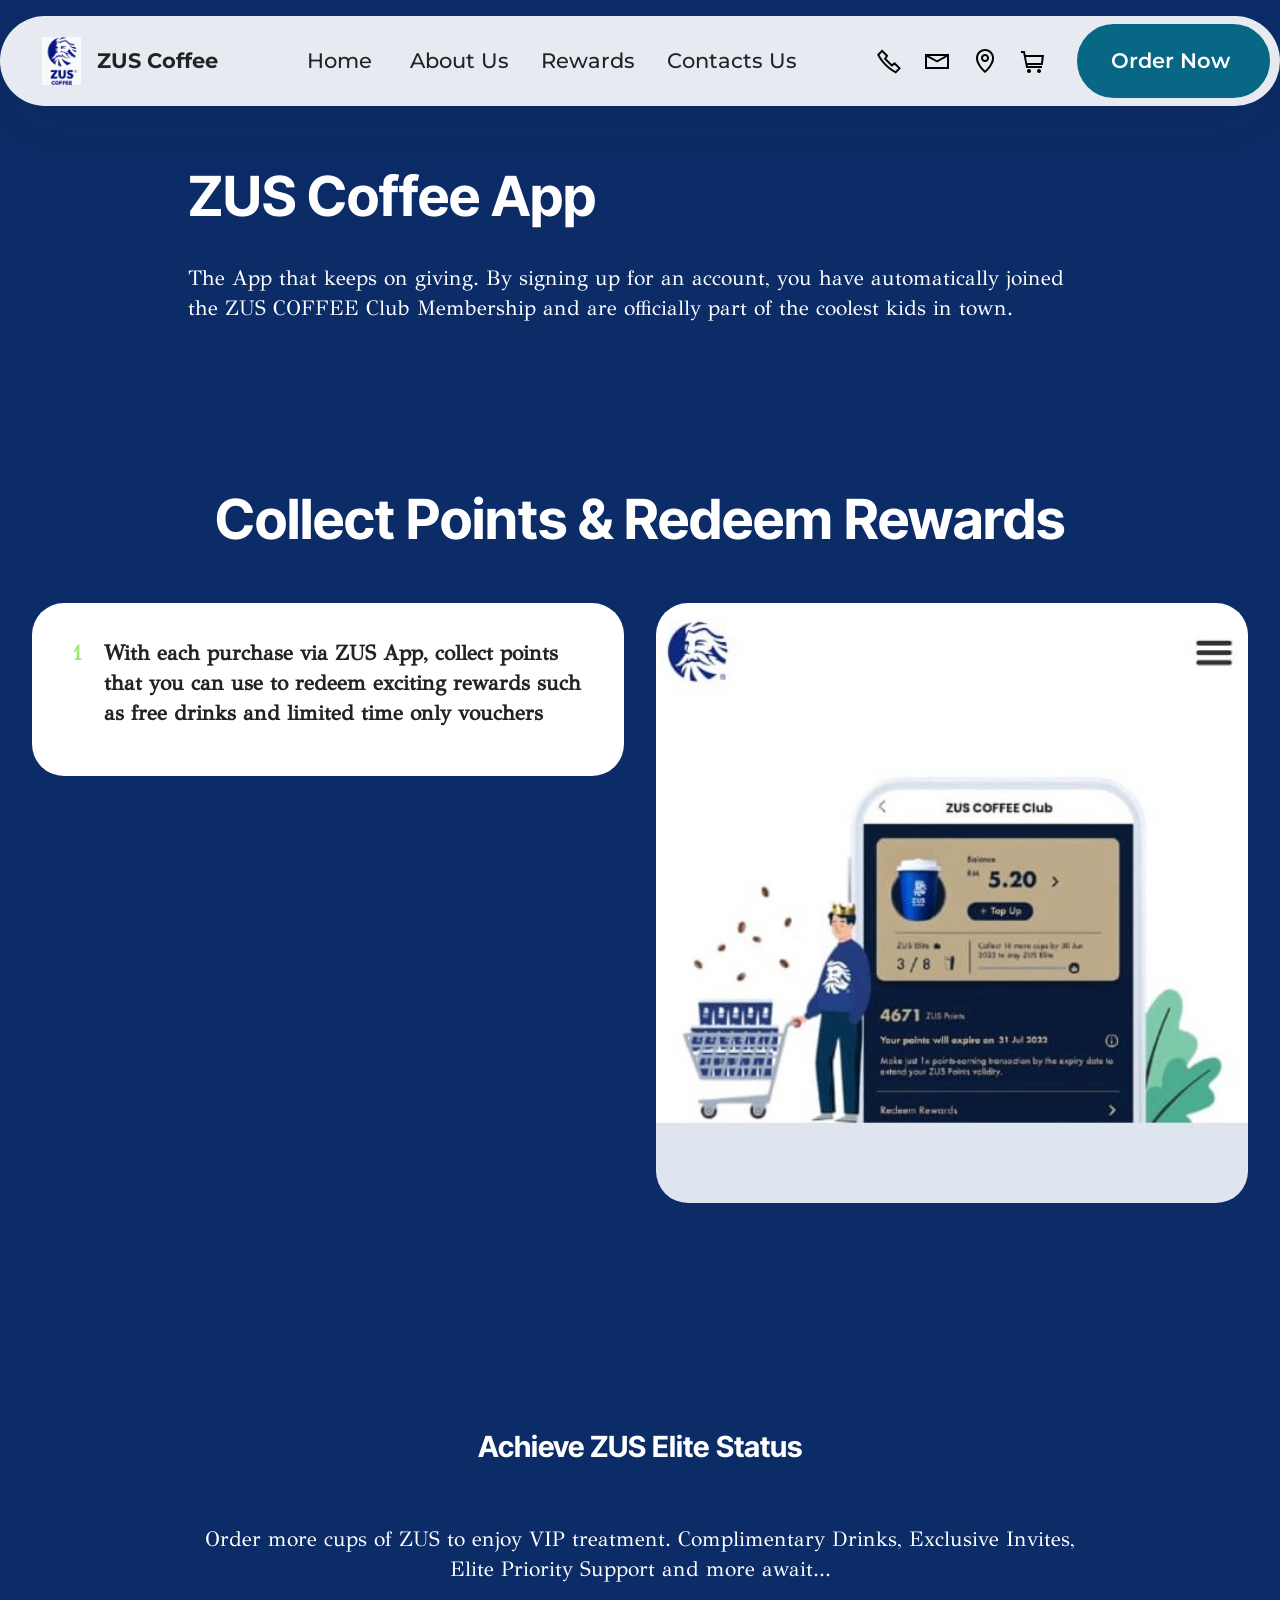
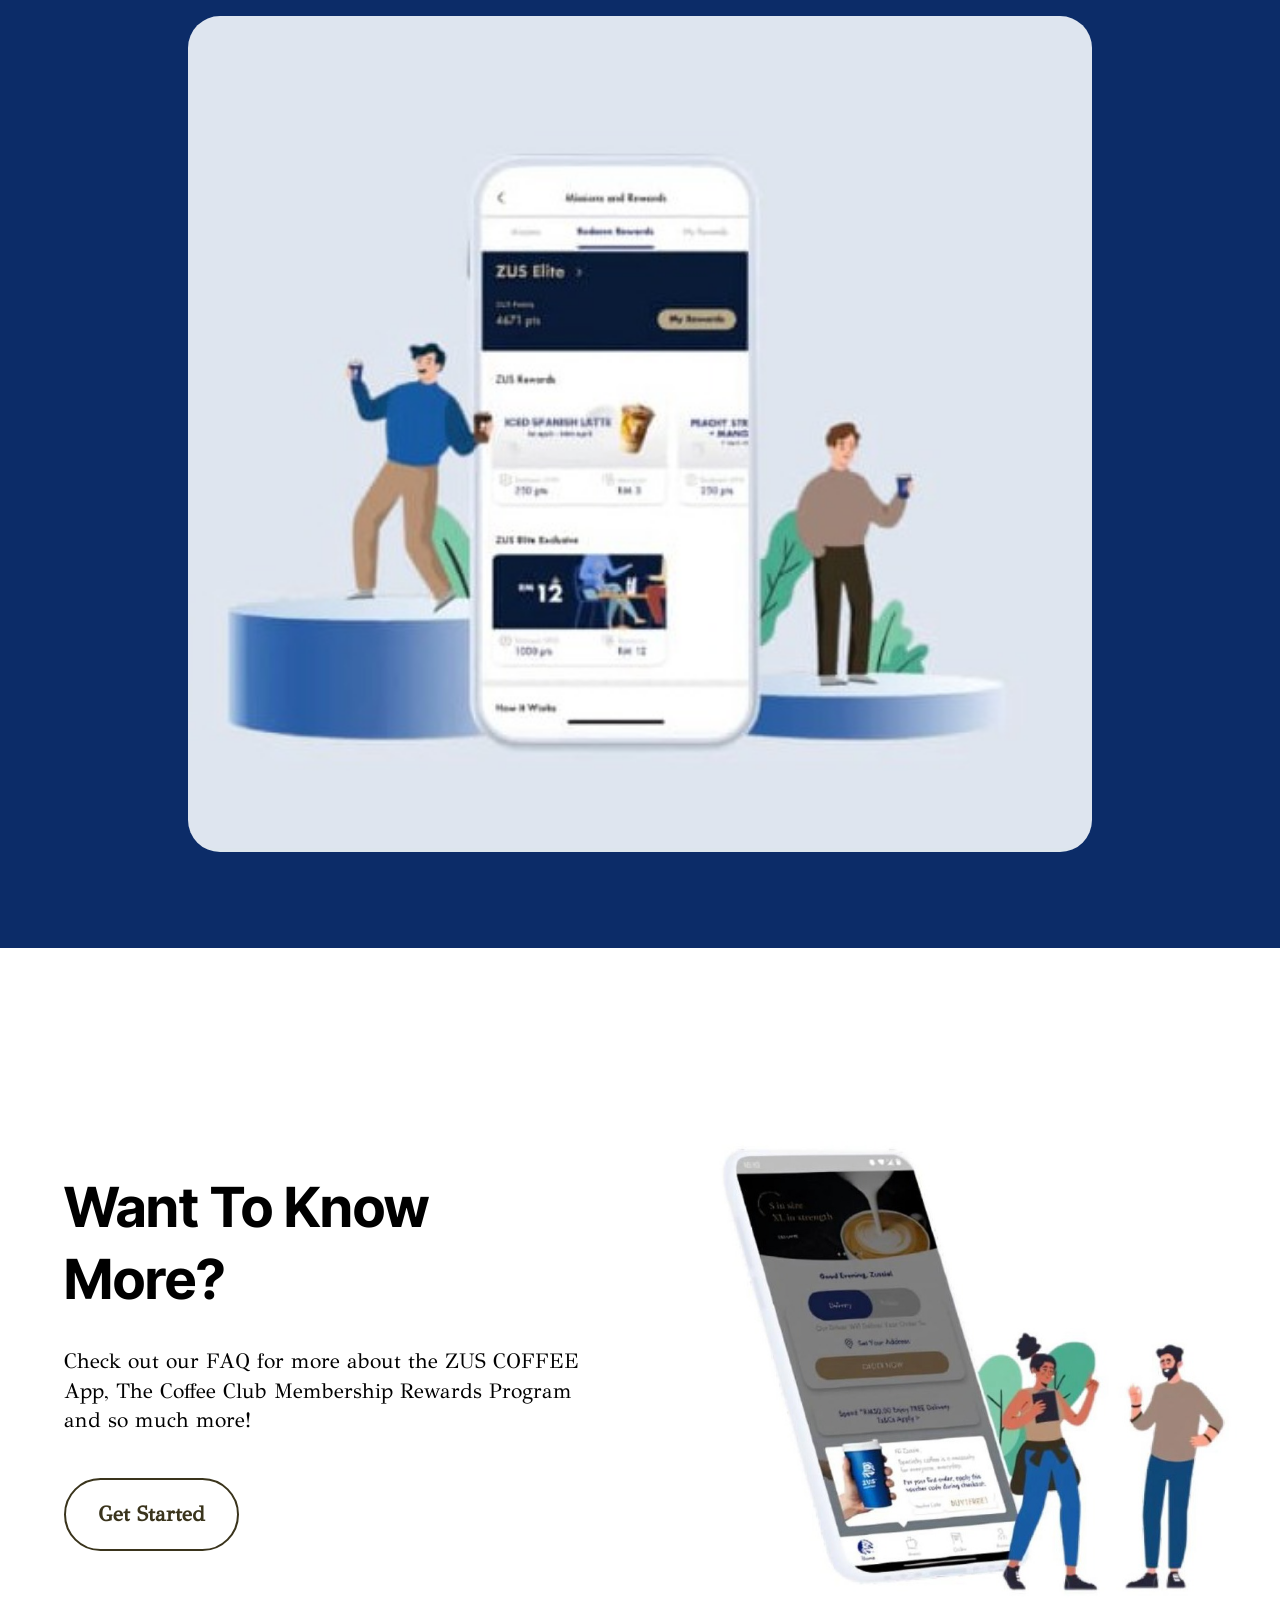
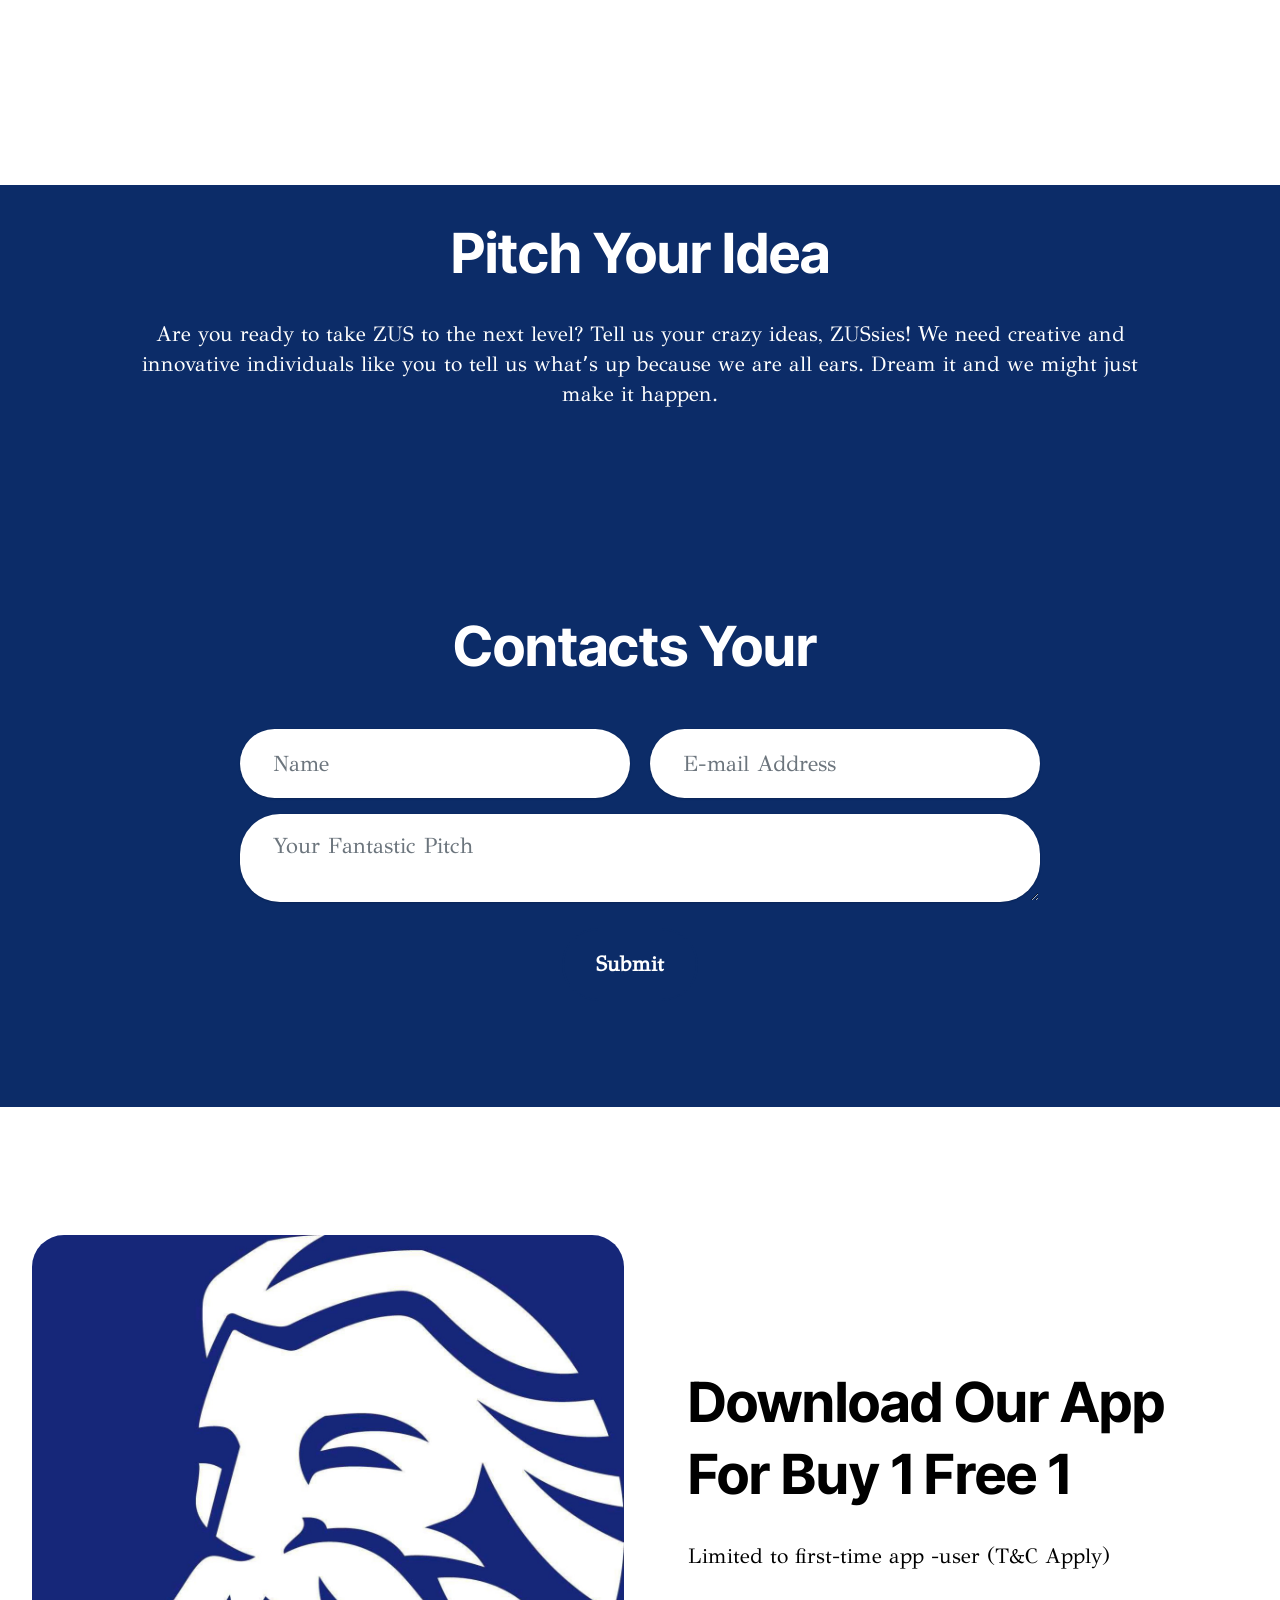
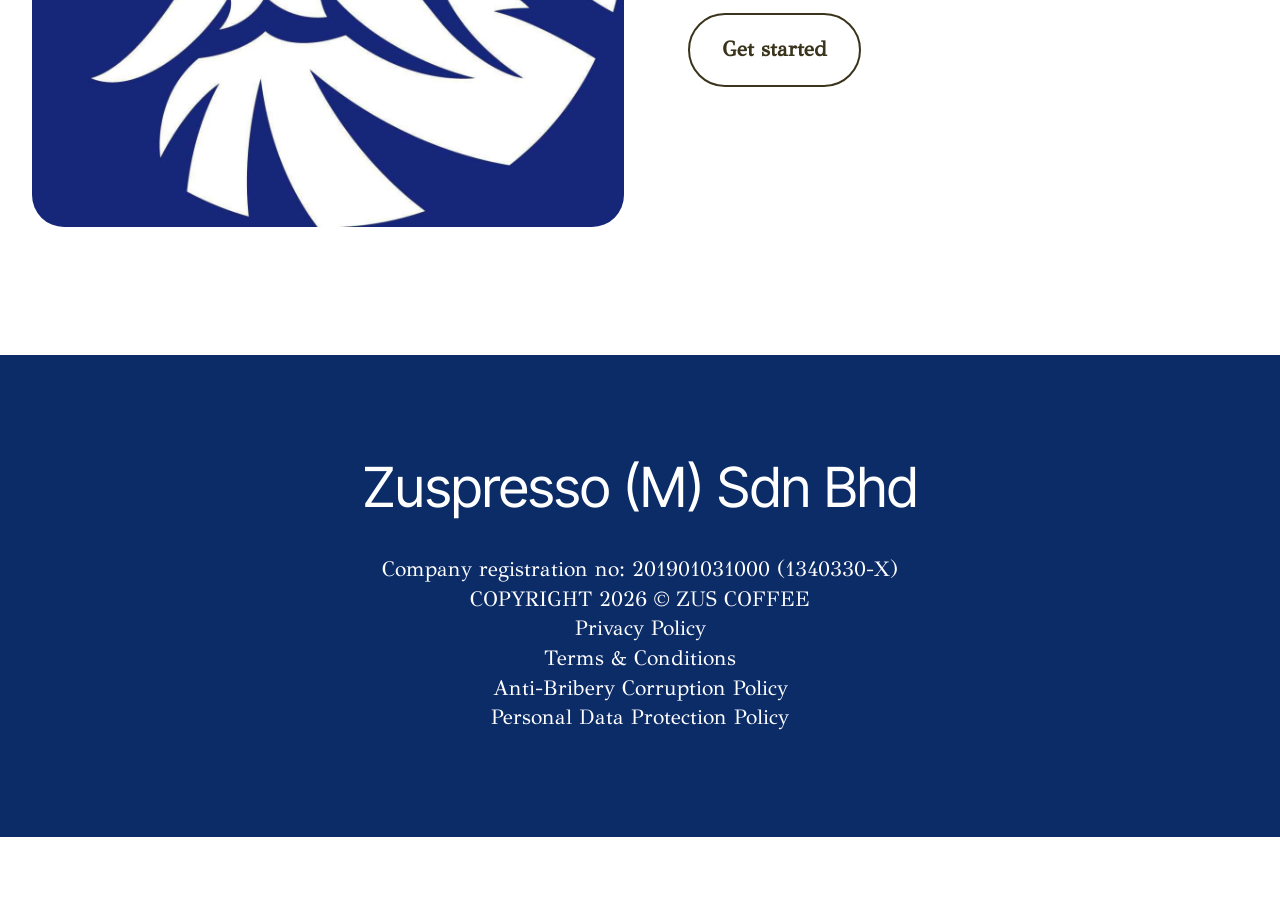
==== html.html @ 79c9e57c "create github pages" ====
<!DOCTYPE html>
<html  >
<head>
  <!-- Site made with Mobirise Website Builder v6.1.12, https://mobirise.com -->
  <meta charset="UTF-8">
  <meta http-equiv="X-UA-Compatible" content="IE=edge">
  <meta name="generator" content="Mobirise v6.1.12, mobirise.com">
  <meta name="twitter:card" content="summary_large_image"/>
  <meta name="twitter:image:src" content="assets/images/html-meta.png">
  <meta property="og:image" content="assets/images/html-meta.png">
  <meta name="twitter:title" content="ZUS Coffee | Rewards">
  <meta name="viewport" content="width=device-width, initial-scale=1, minimum-scale=1">
  <link rel="shortcut icon" href="assets/images/e688aae5b18f2026-04-0620e4b88ae58d8811.53.39-213x210.png" type="image/x-icon">
  <meta name="description" content="">
  
  
  <title>ZUS Coffee | Rewards</title>
  <link rel="stylesheet" href="assets/web/assets/mobirise-icons2/mobirise2.css">
  <link rel="stylesheet" href="assets/bootstrap/css/bootstrap.min.css">
  <link rel="stylesheet" href="assets/animatecss/animate.css">
  <link rel="stylesheet" href="assets/dropdown/css/style.css">
  <link rel="stylesheet" href="assets/theme/css/style.css">
  <link rel="preload" href="https://fonts.googleapis.com/css?family=Inter+Tight:100,200,300,400,500,600,700,800,900,100i,200i,300i,400i,500i,600i,700i,800i,900i&display=swap" as="style" onload="this.onload=null;this.rel='stylesheet'">
  <noscript><link rel="stylesheet" href="https://fonts.googleapis.com/css?family=Inter+Tight:100,200,300,400,500,600,700,800,900,100i,200i,300i,400i,500i,600i,700i,800i,900i&display=swap"></noscript>
  <link rel="preload" href="https://fonts.googleapis.com/css?family=GFS+Didot:400&display=swap" as="style" onload="this.onload=null;this.rel='stylesheet'">
  <noscript><link rel="stylesheet" href="https://fonts.googleapis.com/css?family=GFS+Didot:400&display=swap"></noscript>
  <link rel="preload" href="https://fonts.googleapis.com/css?family=Montserrat:100,200,300,400,500,600,700,800,900,100i,200i,300i,400i,500i,600i,700i,800i,900i&display=swap" as="style" onload="this.onload=null;this.rel='stylesheet'">
  <noscript><link rel="stylesheet" href="https://fonts.googleapis.com/css?family=Montserrat:100,200,300,400,500,600,700,800,900,100i,200i,300i,400i,500i,600i,700i,800i,900i&display=swap"></noscript>
  <link rel="preload" as="style" href="assets/mobirise/css/mbr-additional.css?v=yYxNJw"><link rel="stylesheet" href="assets/mobirise/css/mbr-additional.css?v=yYxNJw" type="text/css">

  
  
  
</head>
<body>
  
  <section data-bs-version="5.1" class="menu menu2 cid-vfYKE1nDNU" once="menu" id="menu02-1u">
	

	<nav class="navbar navbar-dropdown navbar-fixed-top navbar-expand-lg">
		<div class="container">
			<div class="navbar-brand">
				<span class="navbar-logo">
					<a href="https://mobirise.com">
						<img src="assets/images/e688aae5b18f2026-04-0620e4b88ae58d8811.53.39-213x210.png" alt="Mobirise Website Builder" style="height: 3rem;">
					</a>
				</span>
				<span class="navbar-caption-wrap"><a class="navbar-caption text-black text-primary display-4" href="index.html">ZUS Coffee</a></span>
			</div>
			<button class="navbar-toggler" type="button" data-toggle="collapse" data-bs-toggle="collapse" data-target="#navbarSupportedContent" data-bs-target="#navbarSupportedContent" aria-controls="navbarNavAltMarkup" aria-expanded="false" aria-label="Toggle navigation">
				<div class="hamburger">
					<span></span>
					<span></span>
					<span></span>
					<span></span>
				</div>
			</button>
			<div class="collapse navbar-collapse" id="navbarSupportedContent">
				<ul class="navbar-nav nav-dropdown" data-app-modern-menu="true"><li class="nav-item">
						<a class="nav-link link text-black text-primary display-4" href="index.html">Home&nbsp;</a>
					</li><li class="nav-item"><a class="nav-link link text-black text-primary display-4" href="page3.html">About Us</a></li>
					<li class="nav-item">
						<a class="nav-link link text-black text-primary display-4" href="html.html" aria-expanded="false">Rewards</a>
					</li>
					<li class="nav-item">
						<a class="nav-link link text-black text-primary display-4" href="ZUSCOFFEE Contact us.html">Contacts Us</a>
					</li></ul>
				<div class="icons-menu">
					<a class="iconfont-wrapper" href="https://mobiri.se">
						<span class="p-2 mbr-iconfont mobi-mbri-phone mobi-mbri"></span>
					</a>
					<a class="iconfont-wrapper" href="https://mobiri.se">
						<span class="p-2 mbr-iconfont mobi-mbri-letter mobi-mbri"></span>
					</a>
					<a class="iconfont-wrapper" href="https://mobiri.se">
						<span class="p-2 mbr-iconfont mobi-mbri-map-pin mobi-mbri"></span>
					</a>
					<a class="iconfont-wrapper" href="https://mobiri.se">
						<span class="p-2 mbr-iconfont mobi-mbri-shopping-cart mobi-mbri"></span>
					</a>
				</div>
				<div class="navbar-buttons mbr-section-btn"><a class="btn btn-warning display-4" href="index.html#form02-6">Order Now&nbsp;</a></div>
			</div>
		</div>
	</nav>
</section>

<section data-bs-version="5.1" class="article12 cid-vfZuPvaWC9" id="article12-2f">    
    
    <div class="container-fluid">
        <div class="row justify-content-center">
            <div class="col-md-12 col-lg-9">
                <h3 class="mbr-section-title mbr-fonts-style mb-4 mt-0 display-2"><strong>ZUS Coffee App</strong></h3>
                
                <p class="mbr-text mbr-fonts-style display-7">The App that keeps on giving. By signing up for an account, you have automatically joined the ZUS COFFEE Club Membership and are officially part of the coolest kids in town.</p>
            </div>
        </div>
    </div>
</section>

<section data-bs-version="5.1" class="features030 cid-vfZvuxN3ZI" id="features030-2h">
    
    
    
    <div class="container">
        <div class="row justify-content-center">
            <div class="col-md-12 content-head mb-5">
                <h1 class="mbr-section-title mbr-fonts-style mb-0 display-2"><strong>Collect Points &amp; Redeem Rewards</strong></h1>
                
            </div>
        </div>
        <div class="row justify-content-center  blockContent">
            <div class="col-12 col-lg">
                <div class="item-wrapper align-left">
                    <div class="mbr-text counter-container mbr-fonts-style display-7">
                        <ol>
                            <li><strong>With each purchase via ZUS App, collect points that you can use to redeem exciting rewards such as free drinks and limited time only vouchers</strong></li>
                        </ol>
                    </div>
                </div>
            </div>
            <div class="col-12 col-lg-6">
                <div class="image-wrapper mb-4">
                    <img class="w-100" src="assets/images/whatsapp20image202026-04-0620at2014.50.52-540x1206.jpeg" alt="Mobirise Website Builder">
                </div>
            </div>

        </div>
    </div>
</section>

<section data-bs-version="5.1" class="image3 cid-vfZy6ro4Wt" id="image03-2j">
  

  
  

  <div class="container">
    <div class="row justify-content-center">
      <div class="col-12 col-lg-9">
        <h4 class="mbr-description mbr-fonts-style mb-3 align-center display-5"><strong>Achieve ZUS Elite</strong> <strong>Status</strong><div><br></div></h4>
        <p class="mbr-description mbr-fonts-style mb-4 align-center display-7">Order more cups of ZUS to enjoy VIP treatment. Complimentary Drinks, Exclusive Invites, Elite Priority Support and more await...</p>
        <div class="image-wrapper">
          <img class="w-100" src="assets/images/whatsapp20image202026-04-0620at2015.00.08-540x1206.jpeg" alt="Mobirise Website Builder">
        </div>
      </div>
    </div>
  </div>
</section>

<section data-bs-version="5.1" class="start article4 cid-vfZz3bf4iU" id="article04-2l">
	

	
	

	<div class="container">
		<div class="row justify-content-center">
			<div class="col-12 col-md-12 col-lg-6 image-wrapper">
				<img class="w-100" src="assets/images/whatsapp20image202026-04-0620at2015.02.09-1080x1060.jpeg" alt="Mobirise Website Builder">
			</div>
			<div class="col-12 col-md-12 col-lg">
				<div class="text-wrapper align-left">
					<h1 class="mbr-section-title mbr-fonts-style mb-4 display-2"><strong>Want To Know More?</strong></h1>
					<p class="mbr-text mbr-fonts-style mb-4 display-7">Check out our FAQ for more about the ZUS COFFEE App, The Coffee Club Membership Rewards Program and so much more!</p>
					<div class="mbr-section-btn mt-3"><a class="btn btn-lg btn-success-outline display-7" href="https://mobiri.se">Get Started</a></div>
				</div>
			</div>
		</div>
	</div>
</section>

<section data-bs-version="5.1" class="article11 cid-vg486S67rk" id="article11-2n">
    

    
    
    <div class="container">
        <div class="row justify-content-center">
            <div class="title col-md-12 col-lg-10">
                <h3 class="mbr-section-title mbr-fonts-style align-center mt-0 mb-0 display-2"><strong>Pitch Your Idea</strong></h3>
                <h4 class="mbr-section-subtitle align-center mbr-fonts-style mt-4 display-7">Are you ready to take ZUS to the next level? Tell us your crazy ideas, ZUSsies! We need creative and innovative individuals like you to tell us whatʼs up because we are all ears. Dream it and we might just make it happen.</h4>
                
            </div>
        </div>
    </div>
</section>

<section data-bs-version="5.1" class="form5 cid-vg49SQzVA9" id="form02-2o">
    
    
    <div class="container">
        <div class="row justify-content-center">
            <div class="col-12 content-head">
                <div class="mbr-section-head mb-5">
                    <h3 class="mbr-section-title mbr-fonts-style align-center mb-0 display-2">
                        <strong>Contacts Your&nbsp;</strong></h3>
                    
                </div>
            </div>
        </div>
        <div class="row justify-content-center">
            <div class="col-lg-8 mx-auto mbr-form" data-form-type="formoid">
                <form action="https://mobirise.eu/" method="POST" class="mbr-form form-with-styler" data-form-title="Form Name"><input type="hidden" name="email" data-form-email="true" value="rYqQNUazbFPzs1XgnPZScTeBtaXNLLzGwmuMyWOOEo74ntevJZTbR1QmBdw6n1TUqBlR4i5ddQfjBynAnM/MSjNsCOdoOk3VdiNjkUS+epZojSFg4y1z8sQapUYXtDC7">
                    <div class="row">
                        <div hidden="hidden" data-form-alert="" class="alert alert-success col-12">Thanks for filling out the form!</div>
                        <div hidden="hidden" data-form-alert-danger="" class="alert alert-danger col-12">
                            Oops...! some problem!
                        </div>
                    </div>
                    <div class="dragArea row">
                        <div class="col-md col-sm-12 form-group mb-3" data-for="name">
                            <input type="text" name="name" placeholder="Name" data-form-field="name" class="form-control" value="" id="name-form02-2o">
                        </div>
                        <div class="col-md col-sm-12 form-group mb-3" data-for="email">
                            <input type="email" name="email" placeholder="E-mail Address" data-form-field="email" class="form-control" value="" id="email-form02-2o">
                        </div>
                        
                        <div class="col-12 form-group mb-3" data-for="textarea">
                            <textarea name="textarea" placeholder="Your Fantastic Pitch" data-form-field="textarea" class="form-control" id="textarea-form02-2o"></textarea>
                        </div>
                        <div class="col-lg-12 col-md-12 col-sm-12 align-center mbr-section-btn"><button type="submit" class="btn btn-primary display-7">Submit</button></div>
                    </div>
                </form>
            </div>
        </div>
    </div>
</section>

<section data-bs-version="5.1" class="start article2 cid-vg4IRiDDgn" id="article02-31">
	

	
	

	<div class="container">
		<div class="row justify-content-center">
			<div class="col-12 col-md-12 col-lg-6 image-wrapper">
				<img class="w-100" src="assets/images/657597176-1262745966005105-7174771641250767038-n-1256x1256.jpg" alt="Mobirise Website Builder">
			</div>
			<div class="col-12 col-md-12 col-lg">
				<div class="text-wrapper align-left">
					<h1 class="mbr-section-title mbr-fonts-style mb-4 display-2"><strong>Download Our App For Buy 1 Free 1&nbsp;</strong></h1>
					<p class="mbr-text align-left mbr-fonts-style mb-4 display-7">Limited to first-time app -user (T&amp;C Apply)</p>
					<div class="mbr-section-btn align-left mt-3"><a class="btn btn-success-outline display-7" href="https://mobiri.se">Get started</a></div>
				</div>
			</div>
		</div>
	</div>
</section>

<section data-bs-version="5.1" class="article11 cid-vg4WiBDw35" id="article11-32">
    

    
    
    <div class="container">
        <div class="row justify-content-center">
            <div class="title col-md-12 col-lg-10">
                <h3 class="mbr-section-title mbr-fonts-style align-center mt-0 mb-0 display-2">Zuspresso (M) Sdn Bhd</h3>
                <h4 class="mbr-section-subtitle align-center mbr-fonts-style mt-4 display-7"><div><span style="font-size: calc(1.14rem + 0.26 * ((100vw - 62rem) / 25));">Company registration no: 201901031000 (1340330-X)</span><br></div><div><span style="font-size: calc(1.14rem + 0.26 * ((100vw - 62rem) / 25));">COPYRIGHT 2026 © ZUS COFFEE</span><br></div><div><span style="font-size: calc(1.14rem + 0.26 * ((100vw - 62rem) / 25));">Privacy Policy</span><br></div><div><span style="font-size: calc(1.14rem + 0.26 * ((100vw - 62rem) / 25));">Terms &amp; Conditions</span><br></div><div><span style="font-size: calc(1.14rem + 0.26 * ((100vw - 62rem) / 25));">Anti-Bribery Corruption Policy</span><br></div><div><span style="font-size: calc(1.14rem + 0.26 * ((100vw - 62rem) / 25));">Personal Data Protection Policy</span><br></div></h4>
                
            </div>
        </div>
    </div>
</section><section class="display-7" style="padding: 0;align-items: center;justify-content: center;flex-wrap: wrap;    align-content: center;display: flex;position: relative;height: 4rem;"><a href="https://mobiri.se/4654936" style="flex: 1 1;height: 4rem;position: absolute;width: 100%;z-index: 1;"><img alt="" style="height: 4rem;" src="[data-uri]"></a><p style="margin: 0;text-align: center;" class="display-7">&#8204;</p><a style="z-index:1" href="https://mobirise.com/builder/no-code-website-builder.html">No Code Website Builder</a></section><script src="assets/bootstrap/js/bootstrap.bundle.min.js"></script>  <script src="assets/smoothscroll/smooth-scroll.js"></script>  <script src="assets/ytplayer/index.js"></script>  <script src="assets/dropdown/js/navbar-dropdown.js"></script>  <script src="assets/theme/js/script.js"></script>  <script src="assets/formoid/formoid.min.js"></script>  
  
  
  <input name="animation" type="hidden">
  </body>
</html>
---- assets/web/assets/mobirise-icons2/mobirise2.css ----
@font-face {
  font-family: 'Moririse2';
  font-display: swap;
  src:  url('mobirise2.eot?f2bix4');
  src:  url('mobirise2.eot?f2bix4#iefix') format('embedded-opentype'),
    url('mobirise2.woff2?f2bix4') format('woff2'),
    url('mobirise2.woff?f2bix4') format('woff'),
    url('mobirise2.ttf?f2bix4') format('truetype'),
    url('mobirise2.svg?f2bix4#mobirise2') format('svg');
  font-weight: normal;
  font-style: normal;
}

[class^="mobi-"], [class*=" mobi-"] {
  /* use !important to prevent issues with browser extensions that change fonts */
  font-family: 'Moririse2' !important;
  speak: none;
  font-style: normal;
  font-weight: normal;
  font-variant: normal;
  text-transform: none;
  line-height: 1;

  /* Better Font Rendering =========== */
  -webkit-font-smoothing: antialiased;
  -moz-osx-font-smoothing: grayscale;
}

.mobi-mbri-add-submenu:before {
  content: "\e900";
}
.mobi-mbri-alert:before {
  content: "\e901";
}
.mobi-mbri-align-center:before {
  content: "\e902";
}
.mobi-mbri-align-justify:before {
  content: "\e903";
}
.mobi-mbri-align-left:before {
  content: "\e904";
}
.mobi-mbri-align-right:before {
  content: "\e905";
}
.mobi-mbri-android:before {
  content: "\e906";
}
.mobi-mbri-apple:before {
  content: "\e907";
}
.mobi-mbri-arrow-down:before {
  content: "\e908";
}
.mobi-mbri-arrow-next:before {
  content: "\e909";
}
.mobi-mbri-arrow-prev:before {
  content: "\e90a";
}
.mobi-mbri-arrow-up:before {
  content: "\e90b";
}
.mobi-mbri-bold:before {
  content: "\e90c";
}
.mobi-mbri-bookmark:before {
  content: "\e90d";
}
.mobi-mbri-bootstrap:before {
  content: "\e90e";
}
.mobi-mbri-briefcase:before {
  content: "\e90f";
}
.mobi-mbri-browse:before {
  content: "\e910";
}
.mobi-mbri-bulleted-list:before {
  content: "\e911";
}
.mobi-mbri-calendar:before {
  content: "\e912";
}
.mobi-mbri-camera:before {
  content: "\e913";
}
.mobi-mbri-cart-add:before {
  content: "\e914";
}
.mobi-mbri-cart-full:before {
  content: "\e915";
}
.mobi-mbri-cash:before {
  content: "\e916";
}
.mobi-mbri-change-style:before {
  content: "\e917";
}
.mobi-mbri-chat:before {
  content: "\e918";
}
.mobi-mbri-clock:before {
  content: "\e919";
}
.mobi-mbri-close:before {
  content: "\e91a";
}
.mobi-mbri-cloud:before {
  content: "\e91b";
}
.mobi-mbri-code:before {
  content: "\e91c";
}
.mobi-mbri-contact-form:before {
  content: "\e91d";
}
.mobi-mbri-credit-card:before {
  content: "\e91e";
}
.mobi-mbri-cursor-click:before {
  content: "\e91f";
}
.mobi-mbri-cust-feedback:before {
  content: "\e920";
}
.mobi-mbri-database:before {
  content: "\e921";
}
.mobi-mbri-delivery:before {
  content: "\e922";
}
.mobi-mbri-desktop:before {
  content: "\e923";
}
.mobi-mbri-devices:before {
  content: "\e924";
}
.mobi-mbri-down:before {
  content: "\e925";
}
.mobi-mbri-download-2:before {
  content: "\e926";
}
.mobi-mbri-download:before {
  content: "\e927";
}
.mobi-mbri-drag-n-drop-2:before {
  content: "\e928";
}
.mobi-mbri-drag-n-drop:before {
  content: "\e929";
}
.mobi-mbri-edit-2:before {
  content: "\e92a";
}
.mobi-mbri-edit:before {
  content: "\e92b";
}
.mobi-mbri-error:before {
  content: "\e92c";
}
.mobi-mbri-extension:before {
  content: "\e92d";
}
.mobi-mbri-features:before {
  content: "\e92e";
}
.mobi-mbri-file:before {
  content: "\e92f";
}
.mobi-mbri-flag:before {
  content: "\e930";
}
.mobi-mbri-folder:before {
  content: "\e931";
}
.mobi-mbri-gift:before {
  content: "\e932";
}
.mobi-mbri-github:before {
  content: "\e933";
}
.mobi-mbri-globe-2:before {
  content: "\e934";
}
.mobi-mbri-globe:before {
  content: "\e935";
}
.mobi-mbri-growing-chart:before {
  content: "\e936";
}
.mobi-mbri-hearth:before {
  content: "\e937";
}
.mobi-mbri-help:before {
  content: "\e938";
}
.mobi-mbri-home:before {
  content: "\e939";
}
.mobi-mbri-hot-cup:before {
  content: "\e93a";
}
.mobi-mbri-idea:before {
  content: "\e93b";
}
.mobi-mbri-image-gallery:before {
  content: "\e93c";
}
.mobi-mbri-image-slider:before {
  content: "\e93d";
}
.mobi-mbri-info:before {
  content: "\e93e";
}
.mobi-mbri-italic:before {
  content: "\e93f";
}
.mobi-mbri-key:before {
  content: "\e940";
}
.mobi-mbri-laptop:before {
  content: "\e941";
}
.mobi-mbri-layers:before {
  content: "\e942";
}
.mobi-mbri-left-right:before {
  content: "\e943";
}
.mobi-mbri-left:before {
  content: "\e944";
}
.mobi-mbri-letter:before {
  content: "\e945";
}
.mobi-mbri-like:before {
  content: "\e946";
}
.mobi-mbri-link:before {
  content: "\e947";
}
.mobi-mbri-lock:before {
  content: "\e948";
}
.mobi-mbri-login:before {
  content: "\e949";
}
.mobi-mbri-logout:before {
  content: "\e94a";
}
.mobi-mbri-magic-stick:before {
  content: "\e94b";
}
.mobi-mbri-map-pin:before {
  content: "\e94c";
}
.mobi-mbri-menu:before {
  content: "\e94d";
}
.mobi-mbri-mobile-2:before {
  content: "\e94e";
}
.mobi-mbri-mobile-horizontal:before {
  content: "\e94f";
}
.mobi-mbri-mobile:before {
  content: "\e950";
}
.mobi-mbri-mobirise:before {
  content: "\e951";
}
.mobi-mbri-more-horizontal:before {
  content: "\e952";
}
.mobi-mbri-more-vertical:before {
  content: "\e953";
}
.mobi-mbri-music:before {
  content: "\e954";
}
.mobi-mbri-new-file:before {
  content: "\e955";
}
.mobi-mbri-numbered-list:before {
  content: "\e956";
}
.mobi-mbri-opened-folder:before {
  content: "\e957";
}
.mobi-mbri-pages:before {
  content: "\e958";
}
.mobi-mbri-paper-plane:before {
  content: "\e959";
}
.mobi-mbri-paperclip:before {
  content: "\e95a";
}
.mobi-mbri-phone:before {
  content: "\e95b";
}
.mobi-mbri-photo:before {
  content: "\e95c";
}
.mobi-mbri-photos:before {
  content: "\e95d";
}
.mobi-mbri-pin:before {
  content: "\e95e";
}
.mobi-mbri-play:before {
  content: "\e95f";
}
.mobi-mbri-plus:before {
  content: "\e960";
}
.mobi-mbri-preview:before {
  content: "\e961";
}
.mobi-mbri-print:before {
  content: "\e962";
}
.mobi-mbri-protect:before {
  content: "\e963";
}
.mobi-mbri-question:before {
  content: "\e964";
}
.mobi-mbri-quote-left:before {
  content: "\e965";
}
.mobi-mbri-quote-right:before {
  content: "\e966";
}
.mobi-mbri-redo:before {
  content: "\e967";
}
.mobi-mbri-refresh:before {
  content: "\e968";
}
.mobi-mbri-responsive-2:before {
  content: "\e969";
}
.mobi-mbri-responsive:before {
  content: "\e96a";
}
.mobi-mbri-right:before {
  content: "\e96b";
}
.mobi-mbri-rocket:before {
  content: "\e96c";
}
.mobi-mbri-sad-face:before {
  content: "\e96d";
}
.mobi-mbri-sale:before {
  content: "\e96e";
}
.mobi-mbri-save:before {
  content: "\e96f";
}
.mobi-mbri-search:before {
  content: "\e970";
}
.mobi-mbri-setting-2:before {
  content: "\e971";
}
.mobi-mbri-setting-3:before {
  content: "\e972";
}
.mobi-mbri-setting:before {
  content: "\e973";
}
.mobi-mbri-share:before {
  content: "\e974";
}
.mobi-mbri-shopping-bag:before {
  content: "\e975";
}
.mobi-mbri-shopping-basket:before {
  content: "\e976";
}
.mobi-mbri-shopping-cart:before {
  content: "\e977";
}
.mobi-mbri-sites:before {
  content: "\e978";
}
.mobi-mbri-smile-face:before {
  content: "\e979";
}
.mobi-mbri-speed:before {
  content: "\e97a";
}
.mobi-mbri-star:before {
  content: "\e97b";
}
.mobi-mbri-success:before {
  content: "\e97c";
}
.mobi-mbri-sun:before {
  content: "\e97d";
}
.mobi-mbri-sun2:before {
  content: "\e97e";
}
.mobi-mbri-tablet-vertical:before {
  content: "\e97f";
}
.mobi-mbri-tablet:before {
  content: "\e980";
}
.mobi-mbri-target:before {
  content: "\e981";
}
.mobi-mbri-timer:before {
  content: "\e982";
}
.mobi-mbri-to-ftp:before {
  content: "\e983";
}
.mobi-mbri-to-local-drive:before {
  content: "\e984";
}
.mobi-mbri-touch-swipe:before {
  content: "\e985";
}
.mobi-mbri-touch:before {
  content: "\e986";
}
.mobi-mbri-trash:before {
  content: "\e987";
}
.mobi-mbri-underline:before {
  content: "\e988";
}
.mobi-mbri-undo:before {
  content: "\e989";
}
.mobi-mbri-unlink:before {
  content: "\e98a";
}
.mobi-mbri-unlock:before {
  content: "\e98b";
}
.mobi-mbri-up-down:before {
  content: "\e98c";
}
.mobi-mbri-up:before {
  content: "\e98d";
}
.mobi-mbri-update:before {
  content: "\e98e";
}
.mobi-mbri-upload-2:before {
  content: "\e98f";
}
.mobi-mbri-upload:before {
  content: "\e990";
}
.mobi-mbri-user-2:before {
  content: "\e991";
}
.mobi-mbri-user:before {
  content: "\e992";
}
.mobi-mbri-users:before {
  content: "\e993";
}
.mobi-mbri-video-play:before {
  content: "\e994";
}
.mobi-mbri-video:before {
  content: "\e995";
}
.mobi-mbri-watch:before {
  content: "\e996";
}
.mobi-mbri-website-theme-2:before {
  content: "\e997";
}
.mobi-mbri-website-theme:before {
  content: "\e998";
}
.mobi-mbri-wifi:before {
  content: "\e999";
}
.mobi-mbri-windows:before {
  content: "\e99a";
}
.mobi-mbri-zoom-in:before {
  content: "\e99b";
}
.mobi-mbri-zoom-out:before {
  content: "\e99c";
}
---- assets/dropdown/css/style.css ----
.navbar-dropdown {
  left: 0;
  padding: 0;
  position: absolute;
  right: 0;
  top: 0;
  transition: all 0.45s ease;
  z-index: 1030;
  background: #282828; }
  .navbar-dropdown .navbar-logo {
    margin-right: 0.8rem;
    transition: margin 0.3s ease-in-out;
    vertical-align: middle; }
    .navbar-dropdown .navbar-logo img {
      height: 3.125rem;
      transition: all 0.3s ease-in-out; }
    .navbar-dropdown .navbar-logo.mbr-iconfont {
      font-size: 3.125rem;
      line-height: 3.125rem; }
  .navbar-dropdown .navbar-caption {
    font-weight: 700;
    white-space: normal;
    vertical-align: -4px;
    line-height: 3.125rem !important; }
    .navbar-dropdown .navbar-caption, .navbar-dropdown .navbar-caption:hover {
      color: inherit;
      text-decoration: none; }
  .navbar-dropdown .mbr-iconfont + .navbar-caption {
    vertical-align: -1px; }
  .navbar-dropdown.navbar-fixed-top {
    position: fixed; }
  .navbar-dropdown .navbar-brand span {
    vertical-align: -4px; }
  .navbar-dropdown.bg-color.transparent {
    background: none; }
  .navbar-dropdown.navbar-short .navbar-brand {
    padding: 0.625rem 0; }
    .navbar-dropdown.navbar-short .navbar-brand span {
      vertical-align: -1px; }
  .navbar-dropdown.navbar-short .navbar-caption {
    line-height: 2.375rem !important;
    vertical-align: -2px; }
  .navbar-dropdown.navbar-short .navbar-logo {
    margin-right: 0.5rem; }
    .navbar-dropdown.navbar-short .navbar-logo img {
      height: 2.375rem; }
    .navbar-dropdown.navbar-short .navbar-logo.mbr-iconfont {
      font-size: 2.375rem;
      line-height: 2.375rem; }
  .navbar-dropdown.navbar-short .mbr-table-cell {
    height: 3.625rem; }
  .navbar-dropdown .navbar-close {
    left: 0.6875rem;
    position: fixed;
    top: 0.75rem;
    z-index: 1000; }
  .navbar-dropdown .hamburger-icon {
    content: "";
    display: inline-block;
    vertical-align: middle;
    width: 16px;
    -webkit-box-shadow: 0 -6px 0 1px #282828,0 0 0 1px #282828,0 6px 0 1px #282828;
    -moz-box-shadow: 0 -6px 0 1px #282828,0 0 0 1px #282828,0 6px 0 1px #282828;
    box-shadow: 0 -6px 0 1px #282828,0 0 0 1px #282828,0 6px 0 1px #282828; }

.dropdown-menu .dropdown-toggle[data-toggle="dropdown-submenu"]::after {
  border-bottom: 0.35em solid transparent;
  border-left: 0.35em solid;
  border-right: 0;
  border-top: 0.35em solid transparent;
  margin-left: 0.3rem; }

.dropdown-menu .dropdown-item:focus {
  outline: 0; }

.nav-dropdown {
  font-size: 0.75rem;
  font-weight: 500;
  height: auto !important; }
  .nav-dropdown .nav-btn {
    padding-left: 1rem; }
  .nav-dropdown .link {
    margin: .667em 1.667em;
    font-weight: 500;
    padding: 0;
    transition: color .2s ease-in-out; }
    .nav-dropdown .link.dropdown-toggle {
      margin-right: 2.583em; }
      .nav-dropdown .link.dropdown-toggle::after {
        margin-left: .25rem;
        border-top: 0.35em solid;
        border-right: 0.35em solid transparent;
        border-left: 0.35em solid transparent;
        border-bottom: 0; }
      .nav-dropdown .link.dropdown-toggle[aria-expanded="true"] {
        margin: 0;
        padding: 0.667em 3.263em  0.667em 1.667em; }
  .nav-dropdown .link::after,
  .nav-dropdown .dropdown-item::after {
    color: inherit; }
  .nav-dropdown .btn {
    font-size: 0.75rem;
    font-weight: 700;
    letter-spacing: 0;
    margin-bottom: 0;
    padding-left: 1.25rem;
    padding-right: 1.25rem; }
  .nav-dropdown .dropdown-menu {
    border-radius: 0;
    border: 0;
    left: 0;
    margin: 0;
    padding-bottom: 1.25rem;
    padding-top: 1.25rem;
    position: relative; }
  .nav-dropdown .dropdown-submenu {
    margin-left: 0.125rem;
    top: 0; }
  .nav-dropdown .dropdown-item {
    font-weight: 500;
    line-height: 2;
    padding: 0.3846em 4.615em 0.3846em 1.5385em;
    position: relative;
    transition: color .2s ease-in-out, background-color .2s ease-in-out; }
    .nav-dropdown .dropdown-item::after {
      margin-top: -0.3077em;
      position: absolute;
      right: 1.1538em;
      top: 50%; }
    .nav-dropdown .dropdown-item:focus, .nav-dropdown .dropdown-item:hover {
      background: none; }

@media (max-width: 767px) {
  .nav-dropdown.navbar-toggleable-sm {
    bottom: 0;
    display: none;
    left: 0;
    overflow-x: hidden;
    position: fixed;
    top: 0;
    transform: translateX(-100%);
    -ms-transform: translateX(-100%);
    -webkit-transform: translateX(-100%);
    width: 18.75rem;
    z-index: 999; } }
.nav-dropdown.navbar-toggleable-xl {
  bottom: 0;
  display: none;
  left: 0;
  overflow-x: hidden;
  position: fixed;
  top: 0;
  transform: translateX(-100%);
  -ms-transform: translateX(-100%);
  -webkit-transform: translateX(-100%);
  width: 18.75rem;
  z-index: 999; }

.nav-dropdown-sm {
  display: block !important;
  overflow-x: hidden;
  overflow: auto;
  padding-top: 3.875rem; }
  .nav-dropdown-sm::after {
    content: "";
    display: block;
    height: 3rem;
    width: 100%; }
  .nav-dropdown-sm.collapse.in ~ .navbar-close {
    display: block !important; }
  .nav-dropdown-sm.collapsing, .nav-dropdown-sm.collapse.in {
    transform: translateX(0);
    -ms-transform: translateX(0);
    -webkit-transform: translateX(0);
    transition: all 0.25s ease-out;
    -webkit-transition: all 0.25s ease-out;
    background: #282828; }
  .nav-dropdown-sm.collapsing[aria-expanded="false"] {
    transform: translateX(-100%);
    -ms-transform: translateX(-100%);
    -webkit-transform: translateX(-100%); }
  .nav-dropdown-sm .nav-item {
    display: block;
    margin-left: 0 !important;
    padding-left: 0; }
  .nav-dropdown-sm .link,
  .nav-dropdown-sm .dropdown-item {
    border-top: 1px dotted rgba(255, 255, 255, 0.1);
    font-size: 0.8125rem;
    line-height: 1.6;
    margin: 0 !important;
    padding: 0.875rem 2.4rem 0.875rem 1.5625rem !important;
    position: relative;
    white-space: normal; }
    .nav-dropdown-sm .link:focus, .nav-dropdown-sm .link:hover,
    .nav-dropdown-sm .dropdown-item:focus,
    .nav-dropdown-sm .dropdown-item:hover {
      background: rgba(0, 0, 0, 0.2) !important;
      color: #c0a375; }
  .nav-dropdown-sm .nav-btn {
    position: relative;
    padding: 1.5625rem 1.5625rem 0 1.5625rem; }
    .nav-dropdown-sm .nav-btn::before {
      border-top: 1px dotted rgba(255, 255, 255, 0.1);
      content: "";
      left: 0;
      position: absolute;
      top: 0;
      width: 100%; }
    .nav-dropdown-sm .nav-btn + .nav-btn {
      padding-top: 0.625rem; }
      .nav-dropdown-sm .nav-btn + .nav-btn::before {
        display: none; }
  .nav-dropdown-sm .btn {
    padding: 0.625rem 0; }
  .nav-dropdown-sm .dropdown-toggle[data-toggle="dropdown-submenu"]::after {
    margin-left: .25rem;
    border-top: 0.35em solid;
    border-right: 0.35em solid transparent;
    border-left: 0.35em solid transparent;
    border-bottom: 0; }
  .nav-dropdown-sm .dropdown-toggle[data-toggle="dropdown-submenu"][aria-expanded="true"]::after {
    border-top: 0;
    border-right: 0.35em solid transparent;
    border-left: 0.35em solid transparent;
    border-bottom: 0.35em solid; }
  .nav-dropdown-sm .dropdown-menu {
    margin: 0;
    padding: 0;
    position: relative;
    top: 0;
    left: 0;
    width: 100%;
    border: 0;
    float: none;
    border-radius: 0;
    background: none; }
  .nav-dropdown-sm .dropdown-submenu {
    left: 100%;
    margin-left: 0.125rem;
    margin-top: -1.25rem;
    top: 0; }

.navbar-toggleable-sm .nav-dropdown .dropdown-menu {
  position: absolute; }

.navbar-toggleable-sm .nav-dropdown .dropdown-submenu {
  left: 100%;
  margin-left: 0.125rem;
  margin-top: -1.25rem;
  top: 0; }

.navbar-toggleable-sm.opened .nav-dropdown .dropdown-menu {
  position: relative; }

.navbar-toggleable-sm.opened .nav-dropdown .dropdown-submenu {
  left: 0;
  margin-left: 00rem;
  margin-top: 0rem;
  top: 0; }

.is-builder .nav-dropdown.collapsing {
  transition: none !important; }
---- assets/theme/css/style.css ----
@charset "UTF-8";
section {
  background-color: #ffffff;
}

body {
  font-style: normal;
  line-height: 1.5;
  font-weight: 400;
  color: #232323;
  position: relative;
}

button {
  background-color: transparent;
  border-color: transparent;
}

.embla__button,
.carousel-control {
  background-color: #edefea !important;
  opacity: 0.8 !important;
  color: #464845 !important;
  border-color: #edefea !important;
}

.carousel .close,
.modalWindow .close {
  background-color: #edefea !important;
  color: #464845 !important;
  border-color: #edefea !important;
  opacity: 0.8 !important;
}

.carousel .close:hover,
.modalWindow .close:hover {
  opacity: 1 !important;
}

.carousel-indicators li {
  background-color: #edefea !important;
  border: 2px solid #464845 !important;
}

.carousel-indicators li:hover,
.carousel-indicators li:active {
  opacity: 0.8 !important;
}

.embla__button:hover,
.carousel-control:hover {
  background-color: #edefea !important;
  opacity: 1 !important;
}

.modalWindow-video-container {
  height: 80%;
}

section,
.container,
.container-fluid {
  position: relative;
  word-wrap: break-word;
}

a.mbr-iconfont:hover {
  text-decoration: none;
}

.article .lead p,
.article .lead ul,
.article .lead ol,
.article .lead pre,
.article .lead blockquote {
  margin-bottom: 0;
}

a {
  font-style: normal;
  font-weight: 400;
  cursor: pointer;
}
a, a:hover {
  text-decoration: none;
}

.mbr-section-title {
  font-style: normal;
  line-height: 1.3;
}

.mbr-section-subtitle {
  line-height: 1.3;
}

.mbr-text {
  font-style: normal;
  line-height: 1.7;
}

h1,
h2,
h3,
h4,
h5,
h6,
.display-1,
.display-2,
.display-4,
.display-5,
.display-7,
span,
p,
a {
  line-height: 1;
  word-break: break-word;
  word-wrap: break-word;
  font-weight: 400;
}

b,
strong {
  font-weight: bold;
}

input:-webkit-autofill, input:-webkit-autofill:hover, input:-webkit-autofill:focus, input:-webkit-autofill:active {
  transition-delay: 9999s;
  -webkit-transition-property: background-color, color;
  transition-property: background-color, color;
}

textarea[type=hidden] {
  display: none;
}

section {
  background-position: 50% 50%;
  background-repeat: no-repeat;
  background-size: cover;
}
section .mbr-background-video,
section .mbr-background-video-preview {
  position: absolute;
  bottom: 0;
  left: 0;
  right: 0;
  top: 0;
}

.hidden {
  visibility: hidden;
}

.mbr-z-index20 {
  z-index: 20;
}

/*! Base colors */
.mbr-white {
  color: #ffffff;
}

.mbr-black {
  color: #111111;
}

.mbr-bg-white {
  background-color: #ffffff;
}

.mbr-bg-black {
  background-color: #000000;
}

/*! Text-aligns */
.align-left {
  text-align: left;
}

.align-center {
  text-align: center;
}

.align-right {
  text-align: right;
}

/*! Font-weight  */
.mbr-light {
  font-weight: 300;
}

.mbr-regular {
  font-weight: 400;
}

.mbr-semibold {
  font-weight: 500;
}

.mbr-bold {
  font-weight: 700;
}

/*! Media  */
.media-content {
  flex-basis: 100%;
}

.media-container-row {
  display: flex;
  flex-direction: row;
  flex-wrap: wrap;
  justify-content: center;
  align-content: center;
  align-items: start;
}
.media-container-row .media-size-item {
  width: 400px;
}

.media-container-column {
  display: flex;
  flex-direction: column;
  flex-wrap: wrap;
  justify-content: center;
  align-content: center;
  align-items: stretch;
}
.media-container-column > * {
  width: 100%;
}

@media (min-width: 992px) {
  .media-container-row {
    flex-wrap: nowrap;
  }
}
figure {
  margin-bottom: 0;
  overflow: hidden;
}

figure[mbr-media-size] {
  transition: width 0.1s;
}

img,
iframe {
  display: block;
  width: 100%;
}

.card {
  background-color: transparent;
  border: none;
}

.card-box {
  width: 100%;
}

.card-img {
  text-align: center;
  flex-shrink: 0;
  -webkit-flex-shrink: 0;
}

.media {
  max-width: 100%;
  margin: 0 auto;
}

.mbr-figure {
  align-self: center;
}

.media-container > div {
  max-width: 100%;
}

.mbr-figure img,
.card-img img {
  width: 100%;
}

@media (max-width: 991px) {
  .media-size-item {
    width: auto !important;
  }
  .media {
    width: auto;
  }
  .mbr-figure {
    width: 100% !important;
  }
}
/*! Buttons */
.mbr-section-btn {
  margin-left: -0.6rem;
  margin-right: -0.6rem;
  font-size: 0;
}

.btn {
  font-weight: 600;
  border-width: 1px;
  font-style: normal;
  margin: 0.6rem 0.6rem;
  white-space: normal;
  transition: all 0.2s ease-in-out;
  display: inline-flex;
  align-items: center;
  justify-content: center;
  word-break: break-word;
}

.btn-sm {
  font-weight: 600;
  letter-spacing: 0px;
  transition: all 0.3s ease-in-out;
}

.btn-md {
  font-weight: 600;
  letter-spacing: 0px;
  transition: all 0.3s ease-in-out;
}

.btn-lg {
  font-weight: 600;
  letter-spacing: 0px;
  transition: all 0.3s ease-in-out;
}

.btn-form {
  margin: 0;
}
.btn-form:hover {
  cursor: pointer;
}

nav .mbr-section-btn {
  margin-left: 0rem;
  margin-right: 0rem;
}

/*! Btn icon margin */
.btn .mbr-iconfont,
.btn.btn-sm .mbr-iconfont {
  order: 1;
  cursor: pointer;
  margin-left: 0.5rem;
  vertical-align: sub;
}

.btn.btn-md .mbr-iconfont,
.btn.btn-md .mbr-iconfont {
  margin-left: 0.8rem;
}

.mbr-regular {
  font-weight: 400;
}

.mbr-semibold {
  font-weight: 500;
}

.mbr-bold {
  font-weight: 700;
}

[type=submit] {
  -webkit-appearance: none;
}

/*! Full-screen */
.mbr-fullscreen .mbr-overlay {
  min-height: 100vh;
}

.mbr-fullscreen {
  display: flex;
  display: -moz-flex;
  display: -ms-flex;
  display: -o-flex;
  align-items: center;
  min-height: 100vh;
  padding-top: 3rem;
  padding-bottom: 3rem;
}

/*! Map */
.map {
  height: 25rem;
  position: relative;
}
.map iframe {
  width: 100%;
  height: 100%;
}

/*! Scroll to top arrow */
.mbr-arrow-up {
  bottom: 25px;
  right: 90px;
  position: fixed;
  text-align: right;
  z-index: 5000;
  color: #ffffff;
  font-size: 22px;
}

.mbr-arrow-up a {
  background: rgba(0, 0, 0, 0.2);
  border-radius: 50%;
  color: #fff;
  display: inline-block;
  height: 60px;
  width: 60px;
  border: 2px solid #fff;
  outline-style: none !important;
  position: relative;
  text-decoration: none;
  transition: all 0.3s ease-in-out;
  cursor: pointer;
  text-align: center;
}
.mbr-arrow-up a:hover {
  background-color: rgba(0, 0, 0, 0.4);
}
.mbr-arrow-up a i {
  line-height: 60px;
}

.mbr-arrow-up-icon {
  display: block;
  color: #fff;
}

.mbr-arrow-up-icon::before {
  content: "›";
  display: inline-block;
  font-family: serif;
  font-size: 22px;
  line-height: 1;
  font-style: normal;
  position: relative;
  top: 6px;
  left: -4px;
  transform: rotate(-90deg);
}

/*! Arrow Down */
.mbr-arrow {
  position: absolute;
  bottom: 45px;
  left: 50%;
  width: 60px;
  height: 60px;
  cursor: pointer;
  background-color: rgba(80, 80, 80, 0.5);
  border-radius: 50%;
  transform: translateX(-50%);
}
@media (max-width: 767px) {
  .mbr-arrow {
    display: none;
  }
}
.mbr-arrow > a {
  display: inline-block;
  text-decoration: none;
  outline-style: none;
  animation: arrowdown 1.7s ease-in-out infinite;
  color: #ffffff;
}
.mbr-arrow > a > i {
  position: absolute;
  top: -2px;
  left: 15px;
  font-size: 2rem;
}

#scrollToTop a i::before {
  content: "";
  position: absolute;
  display: block;
  border-bottom: 2.5px solid #fff;
  border-left: 2.5px solid #fff;
  width: 27.8%;
  height: 27.8%;
  left: 50%;
  top: 51%;
  transform: translateY(-30%) translateX(-50%) rotate(135deg);
}

@keyframes arrowdown {
  0% {
    transform: translateY(0px);
  }
  50% {
    transform: translateY(-5px);
  }
  100% {
    transform: translateY(0px);
  }
}
@media (max-width: 500px) {
  .mbr-arrow-up {
    left: 0;
    right: 0;
    text-align: center;
  }
}
/*Gradients animation*/
@keyframes gradient-animation {
  from {
    background-position: 0% 100%;
    animation-timing-function: ease-in-out;
  }
  to {
    background-position: 100% 0%;
    animation-timing-function: ease-in-out;
  }
}
.bg-gradient {
  background-size: 200% 200%;
  animation: gradient-animation 5s infinite alternate;
  -webkit-animation: gradient-animation 5s infinite alternate;
}

.menu .navbar-brand {
  display: -webkit-flex;
}
.menu .navbar-brand span {
  display: flex;
  display: -webkit-flex;
}
.menu .navbar-brand .navbar-caption-wrap {
  display: -webkit-flex;
}
.menu .navbar-brand .navbar-logo img {
  display: -webkit-flex;
  width: auto;
}
@media (min-width: 768px) and (max-width: 991px) {
  .menu .navbar-toggleable-sm .navbar-nav {
    display: -ms-flexbox;
  }
}
@media (max-width: 991px) {
  .menu .navbar-collapse {
    max-height: 93.5vh;
  }
  .menu .navbar-collapse.show {
    overflow: auto;
  }
}
@media (min-width: 992px) {
  .menu .navbar-nav.nav-dropdown {
    display: -webkit-flex;
  }
  .menu .navbar-toggleable-sm .navbar-collapse {
    display: -webkit-flex !important;
  }
  .menu .collapsed .navbar-collapse {
    max-height: 93.5vh;
  }
  .menu .collapsed .navbar-collapse.show {
    overflow: auto;
  }
}
@media (max-width: 767px) {
  .menu .navbar-collapse {
    max-height: 80vh;
  }
}

.nav-link .mbr-iconfont {
  margin-right: 0.5rem;
}

.navbar {
  display: -webkit-flex;
  -webkit-flex-wrap: wrap;
  -webkit-align-items: center;
  -webkit-justify-content: space-between;
}

.navbar-collapse {
  -webkit-flex-basis: 100%;
  -webkit-flex-grow: 1;
  -webkit-align-items: center;
}

.nav-dropdown .link {
  padding: 0.667em 1.667em !important;
  margin: 0 !important;
}

.nav {
  display: -webkit-flex;
  -webkit-flex-wrap: wrap;
}

.row {
  display: -webkit-flex;
  -webkit-flex-wrap: wrap;
}

.justify-content-center {
  -webkit-justify-content: center;
}

.form-inline {
  display: -webkit-flex;
}

.card-wrapper {
  -webkit-flex: 1;
}

.carousel-control {
  z-index: 10;
  display: -webkit-flex;
}

.carousel-controls {
  display: -webkit-flex;
}

.media {
  display: -webkit-flex;
}

.form-group:focus {
  outline: none;
}

.jq-selectbox__select {
  padding: 7px 0;
  position: relative;
}

.jq-selectbox__dropdown {
  overflow: hidden;
  border-radius: 10px;
  position: absolute;
  top: 100%;
  left: 0 !important;
  width: 100% !important;
}

.jq-selectbox__trigger-arrow {
  right: 0;
  transform: translateY(-50%);
}

.jq-selectbox li {
  padding: 1.07em 0.5em;
}

input[type=range] {
  padding-left: 0 !important;
  padding-right: 0 !important;
}

.modal-dialog,
.modal-content {
  height: 100%;
}

.modal-dialog .carousel-inner {
  height: calc(100vh - 1.75rem);
}
@media (max-width: 575px) {
  .modal-dialog .carousel-inner {
    height: calc(100vh - 1rem);
  }
}

.carousel-item {
  text-align: center;
}

.carousel-item img {
  margin: auto;
}

.navbar-toggler {
  align-self: flex-start;
  padding: 0.25rem 0.75rem;
  font-size: 1.25rem;
  line-height: 1;
  background: transparent;
  border: 1px solid transparent;
  border-radius: 0.25rem;
}

.navbar-toggler:focus,
.navbar-toggler:hover {
  text-decoration: none;
  box-shadow: none;
}

.navbar-toggler-icon {
  display: inline-block;
  width: 1.5em;
  height: 1.5em;
  vertical-align: middle;
  content: "";
  background: no-repeat center center;
  background-size: 100% 100%;
}

.navbar-toggler-left {
  position: absolute;
  left: 1rem;
}

.navbar-toggler-right {
  position: absolute;
  right: 1rem;
}

.card-img {
  width: auto;
}

.menu .navbar.collapsed:not(.beta-menu) {
  flex-direction: column;
}

.carousel-item.active,
.carousel-item-next,
.carousel-item-prev {
  display: flex;
}

.note-air-layout .dropup .dropdown-menu,
.note-air-layout .navbar-fixed-bottom .dropdown .dropdown-menu {
  bottom: initial !important;
}

html,
body {
  height: auto;
  min-height: 100vh;
}

.dropup .dropdown-toggle::after {
  display: none;
}

.form-asterisk {
  font-family: initial;
  position: absolute;
  top: -2px;
  font-weight: normal;
}

.form-control-label {
  position: relative;
  cursor: pointer;
  margin-bottom: 0.357em;
  padding: 0;
}

.alert {
  color: #ffffff;
  border-radius: 0;
  border: 0;
  font-size: 1.1rem;
  line-height: 1.5;
  margin-bottom: 1.875rem;
  padding: 1.25rem;
  position: relative;
  text-align: center;
}
.alert.alert-form::after {
  background-color: inherit;
  bottom: -7px;
  content: "";
  display: block;
  height: 14px;
  left: 50%;
  margin-left: -7px;
  position: absolute;
  transform: rotate(45deg);
  width: 14px;
}

.form-control {
  background-color: #ffffff;
  background-clip: border-box;
  color: #232323;
  line-height: 1rem !important;
  height: auto;
  padding: 1.2rem 2rem;
  transition: border-color 0.25s ease 0s;
  border: 1px solid transparent !important;
  border-radius: 4px;
  box-shadow: rgba(0, 0, 0, 0.07) 0px 1px 1px 0px, rgba(0, 0, 0, 0.07) 0px 1px 3px 0px, rgba(0, 0, 0, 0.03) 0px 0px 0px 1px;
}
.form-active .form-control:invalid {
  border-color: red;
}

.row > * {
  padding-right: 1rem;
  padding-left: 1rem;
}

form .row {
  margin-left: -0.6rem;
  margin-right: -0.6rem;
}
form .row [class*=col] {
  padding-left: 0.6rem;
  padding-right: 0.6rem;
}

form .mbr-section-btn {
  padding-left: 0.6rem;
  padding-right: 0.6rem;
}

form .form-check-input {
  margin-top: 0.5;
}

textarea.form-control {
  line-height: 1.5rem !important;
}

.form-group {
  margin-bottom: 1.2rem;
}

.form-control,
form .btn {
  min-height: 48px;
}

.gdpr-block label span.textGDPR input[name=gdpr] {
  top: 7px;
}

.form-control:focus {
  box-shadow: none;
}

:focus {
  outline: none;
}

.mbr-overlay {
  background-color: #000;
  bottom: 0;
  left: 0;
  opacity: 0.5;
  position: absolute;
  right: 0;
  top: 0;
  z-index: 0;
  pointer-events: none;
}

blockquote {
  font-style: italic;
  padding: 3rem;
  font-size: 1.09rem;
  position: relative;
  border-left: 3px solid;
}

ul,
ol,
pre,
blockquote {
  margin-bottom: 2.3125rem;
}

.mt-4 {
  margin-top: 2rem !important;
}

.mb-4 {
  margin-bottom: 2rem !important;
}

.container,
.container-fluid {
  padding-left: 16px;
  padding-right: 16px;
}

.row {
  margin-left: -16px;
  margin-right: -16px;
}
.row > [class*=col] {
  padding-left: 16px;
  padding-right: 16px;
}

@media (min-width: 992px) {
  .container-fluid {
    padding-left: 32px;
    padding-right: 32px;
  }
}
@media (max-width: 991px) {
  .mbr-container {
    padding-left: 16px;
    padding-right: 16px;
  }
}
.app-video-wrapper > img {
  opacity: 1;
}

.app-video-wrapper {
  background: transparent;
}

.item {
  position: relative;
}

.dropdown-menu .dropdown-menu {
  left: 100%;
}

.dropdown-item + .dropdown-menu {
  display: none;
}

.dropdown-item:hover + .dropdown-menu,
.dropdown-menu:hover {
  display: block;
}

@media (min-aspect-ratio: 16/9) {
  .mbr-video-foreground {
    height: 300% !important;
    top: -100% !important;
  }
}
@media (max-aspect-ratio: 16/9) {
  .mbr-video-foreground {
    width: 300% !important;
    left: -100% !important;
  }
}.engine {
	position: absolute;
	text-indent: -2400px;
	text-align: center;
	padding: 0;
	top: 0;
	left: -2400px;
}
---- assets/mobirise/css/mbr-additional.css ----
.btn {
  border-width: 2px;
}
img,
.card-wrap,
.card-wrapper,
.video-wrapper,
.mbr-figure iframe,
.google-map iframe,
.slide-content,
.plan,
.card,
.item-wrapper,
.item-wrapper .mbr-overlay {
  border-radius: 2rem !important;
}
.video-wrapper {
  overflow: hidden;
}
body {
  font-family: Inter Tight;
}
.display-1 {
  font-family: 'Inter Tight', sans-serif;
  font-size: 5rem;
  line-height: 1;
}
.display-1 > .mbr-iconfont {
  font-size: 6.25rem;
}
.display-2 {
  font-family: 'Inter Tight', sans-serif;
  font-size: 4rem;
  line-height: 1;
}
.display-2 > .mbr-iconfont {
  font-size: 5rem;
}
.display-4 {
  font-family: 'Montserrat', sans-serif;
  font-size: 1.4rem;
  line-height: 1.5;
}
.display-4 > .mbr-iconfont {
  font-size: 1.75rem;
}
.display-5 {
  font-family: 'Inter Tight', sans-serif;
  font-size: 2rem;
  line-height: 1.5;
}
.display-5 > .mbr-iconfont {
  font-size: 2.5rem;
}
.display-7 {
  font-family: 'GFS Didot', serif;
  font-size: 1.4rem;
  line-height: 1.3;
}
.display-7 > .mbr-iconfont {
  font-size: 1.75rem;
}
/* ---- Fluid typography for mobile devices ---- */
/* 1.4 - font scale ratio ( bootstrap == 1.42857 ) */
/* 100vw - current viewport width */
/* (48 - 20)  48 == 48rem == 768px, 20 == 20rem == 320px(minimal supported viewport) */
/* 0.65 - min scale variable, may vary */
@media (max-width: 992px) {
  .display-1 {
    font-size: 4rem;
  }
}
@media (max-width: 768px) {
  .display-1 {
    font-size: 3.5rem;
    font-size: calc( 2.4rem + (5 - 2.4) * ((100vw - 20rem) / (48 - 20)));
    line-height: calc( 1.1 * (2.4rem + (5 - 2.4) * ((100vw - 20rem) / (48 - 20))));
  }
  .display-2 {
    font-size: 3.2rem;
    font-size: calc( 2.05rem + (4 - 2.05) * ((100vw - 20rem) / (48 - 20)));
    line-height: calc( 1.3 * (2.05rem + (4 - 2.05) * ((100vw - 20rem) / (48 - 20))));
  }
  .display-4 {
    font-size: 1.12rem;
    font-size: calc( 1.14rem + (1.4 - 1.14) * ((100vw - 20rem) / (48 - 20)));
    line-height: calc( 1.4 * (1.14rem + (1.4 - 1.14) * ((100vw - 20rem) / (48 - 20))));
  }
  .display-5 {
    font-size: 1.6rem;
    font-size: calc( 1.35rem + (2 - 1.35) * ((100vw - 20rem) / (48 - 20)));
    line-height: calc( 1.4 * (1.35rem + (2 - 1.35) * ((100vw - 20rem) / (48 - 20))));
  }
  .display-7 {
    font-size: 1.12rem;
    font-size: calc( 1.14rem + (1.4 - 1.14) * ((100vw - 20rem) / (48 - 20)));
    line-height: calc( 1.4 * (1.14rem + (1.4 - 1.14) * ((100vw - 20rem) / (48 - 20))));
  }
}
@media (min-width: 992px) and (max-width: 1400px) {
  .display-1 {
    font-size: 3.5rem;
    font-size: calc( 2.4rem + (5 - 2.4) * ((100vw - 62rem) / (87 - 62)));
    line-height: calc( 1.1 * (2.4rem + (5 - 2.4) * ((100vw - 62rem) / (87 - 62))));
  }
  .display-2 {
    font-size: 3.2rem;
    font-size: calc( 2.05rem + (4 - 2.05) * ((100vw - 62rem) / (87 - 62)));
    line-height: calc( 1.3 * (2.05rem + (4 - 2.05) * ((100vw - 62rem) / (87 - 62))));
  }
  .display-4 {
    font-size: 1.12rem;
    font-size: calc( 1.14rem + (1.4 - 1.14) * ((100vw - 62rem) / (87 - 62)));
    line-height: calc( 1.4 * (1.14rem + (1.4 - 1.14) * ((100vw - 62rem) / (87 - 62))));
  }
  .display-5 {
    font-size: 1.6rem;
    font-size: calc( 1.35rem + (2 - 1.35) * ((100vw - 62rem) / (87 - 62)));
    line-height: calc( 1.4 * (1.35rem + (2 - 1.35) * ((100vw - 62rem) / (87 - 62))));
  }
  .display-7 {
    font-size: 1.12rem;
    font-size: calc( 1.14rem + (1.4 - 1.14) * ((100vw - 62rem) / (87 - 62)));
    line-height: calc( 1.4 * (1.14rem + (1.4 - 1.14) * ((100vw - 62rem) / (87 - 62))));
  }
}
/* Buttons */
.btn {
  padding: 1.25rem 2rem;
  border-radius: 4px;
}
@media (max-width: 767px) {
  .btn {
    padding: 0.75rem 1.5rem;
  }
}
.btn-sm {
  padding: 0.6rem 1.2rem;
  border-radius: 4px;
}
.btn-md {
  padding: 0.6rem 1.2rem;
  border-radius: 4px;
}
.btn-lg {
  padding: 1.25rem 2rem;
  border-radius: 4px;
}
.bg-primary {
  background-color: #0c2c68 !important;
}
.bg-success {
  background-color: #3a341c !important;
}
.bg-info {
  background-color: #086784 !important;
}
.bg-warning {
  background-color: #086784 !important;
}
.bg-danger {
  background-color: #ffffff !important;
}
.btn-primary,
.btn-primary:active {
  background-color: #0c2c68 !important;
  border-color: #0c2c68 !important;
  color: #ffffff !important;
  box-shadow: none;
}
.btn-primary:hover,
.btn-primary:focus,
.btn-primary.focus,
.btn-primary.active {
  color: inherit;
  background-color: #113f96 !important;
  border-color: #113f96 !important;
  box-shadow: none;
}
.btn-primary.disabled,
.btn-primary:disabled {
  color: #ffffff !important;
  background-color: #113f96 !important;
  border-color: #113f96 !important;
}
.btn-secondary,
.btn-secondary:active {
  background-color: #ffffff !important;
  border-color: #ffffff !important;
  color: #808080 !important;
  box-shadow: none;
}
.btn-secondary:hover,
.btn-secondary:focus,
.btn-secondary.focus,
.btn-secondary.active {
  color: inherit;
  background-color: #ffffff !important;
  border-color: #ffffff !important;
  box-shadow: none;
}
.btn-secondary.disabled,
.btn-secondary:disabled {
  color: #808080 !important;
  background-color: #ffffff !important;
  border-color: #ffffff !important;
}
.btn-info,
.btn-info:active {
  background-color: #086784 !important;
  border-color: #086784 !important;
  color: #ffffff !important;
  box-shadow: none;
}
.btn-info:hover,
.btn-info:focus,
.btn-info.focus,
.btn-info.active {
  color: inherit;
  background-color: #0b8db4 !important;
  border-color: #0b8db4 !important;
  box-shadow: none;
}
.btn-info.disabled,
.btn-info:disabled {
  color: #ffffff !important;
  background-color: #0b8db4 !important;
  border-color: #0b8db4 !important;
}
.btn-success,
.btn-success:active {
  background-color: #3a341c !important;
  border-color: #3a341c !important;
  color: #ffffff !important;
  box-shadow: none;
}
.btn-success:hover,
.btn-success:focus,
.btn-success.focus,
.btn-success.active {
  color: inherit;
  background-color: #5c532d !important;
  border-color: #5c532d !important;
  box-shadow: none;
}
.btn-success.disabled,
.btn-success:disabled {
  color: #ffffff !important;
  background-color: #5c532d !important;
  border-color: #5c532d !important;
}
.btn-warning,
.btn-warning:active {
  background-color: #086784 !important;
  border-color: #086784 !important;
  color: #ffffff !important;
  box-shadow: none;
}
.btn-warning:hover,
.btn-warning:focus,
.btn-warning.focus,
.btn-warning.active {
  color: inherit;
  background-color: #0b8db4 !important;
  border-color: #0b8db4 !important;
  box-shadow: none;
}
.btn-warning.disabled,
.btn-warning:disabled {
  color: #ffffff !important;
  background-color: #0b8db4 !important;
  border-color: #0b8db4 !important;
}
.btn-danger,
.btn-danger:active {
  background-color: #ffffff !important;
  border-color: #ffffff !important;
  color: #808080 !important;
  box-shadow: none;
}
.btn-danger:hover,
.btn-danger:focus,
.btn-danger.focus,
.btn-danger.active {
  color: inherit;
  background-color: #ffffff !important;
  border-color: #ffffff !important;
  box-shadow: none;
}
.btn-danger.disabled,
.btn-danger:disabled {
  color: #808080 !important;
  background-color: #ffffff !important;
  border-color: #ffffff !important;
}
.btn-white,
.btn-white:active {
  background-color: #eff0ec !important;
  border-color: #eff0ec !important;
  color: #757b62 !important;
  box-shadow: none;
}
.btn-white:hover,
.btn-white:focus,
.btn-white.focus,
.btn-white.active {
  color: inherit;
  background-color: #ffffff !important;
  border-color: #ffffff !important;
  box-shadow: none;
}
.btn-white.disabled,
.btn-white:disabled {
  color: #757b62 !important;
  background-color: #ffffff !important;
  border-color: #ffffff !important;
}
.btn-black,
.btn-black:active {
  background-color: #232323 !important;
  border-color: #232323 !important;
  color: #ffffff !important;
  box-shadow: none;
}
.btn-black:hover,
.btn-black:focus,
.btn-black.focus,
.btn-black.active {
  color: inherit;
  background-color: #3d3d3d !important;
  border-color: #3d3d3d !important;
  box-shadow: none;
}
.btn-black.disabled,
.btn-black:disabled {
  color: #ffffff !important;
  background-color: #3d3d3d !important;
  border-color: #3d3d3d !important;
}
.btn-primary-outline,
.btn-primary-outline:active {
  background-color: transparent !important;
  border-color: #0c2c68;
  color: #0c2c68;
}
.btn-primary-outline:hover,
.btn-primary-outline:focus,
.btn-primary-outline.focus,
.btn-primary-outline.active {
  color: #030b1a !important;
  background-color: transparent !important;
  border-color: #030b1a !important;
  box-shadow: none !important;
}
.btn-primary-outline.disabled,
.btn-primary-outline:disabled {
  color: #ffffff !important;
  background-color: #0c2c68 !important;
  border-color: #0c2c68 !important;
}
.btn-secondary-outline,
.btn-secondary-outline:active {
  background-color: transparent !important;
  border-color: #ffffff;
  color: #ffffff;
}
.btn-secondary-outline:hover,
.btn-secondary-outline:focus,
.btn-secondary-outline.focus,
.btn-secondary-outline.active {
  color: #d4d4d4 !important;
  background-color: transparent !important;
  border-color: #d4d4d4 !important;
  box-shadow: none !important;
}
.btn-secondary-outline.disabled,
.btn-secondary-outline:disabled {
  color: #808080 !important;
  background-color: #ffffff !important;
  border-color: #ffffff !important;
}
.btn-info-outline,
.btn-info-outline:active {
  background-color: transparent !important;
  border-color: #086784;
  color: #086784;
}
.btn-info-outline:hover,
.btn-info-outline:focus,
.btn-info-outline.focus,
.btn-info-outline.active {
  color: #032732 !important;
  background-color: transparent !important;
  border-color: #032732 !important;
  box-shadow: none !important;
}
.btn-info-outline.disabled,
.btn-info-outline:disabled {
  color: #ffffff !important;
  background-color: #086784 !important;
  border-color: #086784 !important;
}
.btn-success-outline,
.btn-success-outline:active {
  background-color: transparent !important;
  border-color: #3a341c;
  color: #3a341c;
}
.btn-success-outline:hover,
.btn-success-outline:focus,
.btn-success-outline.focus,
.btn-success-outline.active {
  color: #000000 !important;
  background-color: transparent !important;
  border-color: #000000 !important;
  box-shadow: none !important;
}
.btn-success-outline.disabled,
.btn-success-outline:disabled {
  color: #ffffff !important;
  background-color: #3a341c !important;
  border-color: #3a341c !important;
}
.btn-warning-outline,
.btn-warning-outline:active {
  background-color: transparent !important;
  border-color: #086784;
  color: #086784;
}
.btn-warning-outline:hover,
.btn-warning-outline:focus,
.btn-warning-outline.focus,
.btn-warning-outline.active {
  color: #032732 !important;
  background-color: transparent !important;
  border-color: #032732 !important;
  box-shadow: none !important;
}
.btn-warning-outline.disabled,
.btn-warning-outline:disabled {
  color: #ffffff !important;
  background-color: #086784 !important;
  border-color: #086784 !important;
}
.btn-danger-outline,
.btn-danger-outline:active {
  background-color: transparent !important;
  border-color: #ffffff;
  color: #ffffff;
}
.btn-danger-outline:hover,
.btn-danger-outline:focus,
.btn-danger-outline.focus,
.btn-danger-outline.active {
  color: #d4d4d4 !important;
  background-color: transparent !important;
  border-color: #d4d4d4 !important;
  box-shadow: none !important;
}
.btn-danger-outline.disabled,
.btn-danger-outline:disabled {
  color: #808080 !important;
  background-color: #ffffff !important;
  border-color: #ffffff !important;
}
.btn-black-outline,
.btn-black-outline:active {
  background-color: transparent !important;
  border-color: #232323;
  color: #232323;
}
.btn-black-outline:hover,
.btn-black-outline:focus,
.btn-black-outline.focus,
.btn-black-outline.active {
  color: #000000 !important;
  background-color: transparent !important;
  border-color: #000000 !important;
  box-shadow: none !important;
}
.btn-black-outline.disabled,
.btn-black-outline:disabled {
  color: #ffffff !important;
  background-color: #232323 !important;
  border-color: #232323 !important;
}
.btn-white-outline,
.btn-white-outline:active {
  background-color: transparent !important;
  border-color: #fafafa;
  color: #fafafa;
}
.btn-white-outline:hover,
.btn-white-outline:focus,
.btn-white-outline.focus,
.btn-white-outline.active {
  color: #cfcfcf !important;
  background-color: transparent !important;
  border-color: #cfcfcf !important;
  box-shadow: none !important;
}
.btn-white-outline.disabled,
.btn-white-outline:disabled {
  color: #7a7a7a !important;
  background-color: #fafafa !important;
  border-color: #fafafa !important;
}
.text-primary {
  color: #0c2c68 !important;
}
.text-secondary {
  color: #ffffff !important;
}
.text-success {
  color: #3a341c !important;
}
.text-info {
  color: #086784 !important;
}
.text-warning {
  color: #086784 !important;
}
.text-danger {
  color: #ffffff !important;
}
.text-white {
  color: #fafafa !important;
}
.text-black {
  color: #232323 !important;
}
a.text-primary:hover,
a.text-primary:focus,
a.text-primary.active {
  color: #01050d !important;
}
a.text-secondary:hover,
a.text-secondary:focus,
a.text-secondary.active {
  color: #cccccc !important;
}
a.text-success:hover,
a.text-success:focus,
a.text-success.active {
  color: #000000 !important;
}
a.text-info:hover,
a.text-info:focus,
a.text-info.active {
  color: #021c24 !important;
}
a.text-warning:hover,
a.text-warning:focus,
a.text-warning.active {
  color: #021c24 !important;
}
a.text-danger:hover,
a.text-danger:focus,
a.text-danger.active {
  color: #cccccc !important;
}
a.text-white:hover,
a.text-white:focus,
a.text-white.active {
  color: #c7c7c7 !important;
}
a.text-black:hover,
a.text-black:focus,
a.text-black.active {
  color: #000000 !important;
}
a[class*="text-"]:not(.nav-link):not(.dropdown-item):not([role]):not(.navbar-caption) {
  transition: 0.2s;
  position: relative;
  background-image: linear-gradient(currentColor 50%, currentColor 50%);
  background-size: 10000px 2px;
  background-repeat: no-repeat;
  background-position: 0 1.2em;
}
.nav-tabs .nav-link.active {
  color: #0c2c68;
}
.nav-tabs .nav-link:not(.active) {
  color: #232323;
}
.alert-success {
  background-color: #70c770;
}
.alert-info {
  background-color: #086784;
}
.alert-warning {
  background-color: #086784;
}
.alert-danger {
  background-color: #ffffff;
}
.mbr-section-btn .btn:not(.btn-form) {
  border-radius: 100px;
}
.mbr-gallery-filter li a {
  border-radius: 100px !important;
}
.mbr-gallery-filter li.active .btn {
  background-color: #0c2c68;
  border-color: #0c2c68;
  color: #ffffff;
}
.mbr-gallery-filter li.active .btn:focus {
  box-shadow: none;
}
.nav-tabs .nav-link {
  border-radius: 100px !important;
}
a,
a:hover {
  color: #0c2c68;
}
.mbr-plan-header.bg-primary .mbr-plan-subtitle,
.mbr-plan-header.bg-primary .mbr-plan-price-desc {
  color: #195cda;
}
.mbr-plan-header.bg-success .mbr-plan-subtitle,
.mbr-plan-header.bg-success .mbr-plan-price-desc {
  color: #c0b27c;
}
.mbr-plan-header.bg-info .mbr-plan-subtitle,
.mbr-plan-header.bg-info .mbr-plan-price-desc {
  color: #1abff1;
}
.mbr-plan-header.bg-warning .mbr-plan-subtitle,
.mbr-plan-header.bg-warning .mbr-plan-price-desc {
  color: #1abff1;
}
.mbr-plan-header.bg-danger .mbr-plan-subtitle,
.mbr-plan-header.bg-danger .mbr-plan-price-desc {
  color: #ffffff;
}
/* Scroll to top button*/
.scrollToTop_wraper {
  display: none;
}
.form-control {
  font-family: 'GFS Didot', serif;
  font-size: 1.4rem;
  line-height: 1.3;
  font-weight: 400;
  border-radius: 40px !important;
}
.form-control > .mbr-iconfont {
  font-size: 1.75rem;
}
.form-control:hover,
.form-control:focus {
  box-shadow: rgba(0, 0, 0, 0.07) 0px 1px 1px 0px, rgba(0, 0, 0, 0.07) 0px 1px 3px 0px, rgba(0, 0, 0, 0.03) 0px 0px 0px 1px;
  border-color: #0c2c68 !important;
}
.form-control:-webkit-input-placeholder {
  font-family: 'GFS Didot', serif;
  font-size: 1.4rem;
  line-height: 1.3;
  font-weight: 400;
}
.form-control:-webkit-input-placeholder > .mbr-iconfont {
  font-size: 1.75rem;
}
blockquote {
  border-color: #0c2c68;
}
/* Forms */
.mbr-form .input-group-btn .btn {
  border-radius: 100px !important;
}
.mbr-form .input-group-btn .btn:hover {
  box-shadow: 0 10px 40px 0 rgba(0, 0, 0, 0.2);
}
.mbr-form .input-group-btn button[type="submit"] {
  border-radius: 100px !important;
  padding: 1rem 3rem;
}
.mbr-form .input-group-btn button[type="submit"]:hover {
  box-shadow: 0 10px 40px 0 rgba(0, 0, 0, 0.2);
}
.jq-selectbox li:hover,
.jq-selectbox li.selected {
  background-color: #0c2c68;
  color: #ffffff;
}
.jq-number__spin {
  transition: 0.25s ease;
}
.jq-number__spin:hover {
  border-color: #0c2c68;
}
.jq-selectbox .jq-selectbox__trigger-arrow,
.jq-number__spin.minus:after,
.jq-number__spin.plus:after {
  transition: 0.4s;
  border-top-color: #232323;
  border-bottom-color: #232323;
}
.jq-selectbox:hover .jq-selectbox__trigger-arrow,
.jq-number__spin.minus:hover:after,
.jq-number__spin.plus:hover:after {
  border-top-color: #0c2c68;
  border-bottom-color: #0c2c68;
}
.xdsoft_datetimepicker .xdsoft_calendar td.xdsoft_default,
.xdsoft_datetimepicker .xdsoft_calendar td.xdsoft_current,
.xdsoft_datetimepicker .xdsoft_timepicker .xdsoft_time_box > div > div.xdsoft_current {
  color: #ffffff !important;
  background-color: #0c2c68 !important;
  box-shadow: none !important;
}
.xdsoft_datetimepicker .xdsoft_calendar td:hover,
.xdsoft_datetimepicker .xdsoft_timepicker .xdsoft_time_box > div > div:hover {
  color: #000000 !important;
  background: #ffffff !important;
  box-shadow: none !important;
}
.lazy-bg {
  background-image: none !important;
}
.lazy-placeholder:not(section),
.lazy-none {
  display: block;
  position: relative;
  padding-bottom: 56.25%;
  width: 100%;
  height: auto;
}
iframe.lazy-placeholder,
.lazy-placeholder:after {
  content: '';
  position: absolute;
  width: 200px;
  height: 200px;
  background: transparent no-repeat center;
  background-size: contain;
  top: 50%;
  left: 50%;
  transform: translateX(-50%) translateY(-50%);
  background-image: url("data:image/svg+xml;charset=UTF-8,%3csvg width='32' height='32' viewBox='0 0 64 64' xmlns='http://www.w3.org/2000/svg' stroke='%230c2c68' %3e%3cg fill='none' fill-rule='evenodd'%3e%3cg transform='translate(16 16)' stroke-width='2'%3e%3ccircle stroke-opacity='.5' cx='16' cy='16' r='16'/%3e%3cpath d='M32 16c0-9.94-8.06-16-16-16'%3e%3canimateTransform attributeName='transform' type='rotate' from='0 16 16' to='360 16 16' dur='1s' repeatCount='indefinite'/%3e%3c/path%3e%3c/g%3e%3c/g%3e%3c/svg%3e");
}
section.lazy-placeholder:after {
  opacity: 0.5;
}
body {
  overflow-x: hidden;
}
a {
  transition: color 0.6s;
}
@media (max-width: 1400px) {
  .container {
    max-width: 100%;
  }
}
@media (max-width: 1400px) and (min-width: 768px) {
  .container {
    padding-left: 32px;
    padding-right: 32px;
  }
}
@media (max-width: 1400px) and (min-width: 768px) {
  .container-fluid {
    padding-left: 32px;
    padding-right: 32px;
  }
}
@media (max-width: 767px) {
  .container-fluid {
    padding-left: 16px;
    padding-right: 16px;
  }
}
*:focus-visible {
  outline: red solid 2px !important;
  outline-offset: 2px !important;
  transition: outline 0.2s ease-in-out;
}
.cid-tJS6tZXiPa {
  z-index: 1000;
  width: 100%;
  position: relative;
}
.cid-tJS6tZXiPa .dropdown-item:before {
  font-family: Moririse2 !important;
  content: "\e966";
  display: inline-block;
  width: 0;
  position: absolute;
  left: 1rem;
  top: 0.5rem;
  margin-right: 0.5rem;
  line-height: 1;
  font-size: inherit;
  vertical-align: middle;
  text-align: center;
  overflow: hidden;
  transform: scale(0, 1);
  transition: all 0.25s ease-in-out;
}
@media (max-width: 767px) {
  .cid-tJS6tZXiPa .navbar-toggler {
    transform: scale(0.8);
  }
}
.cid-tJS6tZXiPa .navbar-brand {
  flex-shrink: 0;
  align-items: center;
  margin-right: 0;
  padding: 10px 0;
  transition: all 0.3s;
  word-break: break-word;
  z-index: 1;
}
.cid-tJS6tZXiPa .navbar-brand img {
  max-width: 100%;
  max-height: 100%;
  border-radius: 0px !important;
}
.cid-tJS6tZXiPa .navbar-brand .navbar-caption {
  line-height: inherit !important;
}
.cid-tJS6tZXiPa .navbar-brand .navbar-logo a {
  outline: none;
}
.cid-tJS6tZXiPa .navbar-nav {
  margin: auto;
  margin-left: 0;
  margin-left: auto;
}
.cid-tJS6tZXiPa .navbar-nav .nav-item {
  padding: 0 !important;
  transition: .3s all !important;
}
.cid-tJS6tZXiPa .navbar-nav .nav-item .nav-link {
  padding: 16px !important;
  margin: 0 !important;
  border-radius: 1rem !important;
  transition: .3s all !important;
}
.cid-tJS6tZXiPa .navbar-nav .nav-item .nav-link:hover {
  background-color: rgba(27, 31, 10, 0.06);
}
.cid-tJS6tZXiPa .navbar-nav .open .nav-link::after {
  transform: rotate(180deg);
}
@media (min-width: 992px) {
  .cid-tJS6tZXiPa .navbar-nav .open .nav-link::before {
    content: "";
    width: 100%;
    height: 20px;
    top: 100%;
    background: transparent;
    position: absolute;
  }
}
.cid-tJS6tZXiPa .navbar-nav .dropdown-item {
  padding: 12px !important;
  border-radius: 0.5rem !important;
  margin: 0 8px !important;
  transition: .3s all !important;
}
.cid-tJS6tZXiPa .navbar-nav .dropdown-item:hover {
  background-color: rgba(27, 31, 10, 0.06);
}
@media (min-width: 992px) {
  .cid-tJS6tZXiPa .navbar-nav {
    padding-left: 1.5rem;
  }
}
.cid-tJS6tZXiPa .nav-link {
  width: fit-content;
  position: relative;
}
.cid-tJS6tZXiPa .navbar-logo {
  padding-left: 2rem;
  margin: 0 !important;
}
@media (max-width: 767px) {
  .cid-tJS6tZXiPa .navbar-logo {
    padding-left: 1rem;
  }
}
.cid-tJS6tZXiPa .navbar-caption {
  padding-left: 1rem;
  padding-right: .5rem;
}
@media (max-width: 767px) {
  .cid-tJS6tZXiPa .nav-dropdown {
    padding-bottom: 0.5rem;
  }
}
.cid-tJS6tZXiPa .nav-dropdown .link.dropdown-toggle::after {
  margin-left: 0.5rem;
  margin-top: 0.2rem;
  transition: .3s all;
}
.cid-tJS6tZXiPa .container {
  display: flex;
  height: 90px;
  padding: 0.5rem 0.6rem;
  flex-wrap: nowrap;
  background: rgba(255, 255, 255, 0.9) !important;
  left: 0;
  right: 0;
  -webkit-box-pack: justify;
  -ms-flex-pack: justify;
  justify-content: flex-end;
  -webkit-box-align: center;
  -webkit-align-items: center;
  -ms-flex-align: center;
  align-items: center;
  border-radius: 100vw;
  margin-top: 1rem;
  background-color: #ffffff;
  box-shadow: 0 30px 60px 0 rgba(27, 31, 10, 0.08);
}
@media (max-width: 992px) {
  .cid-tJS6tZXiPa .container {
    padding-right: 2rem;
  }
}
@media (max-width: 767px) {
  .cid-tJS6tZXiPa .container {
    width: 95%;
    height: 56px !important;
    padding-right: 1rem;
    margin-top: 0rem;
  }
}
.cid-tJS6tZXiPa .iconfont-wrapper {
  color: #000000 !important;
  font-size: 1.5rem;
  padding-right: 0.5rem;
}
.cid-tJS6tZXiPa .dropdown-menu {
  flex-wrap: wrap;
  flex-direction: column;
  max-width: 100%;
  padding: 12px 4px !important;
  border-radius: 1.5rem;
  transition: .3s all !important;
  min-width: auto;
  background: #ffffff;
  background: rgba(255, 255, 255, 0.9) !important;
}
.cid-tJS6tZXiPa .nav-item:focus,
.cid-tJS6tZXiPa .nav-link:focus {
  outline: none;
}
.cid-tJS6tZXiPa .dropdown .dropdown-menu .dropdown-item {
  width: auto;
  transition: all 0.25s ease-in-out;
}
.cid-tJS6tZXiPa .dropdown .dropdown-menu .dropdown-item::after {
  right: 0.5rem;
}
.cid-tJS6tZXiPa .dropdown .dropdown-menu .dropdown-item .mbr-iconfont {
  margin-right: 0.5rem;
  vertical-align: sub;
}
.cid-tJS6tZXiPa .dropdown .dropdown-menu .dropdown-item .mbr-iconfont:before {
  display: inline-block;
  transform: scale(1, 1);
  transition: all 0.25s ease-in-out;
}
.cid-tJS6tZXiPa .collapsed .dropdown-menu .dropdown-item:before {
  display: none;
}
.cid-tJS6tZXiPa .collapsed .dropdown .dropdown-menu .dropdown-item {
  padding: 0.235em 1.5em 0.235em 1.5em !important;
  transition: none;
  margin: 0 !important;
}
.cid-tJS6tZXiPa .navbar {
  min-height: 90px;
  transition: all 0.3s;
  border-bottom: 1px solid transparent;
  background: transparent !important;
  padding: 0 !important;
  border: none !important;
  box-shadow: none !important;
  border-radius: 0 !important;
}
.cid-tJS6tZXiPa .navbar.opened {
  transition: all 0.3s;
}
.cid-tJS6tZXiPa .navbar .dropdown-item {
  padding: 0.5rem 1.8rem;
}
.cid-tJS6tZXiPa .navbar .navbar-logo img {
  width: auto;
}
.cid-tJS6tZXiPa .navbar .navbar-collapse {
  z-index: 1;
  justify-content: flex-end;
}
.cid-tJS6tZXiPa .navbar.collapsed {
  justify-content: center;
}
.cid-tJS6tZXiPa .navbar.collapsed .nav-item .nav-link::before {
  display: none;
}
.cid-tJS6tZXiPa .navbar.collapsed.opened .dropdown-menu {
  top: 0;
}
@media (min-width: 992px) {
  .cid-tJS6tZXiPa .navbar.collapsed.opened:not(.navbar-short) .navbar-collapse {
    max-height: calc(98.5vh - 3rem);
  }
}
.cid-tJS6tZXiPa .navbar.collapsed .dropdown-menu .dropdown-submenu {
  left: 0 !important;
}
.cid-tJS6tZXiPa .navbar.collapsed .dropdown-menu .dropdown-item:after {
  right: auto;
}
.cid-tJS6tZXiPa .navbar.collapsed .dropdown-menu .dropdown-toggle[data-toggle="dropdown-submenu"]:after {
  margin-left: 0.5rem;
  margin-top: 0.2rem;
  border-top: 0.35em solid;
  border-right: 0.35em solid transparent;
  border-left: 0.35em solid transparent;
  border-bottom: 0;
  top: 41%;
}
.cid-tJS6tZXiPa .navbar.collapsed ul.navbar-nav li {
  margin: auto;
}
.cid-tJS6tZXiPa .navbar.collapsed .dropdown-menu .dropdown-item {
  padding: 0.25rem 1.5rem;
  text-align: center;
}
.cid-tJS6tZXiPa .navbar.collapsed .icons-menu {
  padding-left: 0;
  padding-right: 0;
  padding-top: 0.5rem;
  padding-bottom: 0.5rem;
}
@media (max-width: 767px) {
  .cid-tJS6tZXiPa .navbar {
    min-height: 72px;
  }
  .cid-tJS6tZXiPa .navbar .navbar-logo img {
    height: 2rem !important;
  }
}
@media (max-width: 991px) {
  .cid-tJS6tZXiPa .navbar .nav-item .nav-link::before {
    display: none;
  }
  .cid-tJS6tZXiPa .navbar.opened .dropdown-menu {
    top: 0;
  }
  .cid-tJS6tZXiPa .navbar .dropdown-menu .dropdown-submenu {
    left: 0 !important;
  }
  .cid-tJS6tZXiPa .navbar .dropdown-menu .dropdown-item:after {
    right: auto;
  }
  .cid-tJS6tZXiPa .navbar .dropdown-menu .dropdown-toggle[data-toggle="dropdown-submenu"]:after {
    margin-left: 0.5rem;
    margin-top: 0.2rem;
    border-top: 0.35em solid;
    border-right: 0.35em solid transparent;
    border-left: 0.35em solid transparent;
    border-bottom: 0;
    top: 40%;
  }
  .cid-tJS6tZXiPa .navbar .dropdown-menu .dropdown-item {
    padding: 0.25rem 1.5rem !important;
    text-align: center;
  }
  .cid-tJS6tZXiPa .navbar .navbar-brand {
    flex-shrink: initial;
    flex-basis: auto;
    word-break: break-word;
    padding-right: 10px;
  }
  .cid-tJS6tZXiPa .navbar .navbar-toggler {
    flex-basis: auto;
  }
  .cid-tJS6tZXiPa .navbar .icons-menu {
    padding-left: 0;
    padding-top: 0.5rem;
    padding-bottom: 0.5rem;
  }
}
.cid-tJS6tZXiPa .navbar.navbar-short .navbar-logo img {
  height: 2rem;
}
.cid-tJS6tZXiPa .dropdown-item.active,
.cid-tJS6tZXiPa .dropdown-item:active {
  background-color: transparent;
}
.cid-tJS6tZXiPa .navbar-expand-lg .navbar-nav .nav-link {
  padding: 0;
}
.cid-tJS6tZXiPa .nav-dropdown .link.dropdown-toggle {
  margin-right: 1.667em;
}
.cid-tJS6tZXiPa .nav-dropdown .link.dropdown-toggle[aria-expanded="true"] {
  margin-right: 0;
  padding: 0.667em 1.667em;
}
.cid-tJS6tZXiPa .navbar.navbar-expand-lg .dropdown .dropdown-menu {
  background: #ffffff;
}
.cid-tJS6tZXiPa .navbar.navbar-expand-lg .dropdown .dropdown-menu .dropdown-submenu {
  margin: 0;
  left: 105%;
  transform: none;
  top: -12px;
}
.cid-tJS6tZXiPa .navbar .dropdown.open > .dropdown-menu {
  display: flex;
}
.cid-tJS6tZXiPa ul.navbar-nav {
  flex-wrap: wrap;
}
.cid-tJS6tZXiPa .navbar-buttons {
  text-align: center;
  min-width: 140px;
}
@media (max-width: 992px) {
  .cid-tJS6tZXiPa .navbar-buttons {
    text-align: left;
  }
}
.cid-tJS6tZXiPa button.navbar-toggler {
  outline: none;
  width: 31px;
  height: 20px;
  cursor: pointer;
  transition: all 0.2s;
  position: relative;
  align-self: center;
}
.cid-tJS6tZXiPa button.navbar-toggler .hamburger span {
  position: absolute;
  right: 0;
  width: 30px;
  height: 2px;
  border-right: 5px;
  background-color: #000000;
}
.cid-tJS6tZXiPa button.navbar-toggler .hamburger span:nth-child(1) {
  top: 0;
  transition: all 0.2s;
}
.cid-tJS6tZXiPa button.navbar-toggler .hamburger span:nth-child(2) {
  top: 8px;
  transition: all 0.15s;
}
.cid-tJS6tZXiPa button.navbar-toggler .hamburger span:nth-child(3) {
  top: 8px;
  transition: all 0.15s;
}
.cid-tJS6tZXiPa button.navbar-toggler .hamburger span:nth-child(4) {
  top: 16px;
  transition: all 0.2s;
}
.cid-tJS6tZXiPa nav.opened .hamburger span:nth-child(1) {
  top: 8px;
  width: 0;
  opacity: 0;
  right: 50%;
  transition: all 0.2s;
}
.cid-tJS6tZXiPa nav.opened .hamburger span:nth-child(2) {
  transform: rotate(45deg);
  transition: all 0.25s;
}
.cid-tJS6tZXiPa nav.opened .hamburger span:nth-child(3) {
  transform: rotate(-45deg);
  transition: all 0.25s;
}
.cid-tJS6tZXiPa nav.opened .hamburger span:nth-child(4) {
  top: 8px;
  width: 0;
  opacity: 0;
  right: 50%;
  transition: all 0.2s;
}
.cid-tJS6tZXiPa .navbar-dropdown {
  padding: 0 1rem;
}
.cid-tJS6tZXiPa a.nav-link {
  display: flex;
  align-items: center;
  justify-content: center;
}
.cid-tJS6tZXiPa .icons-menu {
  flex-wrap: nowrap;
  display: flex;
  justify-content: center;
  padding-left: 1rem;
  padding-right: 1rem;
  padding-top: 0.3rem;
  text-align: center;
}
@media (max-width: 992px) {
  .cid-tJS6tZXiPa .icons-menu {
    justify-content: flex-start;
    margin-bottom: .5rem;
  }
}
@media screen and (-ms-high-contrast: active), (-ms-high-contrast: none) {
  .cid-tJS6tZXiPa .navbar {
    height: 70px;
  }
  .cid-tJS6tZXiPa .navbar.opened {
    height: auto;
  }
  .cid-tJS6tZXiPa .nav-item .nav-link:hover::before {
    width: 175%;
    max-width: calc(100% + 2rem);
    left: -1rem;
  }
}
.cid-tJS6tZXiPa .navbar .dropdown > .dropdown-menu {
  display: none;
  width: max-content;
  max-width: 500px !important;
  transform: translateX(-50%);
  top: calc(100% + 20px);
  left: 50%;
}
.cid-tJS6tZXiPa .navbar .dropdown > .dropdown-menu .dropdown-item {
  line-height: 1 !important;
}
.cid-tJS6tZXiPa .navbar .dropdown > .dropdown-menu .dropdown .dropdown-item {
  align-items: center;
  display: flex;
  height: max-content !important;
  min-height: max-content !important;
}
.cid-tJS6tZXiPa .navbar .dropdown > .dropdown-menu .dropdown .dropdown-item::after {
  display: inline-block;
  position: static;
  margin-left: 0.5rem;
  margin-top: 0;
  margin-right: 0;
  margin-bottom: 0;
  transition: .3s all;
  transform: rotate(-90deg);
}
.cid-tJS6tZXiPa .navbar .dropdown > .dropdown-menu .dropdown.open .dropdown-item::after {
  transform: rotate(0deg);
}
.cid-tJS6tZXiPa .mbr-section-btn {
  margin: -0.6rem -0.6rem;
}
.cid-tJS6tZXiPa .navbar-toggler {
  margin-left: 12px;
  margin-right: 8px;
  order: 1000;
}
@media (max-width: 991px) {
  .cid-tJS6tZXiPa .navbar-brand {
    margin-right: auto;
  }
  .cid-tJS6tZXiPa .navbar-collapse {
    z-index: -1 !important;
    position: absolute;
    top: 110%;
    left: 0;
    width: 100%;
    padding: 1rem;
    border-radius: 1.5rem;
    background: #ffffff;
    opacity: 1;
    border-color: rgba(255, 255, 255, 0.9) !important;
    background: rgba(255, 255, 255, 0.9) !important;
    backdrop-filter: blur(8px);
  }
  .cid-tJS6tZXiPa .navbar-nav .nav-item .nav-link::after {
    margin-left: 10px;
  }
  .cid-tJS6tZXiPa .navbar-nav .dropdown-item:hover {
    background-color: rgba(27, 31, 10, 0.06);
  }
  .cid-tJS6tZXiPa .navbar .dropdown > .dropdown-menu {
    max-width: 100% !important;
    transform: translateX(0);
    top: 10px;
    left: 0;
    padding: 8px !important;
    border-radius: 1rem;
    background-color: rgba(27, 31, 10, 0.04) !important;
  }
  .cid-tJS6tZXiPa .navbar .dropdown > .dropdown-menu .dropdown-item {
    padding: 8px !important;
    line-height: 1 !important;
    margin-bottom: 4px !important;
  }
  .cid-tJS6tZXiPa .navbar .dropdown > .dropdown-menu .dropdown .dropdown-item {
    align-items: center;
    display: flex;
    height: max-content !important;
    min-height: max-content !important;
  }
  .cid-tJS6tZXiPa .navbar .dropdown > .dropdown-menu .dropdown .dropdown-item::after {
    display: inline-block;
    position: static;
    margin-left: 0.5rem;
    margin-top: 0;
    margin-right: 0;
    margin-bottom: 0;
    transition: .3s all;
    transform: rotate(0deg);
  }
  .cid-tJS6tZXiPa .navbar .dropdown > .dropdown-menu .dropdown.open .dropdown-item::after {
    transform: rotate(180deg);
  }
  .cid-tJS6tZXiPa .navbar .dropdown > .dropdown-menu .dropdown-submenu {
    position: static;
    width: 100%;
    max-width: 100% !important;
    transform: translateX(0) !important;
    top: 0;
    left: 0;
    padding: 8px !important;
    border-radius: 1rem;
    background-color: rgba(27, 31, 10, 0.04) !important;
  }
  .cid-tJS6tZXiPa .navbar .dropdown.open > .dropdown-menu {
    display: flex !important;
    flex-direction: column;
    align-items: flex-start;
  }
}
@media (max-width: 575px) {
  .cid-tJS6tZXiPa .navbar-collapse {
    padding: 1rem;
  }
}
.cid-tLeaLmEeFr {
  padding-top: 8rem;
  padding-bottom: 6rem;
  background-color: #0c2c68;
}
.cid-tLeaLmEeFr .mbr-fallback-image.disabled {
  display: none;
}
.cid-tLeaLmEeFr .mbr-fallback-image {
  display: block;
  background-size: cover;
  background-position: center center;
  width: 100%;
  height: 100%;
  position: absolute;
  bottom: 0;
}
.cid-tLeaLmEeFr .topbg {
  position: absolute;
  bottom: 0;
  left: 0;
  width: 100%;
  height: 30%;
  background: #0c2c68;
}
.cid-tLeaLmEeFr .mbr-section-title {
  color: #ffffff;
  text-align: center;
}
.cid-tLeaLmEeFr .mbr-text,
.cid-tLeaLmEeFr .mbr-section-btn {
  color: #ffffff;
}
.cid-tLeaLmEeFr .media-content,
.cid-tLeaLmEeFr .mbr-figure {
  align-self: center;
}
.cid-tLeaLmEeFr .mbr-figure iframe {
  width: 100%;
  overflow: hidden;
}
.cid-tLeaLmEeFr .app-video-wrapper {
  background: transparent;
}
.cid-vfZ9Sdylt3 {
  padding-top: 6rem;
  padding-bottom: 6rem;
  background-color: #0c2c68;
}
.cid-vfZ9Sdylt3 img,
.cid-vfZ9Sdylt3 .item-img {
  width: 100%;
  height: 100%;
  height: 300px;
  object-fit: cover;
}
.cid-vfZ9Sdylt3 .item:focus,
.cid-vfZ9Sdylt3 span:focus {
  outline: none;
}
.cid-vfZ9Sdylt3 .item {
  margin-bottom: 2rem;
}
@media (max-width: 767px) {
  .cid-vfZ9Sdylt3 .item {
    margin-bottom: 1rem;
  }
}
.cid-vfZ9Sdylt3 .item-wrapper {
  position: relative;
  background: #ffffff;
  height: 100%;
  display: flex;
  flex-flow: column nowrap;
}
.cid-vfZ9Sdylt3 .item-wrapper .item-content {
  display: flex;
  flex-direction: column;
  height: 100%;
}
.cid-vfZ9Sdylt3 .item-wrapper .item-footer {
  margin-top: auto;
}
.cid-vfZ9Sdylt3 .item-wrapper .item-content {
  padding: 2.25rem;
}
@media (min-width: 992px) and (max-width: 1200px) {
  .cid-vfZ9Sdylt3 .item-wrapper .item-content {
    padding: 1.5rem;
  }
}
@media (max-width: 767px) {
  .cid-vfZ9Sdylt3 .item-wrapper .item-content {
    padding: 1.5rem;
  }
}
.cid-vfZ9Sdylt3 .mbr-section-title {
  color: #232323;
}
.cid-vfZ9Sdylt3 .mbr-text,
.cid-vfZ9Sdylt3 .mbr-section-btn {
  text-align: center;
}
.cid-vfZ9Sdylt3 .item-title {
  text-align: center;
}
.cid-vfZ9Sdylt3 .content-head {
  max-width: 800px;
}
.cid-vfZ9Sdylt3 .mbr-text,
.cid-vfZ9Sdylt3 .item-wrapper .mbr-section-btn {
  text-align: justify;
}
.cid-vfZ9Sdylt3 .mbr-section-title,
.cid-vfZ9Sdylt3 .mbr-section-head .mbr-section-btn {
  color: #ffffff;
}
.cid-vfZh8MhtPF {
  padding-top: 3rem;
  padding-bottom: 6rem;
  background-color: #ffffff;
}
.cid-vfZh8MhtPF .mbr-fallback-image.disabled {
  display: none;
}
.cid-vfZh8MhtPF .mbr-fallback-image {
  display: block;
  background-size: cover;
  background-position: center center;
  width: 100%;
  height: 100%;
  position: absolute;
  top: 0;
}
.cid-vfZh8MhtPF .mbr-section-title {
  color: #0c2c68;
}
.cid-vfZeNmjcC7 {
  padding-top: 6rem;
  padding-bottom: 6rem;
  background-color: #0c2c68;
}
.cid-vfZeNmjcC7 img,
.cid-vfZeNmjcC7 .item-img {
  width: 100%;
  height: 100%;
  height: 400px;
  object-fit: cover;
}
@media (max-width: 767px) {
  .cid-vfZeNmjcC7 img,
  .cid-vfZeNmjcC7 .item-img {
    max-height: 300px;
  }
}
.cid-vfZeNmjcC7 .item:focus,
.cid-vfZeNmjcC7 span:focus {
  outline: none;
}
.cid-vfZeNmjcC7 .item-wrapper {
  position: relative;
}
.cid-vfZeNmjcC7 .slide-content {
  position: relative;
  border-radius: 4px;
  background: #ffffff;
  height: 100%;
  display: flex;
  overflow: hidden;
  flex-flow: column nowrap;
}
.cid-vfZeNmjcC7 .slide-content .item-content {
  padding: 2.25rem 2.25rem 0;
}
.cid-vfZeNmjcC7 .slide-content .item-footer {
  padding: 0 2.25rem 2.25rem;
}
@media (min-width: 992px) and (max-width: 1200px) {
  .cid-vfZeNmjcC7 .slide-content .item-content {
    padding: 2rem 1.5rem 0;
  }
  .cid-vfZeNmjcC7 .slide-content .item-footer {
    padding: 0 1.5rem 1.5rem;
  }
}
@media (max-width: 767px) {
  .cid-vfZeNmjcC7 .slide-content .item-content {
    padding: 1.5rem 1.5rem 0;
  }
  .cid-vfZeNmjcC7 .slide-content .item-footer {
    padding: 0 1.5rem 1.5rem;
  }
}
.cid-vfZeNmjcC7 .mbr-section-btn {
  margin-top: auto !important;
}
.cid-vfZeNmjcC7 .mbr-section-title {
  color: #ffffff;
}
.cid-vfZeNmjcC7 .mbr-text,
.cid-vfZeNmjcC7 .mbr-section-btn {
  text-align: left;
}
.cid-vfZeNmjcC7 .item-title {
  text-align: left;
}
.cid-vfZeNmjcC7 .item-subtitle {
  text-align: left;
  color: #bbbbbb;
}
.cid-vfZeNmjcC7 .embla__slide {
  display: flex;
  justify-content: center;
  position: relative;
  min-width: 370px;
  max-width: 370px;
}
@media (max-width: 768px) {
  .cid-vfZeNmjcC7 .embla__slide {
    min-width: 85%;
    max-width: initial;
  }
}
.cid-vfZeNmjcC7 .embla__button--next,
.cid-vfZeNmjcC7 .embla__button--prev {
  display: flex;
}
.cid-vfZeNmjcC7 .embla__button {
  top: 50%;
  width: 60px;
  height: 60px;
  margin-top: -1.5rem;
  font-size: 22px;
  background-color: rgba(0, 0, 0, 0.5);
  color: #fff;
  border: 2px solid #fff;
  border-radius: 50%;
  transition: all 0.3s;
  position: absolute;
  display: flex;
  justify-content: center;
  align-items: center;
}
@media (max-width: 768px) {
  .cid-vfZeNmjcC7 .embla__button {
    display: none;
  }
}
.cid-vfZeNmjcC7 .embla__button:disabled {
  cursor: default;
  display: none;
}
.cid-vfZeNmjcC7 .embla__button:hover {
  background: #000;
  color: rgba(255, 255, 255, 0.5);
}
.cid-vfZeNmjcC7 .embla__button.embla__button--prev {
  left: 0;
  margin-left: 2.5rem;
}
.cid-vfZeNmjcC7 .embla__button.embla__button--next {
  right: 0;
  margin-right: 2.5rem;
}
@media (max-width: 767px) {
  .cid-vfZeNmjcC7 .embla__button {
    top: auto;
  }
}
.cid-vfZeNmjcC7 .embla {
  position: relative;
  width: 100%;
}
.cid-vfZeNmjcC7 .embla__viewport {
  overflow: hidden;
  width: 100%;
}
.cid-vfZeNmjcC7 .embla__viewport.is-draggable {
  cursor: grab;
}
.cid-vfZeNmjcC7 .embla__viewport.is-dragging {
  cursor: grabbing;
}
.cid-vfZeNmjcC7 .embla__container {
  display: flex;
  user-select: none;
  -webkit-touch-callout: none;
  -khtml-user-select: none;
  -webkit-tap-highlight-color: transparent;
}
@media (max-width: 768px) {
  .cid-vfZeNmjcC7 .embla__container .embla__slide:first-child {
    margin-left: 2rem !important;
  }
  .cid-vfZeNmjcC7 .embla__container .embla__slide:last-child {
    margin-right: 2rem !important;
  }
}
.cid-vfZeNmjcC7 .content-head {
  max-width: 800px;
}
.cid-vfZeNmjcC7 .mbr-section-subtitle {
  color: #ffffff;
}
.cid-tJS9pBcTSa {
  padding-top: 2rem;
  padding-bottom: 1rem;
  background-color: #0c2c68;
}
.cid-tJS9pBcTSa .mbr-overlay {
  background-color: #ffffff;
  opacity: 0.4;
}
.cid-tJS9pBcTSa form .mbr-section-btn {
  text-align: center;
  width: 100%;
}
.cid-tJS9pBcTSa form .mbr-section-btn .btn {
  display: inline-flex;
}
@media (max-width: 991px) {
  .cid-tJS9pBcTSa form .mbr-section-btn .btn {
    width: 100%;
  }
}
.cid-tJS9pBcTSa .mbr-section-subtitle {
  color: #ffffff;
}
.cid-tJS9pBcTSa .mbr-section-title {
  color: #ffffff;
}
.cid-vfZghOSd4T {
  padding-top: 8rem;
  padding-bottom: 8rem;
  background-color: #ffffff;
}
.cid-vfZghOSd4T .mbr-fallback-image.disabled {
  display: none;
}
.cid-vfZghOSd4T .mbr-fallback-image {
  display: block;
  background-size: cover;
  background-position: center center;
  width: 100%;
  height: 100%;
  position: absolute;
  top: 0;
}
@media (max-width: 991px) {
  .cid-vfZghOSd4T .image-wrapper {
    margin-bottom: 1rem;
  }
}
.cid-vfZghOSd4T .row {
  align-items: center;
}
@media (max-width: 991px) {
  .cid-vfZghOSd4T .image-wrapper {
    padding: 1rem;
  }
}
@media (min-width: 992px) {
  .cid-vfZghOSd4T .text-wrapper {
    padding: 0 2rem;
  }
}
.cid-vfZghOSd4T .mbr-section-title {
  color: #000000;
}
.cid-vfZghOSd4T .mbr-text,
.cid-vfZghOSd4T .mbr-section-btn {
  color: #000000;
}
.cid-vg55dXnrSD {
  padding-top: 6rem;
  padding-bottom: 6rem;
  background-color: #0c2c68;
}
.cid-vg55dXnrSD .mbr-fallback-image.disabled {
  display: none;
}
.cid-vg55dXnrSD .mbr-fallback-image {
  display: block;
  background-size: cover;
  background-position: center center;
  width: 100%;
  height: 100%;
  position: absolute;
  top: 0;
}
.cid-vg55dXnrSD .mbr-section-title {
  color: #ffffff;
}
.cid-vg55dXnrSD .mbr-section-subtitle {
  color: #ffffff;
}
.cid-vfYKE1nDNU {
  z-index: 1000;
  width: 100%;
  position: relative;
}
.cid-vfYKE1nDNU .dropdown-item:before {
  font-family: Moririse2 !important;
  content: "\e966";
  display: inline-block;
  width: 0;
  position: absolute;
  left: 1rem;
  top: 0.5rem;
  margin-right: 0.5rem;
  line-height: 1;
  font-size: inherit;
  vertical-align: middle;
  text-align: center;
  overflow: hidden;
  transform: scale(0, 1);
  transition: all 0.25s ease-in-out;
}
@media (max-width: 767px) {
  .cid-vfYKE1nDNU .navbar-toggler {
    transform: scale(0.8);
  }
}
.cid-vfYKE1nDNU .navbar-brand {
  flex-shrink: 0;
  align-items: center;
  margin-right: 0;
  padding: 10px 0;
  transition: all 0.3s;
  word-break: break-word;
  z-index: 1;
}
.cid-vfYKE1nDNU .navbar-brand img {
  max-width: 100%;
  max-height: 100%;
  border-radius: 0px !important;
}
.cid-vfYKE1nDNU .navbar-brand .navbar-caption {
  line-height: inherit !important;
}
.cid-vfYKE1nDNU .navbar-brand .navbar-logo a {
  outline: none;
}
.cid-vfYKE1nDNU .navbar-nav {
  margin: auto;
  margin-left: 0;
  margin-left: auto;
}
.cid-vfYKE1nDNU .navbar-nav .nav-item {
  padding: 0 !important;
  transition: .3s all !important;
}
.cid-vfYKE1nDNU .navbar-nav .nav-item .nav-link {
  padding: 16px !important;
  margin: 0 !important;
  border-radius: 1rem !important;
  transition: .3s all !important;
}
.cid-vfYKE1nDNU .navbar-nav .nav-item .nav-link:hover {
  background-color: rgba(27, 31, 10, 0.06);
}
.cid-vfYKE1nDNU .navbar-nav .open .nav-link::after {
  transform: rotate(180deg);
}
@media (min-width: 992px) {
  .cid-vfYKE1nDNU .navbar-nav .open .nav-link::before {
    content: "";
    width: 100%;
    height: 20px;
    top: 100%;
    background: transparent;
    position: absolute;
  }
}
.cid-vfYKE1nDNU .navbar-nav .dropdown-item {
  padding: 12px !important;
  border-radius: 0.5rem !important;
  margin: 0 8px !important;
  transition: .3s all !important;
}
.cid-vfYKE1nDNU .navbar-nav .dropdown-item:hover {
  background-color: rgba(27, 31, 10, 0.06);
}
@media (min-width: 992px) {
  .cid-vfYKE1nDNU .navbar-nav {
    padding-left: 1.5rem;
  }
}
.cid-vfYKE1nDNU .nav-link {
  width: fit-content;
  position: relative;
}
.cid-vfYKE1nDNU .navbar-logo {
  padding-left: 2rem;
  margin: 0 !important;
}
@media (max-width: 767px) {
  .cid-vfYKE1nDNU .navbar-logo {
    padding-left: 1rem;
  }
}
.cid-vfYKE1nDNU .navbar-caption {
  padding-left: 1rem;
  padding-right: .5rem;
}
@media (max-width: 767px) {
  .cid-vfYKE1nDNU .nav-dropdown {
    padding-bottom: 0.5rem;
  }
}
.cid-vfYKE1nDNU .nav-dropdown .link.dropdown-toggle::after {
  margin-left: 0.5rem;
  margin-top: 0.2rem;
  transition: .3s all;
}
.cid-vfYKE1nDNU .container {
  display: flex;
  height: 90px;
  padding: 0.5rem 0.6rem;
  flex-wrap: nowrap;
  background: rgba(255, 255, 255, 0.9) !important;
  left: 0;
  right: 0;
  -webkit-box-pack: justify;
  -ms-flex-pack: justify;
  justify-content: flex-end;
  -webkit-box-align: center;
  -webkit-align-items: center;
  -ms-flex-align: center;
  align-items: center;
  border-radius: 100vw;
  margin-top: 1rem;
  background-color: #ffffff;
  box-shadow: 0 30px 60px 0 rgba(27, 31, 10, 0.08);
}
@media (max-width: 992px) {
  .cid-vfYKE1nDNU .container {
    padding-right: 2rem;
  }
}
@media (max-width: 767px) {
  .cid-vfYKE1nDNU .container {
    width: 95%;
    height: 56px !important;
    padding-right: 1rem;
    margin-top: 0rem;
  }
}
.cid-vfYKE1nDNU .iconfont-wrapper {
  color: #000000 !important;
  font-size: 1.5rem;
  padding-right: 0.5rem;
}
.cid-vfYKE1nDNU .dropdown-menu {
  flex-wrap: wrap;
  flex-direction: column;
  max-width: 100%;
  padding: 12px 4px !important;
  border-radius: 1.5rem;
  transition: .3s all !important;
  min-width: auto;
  background: #ffffff;
  background: rgba(255, 255, 255, 0.9) !important;
}
.cid-vfYKE1nDNU .nav-item:focus,
.cid-vfYKE1nDNU .nav-link:focus {
  outline: none;
}
.cid-vfYKE1nDNU .dropdown .dropdown-menu .dropdown-item {
  width: auto;
  transition: all 0.25s ease-in-out;
}
.cid-vfYKE1nDNU .dropdown .dropdown-menu .dropdown-item::after {
  right: 0.5rem;
}
.cid-vfYKE1nDNU .dropdown .dropdown-menu .dropdown-item .mbr-iconfont {
  margin-right: 0.5rem;
  vertical-align: sub;
}
.cid-vfYKE1nDNU .dropdown .dropdown-menu .dropdown-item .mbr-iconfont:before {
  display: inline-block;
  transform: scale(1, 1);
  transition: all 0.25s ease-in-out;
}
.cid-vfYKE1nDNU .collapsed .dropdown-menu .dropdown-item:before {
  display: none;
}
.cid-vfYKE1nDNU .collapsed .dropdown .dropdown-menu .dropdown-item {
  padding: 0.235em 1.5em 0.235em 1.5em !important;
  transition: none;
  margin: 0 !important;
}
.cid-vfYKE1nDNU .navbar {
  min-height: 90px;
  transition: all 0.3s;
  border-bottom: 1px solid transparent;
  background: transparent !important;
  padding: 0 !important;
  border: none !important;
  box-shadow: none !important;
  border-radius: 0 !important;
}
.cid-vfYKE1nDNU .navbar.opened {
  transition: all 0.3s;
}
.cid-vfYKE1nDNU .navbar .dropdown-item {
  padding: 0.5rem 1.8rem;
}
.cid-vfYKE1nDNU .navbar .navbar-logo img {
  width: auto;
}
.cid-vfYKE1nDNU .navbar .navbar-collapse {
  z-index: 1;
  justify-content: flex-end;
}
.cid-vfYKE1nDNU .navbar.collapsed {
  justify-content: center;
}
.cid-vfYKE1nDNU .navbar.collapsed .nav-item .nav-link::before {
  display: none;
}
.cid-vfYKE1nDNU .navbar.collapsed.opened .dropdown-menu {
  top: 0;
}
@media (min-width: 992px) {
  .cid-vfYKE1nDNU .navbar.collapsed.opened:not(.navbar-short) .navbar-collapse {
    max-height: calc(98.5vh - 3rem);
  }
}
.cid-vfYKE1nDNU .navbar.collapsed .dropdown-menu .dropdown-submenu {
  left: 0 !important;
}
.cid-vfYKE1nDNU .navbar.collapsed .dropdown-menu .dropdown-item:after {
  right: auto;
}
.cid-vfYKE1nDNU .navbar.collapsed .dropdown-menu .dropdown-toggle[data-toggle="dropdown-submenu"]:after {
  margin-left: 0.5rem;
  margin-top: 0.2rem;
  border-top: 0.35em solid;
  border-right: 0.35em solid transparent;
  border-left: 0.35em solid transparent;
  border-bottom: 0;
  top: 41%;
}
.cid-vfYKE1nDNU .navbar.collapsed ul.navbar-nav li {
  margin: auto;
}
.cid-vfYKE1nDNU .navbar.collapsed .dropdown-menu .dropdown-item {
  padding: 0.25rem 1.5rem;
  text-align: center;
}
.cid-vfYKE1nDNU .navbar.collapsed .icons-menu {
  padding-left: 0;
  padding-right: 0;
  padding-top: 0.5rem;
  padding-bottom: 0.5rem;
}
@media (max-width: 767px) {
  .cid-vfYKE1nDNU .navbar {
    min-height: 72px;
  }
  .cid-vfYKE1nDNU .navbar .navbar-logo img {
    height: 2rem !important;
  }
}
@media (max-width: 991px) {
  .cid-vfYKE1nDNU .navbar .nav-item .nav-link::before {
    display: none;
  }
  .cid-vfYKE1nDNU .navbar.opened .dropdown-menu {
    top: 0;
  }
  .cid-vfYKE1nDNU .navbar .dropdown-menu .dropdown-submenu {
    left: 0 !important;
  }
  .cid-vfYKE1nDNU .navbar .dropdown-menu .dropdown-item:after {
    right: auto;
  }
  .cid-vfYKE1nDNU .navbar .dropdown-menu .dropdown-toggle[data-toggle="dropdown-submenu"]:after {
    margin-left: 0.5rem;
    margin-top: 0.2rem;
    border-top: 0.35em solid;
    border-right: 0.35em solid transparent;
    border-left: 0.35em solid transparent;
    border-bottom: 0;
    top: 40%;
  }
  .cid-vfYKE1nDNU .navbar .dropdown-menu .dropdown-item {
    padding: 0.25rem 1.5rem !important;
    text-align: center;
  }
  .cid-vfYKE1nDNU .navbar .navbar-brand {
    flex-shrink: initial;
    flex-basis: auto;
    word-break: break-word;
    padding-right: 10px;
  }
  .cid-vfYKE1nDNU .navbar .navbar-toggler {
    flex-basis: auto;
  }
  .cid-vfYKE1nDNU .navbar .icons-menu {
    padding-left: 0;
    padding-top: 0.5rem;
    padding-bottom: 0.5rem;
  }
}
.cid-vfYKE1nDNU .navbar.navbar-short .navbar-logo img {
  height: 2rem;
}
.cid-vfYKE1nDNU .dropdown-item.active,
.cid-vfYKE1nDNU .dropdown-item:active {
  background-color: transparent;
}
.cid-vfYKE1nDNU .navbar-expand-lg .navbar-nav .nav-link {
  padding: 0;
}
.cid-vfYKE1nDNU .nav-dropdown .link.dropdown-toggle {
  margin-right: 1.667em;
}
.cid-vfYKE1nDNU .nav-dropdown .link.dropdown-toggle[aria-expanded="true"] {
  margin-right: 0;
  padding: 0.667em 1.667em;
}
.cid-vfYKE1nDNU .navbar.navbar-expand-lg .dropdown .dropdown-menu {
  background: #ffffff;
}
.cid-vfYKE1nDNU .navbar.navbar-expand-lg .dropdown .dropdown-menu .dropdown-submenu {
  margin: 0;
  left: 105%;
  transform: none;
  top: -12px;
}
.cid-vfYKE1nDNU .navbar .dropdown.open > .dropdown-menu {
  display: flex;
}
.cid-vfYKE1nDNU ul.navbar-nav {
  flex-wrap: wrap;
}
.cid-vfYKE1nDNU .navbar-buttons {
  text-align: center;
  min-width: 140px;
}
@media (max-width: 992px) {
  .cid-vfYKE1nDNU .navbar-buttons {
    text-align: left;
  }
}
.cid-vfYKE1nDNU button.navbar-toggler {
  outline: none;
  width: 31px;
  height: 20px;
  cursor: pointer;
  transition: all 0.2s;
  position: relative;
  align-self: center;
}
.cid-vfYKE1nDNU button.navbar-toggler .hamburger span {
  position: absolute;
  right: 0;
  width: 30px;
  height: 2px;
  border-right: 5px;
  background-color: #000000;
}
.cid-vfYKE1nDNU button.navbar-toggler .hamburger span:nth-child(1) {
  top: 0;
  transition: all 0.2s;
}
.cid-vfYKE1nDNU button.navbar-toggler .hamburger span:nth-child(2) {
  top: 8px;
  transition: all 0.15s;
}
.cid-vfYKE1nDNU button.navbar-toggler .hamburger span:nth-child(3) {
  top: 8px;
  transition: all 0.15s;
}
.cid-vfYKE1nDNU button.navbar-toggler .hamburger span:nth-child(4) {
  top: 16px;
  transition: all 0.2s;
}
.cid-vfYKE1nDNU nav.opened .hamburger span:nth-child(1) {
  top: 8px;
  width: 0;
  opacity: 0;
  right: 50%;
  transition: all 0.2s;
}
.cid-vfYKE1nDNU nav.opened .hamburger span:nth-child(2) {
  transform: rotate(45deg);
  transition: all 0.25s;
}
.cid-vfYKE1nDNU nav.opened .hamburger span:nth-child(3) {
  transform: rotate(-45deg);
  transition: all 0.25s;
}
.cid-vfYKE1nDNU nav.opened .hamburger span:nth-child(4) {
  top: 8px;
  width: 0;
  opacity: 0;
  right: 50%;
  transition: all 0.2s;
}
.cid-vfYKE1nDNU .navbar-dropdown {
  padding: 0 1rem;
}
.cid-vfYKE1nDNU a.nav-link {
  display: flex;
  align-items: center;
  justify-content: center;
}
.cid-vfYKE1nDNU .icons-menu {
  flex-wrap: nowrap;
  display: flex;
  justify-content: center;
  padding-left: 1rem;
  padding-right: 1rem;
  padding-top: 0.3rem;
  text-align: center;
}
@media (max-width: 992px) {
  .cid-vfYKE1nDNU .icons-menu {
    justify-content: flex-start;
    margin-bottom: .5rem;
  }
}
@media screen and (-ms-high-contrast: active), (-ms-high-contrast: none) {
  .cid-vfYKE1nDNU .navbar {
    height: 70px;
  }
  .cid-vfYKE1nDNU .navbar.opened {
    height: auto;
  }
  .cid-vfYKE1nDNU .nav-item .nav-link:hover::before {
    width: 175%;
    max-width: calc(100% + 2rem);
    left: -1rem;
  }
}
.cid-vfYKE1nDNU .navbar .dropdown > .dropdown-menu {
  display: none;
  width: max-content;
  max-width: 500px !important;
  transform: translateX(-50%);
  top: calc(100% + 20px);
  left: 50%;
}
.cid-vfYKE1nDNU .navbar .dropdown > .dropdown-menu .dropdown-item {
  line-height: 1 !important;
}
.cid-vfYKE1nDNU .navbar .dropdown > .dropdown-menu .dropdown .dropdown-item {
  align-items: center;
  display: flex;
  height: max-content !important;
  min-height: max-content !important;
}
.cid-vfYKE1nDNU .navbar .dropdown > .dropdown-menu .dropdown .dropdown-item::after {
  display: inline-block;
  position: static;
  margin-left: 0.5rem;
  margin-top: 0;
  margin-right: 0;
  margin-bottom: 0;
  transition: .3s all;
  transform: rotate(-90deg);
}
.cid-vfYKE1nDNU .navbar .dropdown > .dropdown-menu .dropdown.open .dropdown-item::after {
  transform: rotate(0deg);
}
.cid-vfYKE1nDNU .mbr-section-btn {
  margin: -0.6rem -0.6rem;
}
.cid-vfYKE1nDNU .navbar-toggler {
  margin-left: 12px;
  margin-right: 8px;
  order: 1000;
}
@media (max-width: 991px) {
  .cid-vfYKE1nDNU .navbar-brand {
    margin-right: auto;
  }
  .cid-vfYKE1nDNU .navbar-collapse {
    z-index: -1 !important;
    position: absolute;
    top: 110%;
    left: 0;
    width: 100%;
    padding: 1rem;
    border-radius: 1.5rem;
    background: #ffffff;
    opacity: 1;
    border-color: rgba(255, 255, 255, 0.9) !important;
    background: rgba(255, 255, 255, 0.9) !important;
    backdrop-filter: blur(8px);
  }
  .cid-vfYKE1nDNU .navbar-nav .nav-item .nav-link::after {
    margin-left: 10px;
  }
  .cid-vfYKE1nDNU .navbar-nav .dropdown-item:hover {
    background-color: rgba(27, 31, 10, 0.06);
  }
  .cid-vfYKE1nDNU .navbar .dropdown > .dropdown-menu {
    max-width: 100% !important;
    transform: translateX(0);
    top: 10px;
    left: 0;
    padding: 8px !important;
    border-radius: 1rem;
    background-color: rgba(27, 31, 10, 0.04) !important;
  }
  .cid-vfYKE1nDNU .navbar .dropdown > .dropdown-menu .dropdown-item {
    padding: 8px !important;
    line-height: 1 !important;
    margin-bottom: 4px !important;
  }
  .cid-vfYKE1nDNU .navbar .dropdown > .dropdown-menu .dropdown .dropdown-item {
    align-items: center;
    display: flex;
    height: max-content !important;
    min-height: max-content !important;
  }
  .cid-vfYKE1nDNU .navbar .dropdown > .dropdown-menu .dropdown .dropdown-item::after {
    display: inline-block;
    position: static;
    margin-left: 0.5rem;
    margin-top: 0;
    margin-right: 0;
    margin-bottom: 0;
    transition: .3s all;
    transform: rotate(0deg);
  }
  .cid-vfYKE1nDNU .navbar .dropdown > .dropdown-menu .dropdown.open .dropdown-item::after {
    transform: rotate(180deg);
  }
  .cid-vfYKE1nDNU .navbar .dropdown > .dropdown-menu .dropdown-submenu {
    position: static;
    width: 100%;
    max-width: 100% !important;
    transform: translateX(0) !important;
    top: 0;
    left: 0;
    padding: 8px !important;
    border-radius: 1rem;
    background-color: rgba(27, 31, 10, 0.04) !important;
  }
  .cid-vfYKE1nDNU .navbar .dropdown.open > .dropdown-menu {
    display: flex !important;
    flex-direction: column;
    align-items: flex-start;
  }
}
@media (max-width: 575px) {
  .cid-vfYKE1nDNU .navbar-collapse {
    padding: 1rem;
  }
}
.cid-vg4w3nyZw0 {
  padding-top: 9rem;
  padding-bottom: 5rem;
  background-color: #0c2c68;
}
.cid-vg4w3nyZw0 .mbr-fallback-image.disabled {
  display: none;
}
.cid-vg4w3nyZw0 .mbr-fallback-image {
  display: block;
  background-size: cover;
  background-position: center center;
  width: 100%;
  height: 100%;
  position: absolute;
  top: 0;
}
.cid-vg4w3nyZw0 .card-wrapper {
  background: #ffffff;
}
@media (max-width: 767px) {
  .cid-vg4w3nyZw0 .card-wrapper {
    padding: 2rem 1.5rem;
  }
}
@media (min-width: 768px) and (max-width: 991px) {
  .cid-vg4w3nyZw0 .card-wrapper {
    padding: 2.25rem;
  }
}
@media (min-width: 992px) {
  .cid-vg4w3nyZw0 .card-wrapper {
    padding: 4rem;
  }
}
.cid-vg4w3nyZw0 .mbr-text,
.cid-vg4w3nyZw0 .mbr-section-btn {
  color: #000000;
  text-align: left;
}
.cid-vg4w3nyZw0 .card-title,
.cid-vg4w3nyZw0 .card-box {
  text-align: left;
  color: #000000;
}
.cid-vg4CTOuLnN {
  padding-top: 6rem;
  padding-bottom: 6rem;
  background-color: #0c2c68;
}
.cid-vg4CTOuLnN .mbr-fallback-image.disabled {
  display: none;
}
.cid-vg4CTOuLnN .mbr-fallback-image {
  display: block;
  background-size: cover;
  background-position: center center;
  width: 100%;
  height: 100%;
  position: absolute;
  top: 0;
}
.cid-vg4CTOuLnN .item-mb {
  margin-bottom: 2rem;
}
@media (max-width: 767px) {
  .cid-vg4CTOuLnN .item-mb {
    margin-bottom: 0;
  }
}
.cid-vg4CTOuLnN .item-wrapper {
  background: #ffffff;
  padding: 2.25rem;
}
@media (min-width: 992px) and (max-width: 1200px) {
  .cid-vg4CTOuLnN .item-wrapper {
    padding: 2rem 1.5rem;
    margin-bottom: 0rem;
  }
}
@media (max-width: 767px) {
  .cid-vg4CTOuLnN .item-wrapper {
    padding: 2rem 1.5rem;
    margin-bottom: 1rem;
  }
}
.cid-vg4CTOuLnN .mbr-iconfont {
  display: inline-flex;
  font-size: 3rem;
  color: #ffffff;
  margin-bottom: 1rem;
  width: 80px;
  justify-content: center;
  align-items: center;
  background: #0c2c68;
  height: 80px;
  border-radius: 50%;
}
.cid-vg4CTOuLnN .mbr-section-title {
  color: #ffffff;
}
.cid-vg4CTOuLnN .mbr-section-subtitle {
  color: #ffffff;
}
.cid-vg4CTOuLnN .card-box {
  display: flex;
  flex-direction: column;
  height: 100%;
}
.cid-vg4CTOuLnN .card-box .item-footer {
  margin-top: auto;
}
.cid-vg4CTOuLnN .content-head {
  max-width: 800px;
}
.cid-vg4Hamn25P {
  padding-top: 6rem;
  padding-bottom: 2rem;
  background-color: #0c2c68;
}
.cid-vg4Hamn25P .main-row {
  flex-direction: row-reverse;
}
.cid-vg4Hamn25P .mbr-section-title {
  text-align: center;
  color: #ffffff;
}
.cid-vg4Hamn25P .mbr-text,
.cid-vg4Hamn25P .mbr-section-btn {
  text-align: center;
}
@media (max-width: 991px) {
  .cid-vg4Hamn25P .item-wrapper {
    margin-bottom: 3rem;
  }
}
@media (min-width: 992px) {
  .cid-vg4Hamn25P .item-wrapper {
    padding: 4rem;
  }
}
.cid-vg4Hamn25P .dragArea {
  justify-content: center;
}
.cid-vg4Hamn25P .btn {
  margin: 0.6rem 0 0 0;
}
.cid-vg4Hamn25P .mbr-section-btn {
  text-align: center;
}
@media (max-width: 991px) {
  .cid-vg4Hamn25P .mbr-section-btn {
    width: 100%;
  }
}
.cid-vg4FFaoYMo {
  padding-top: 6rem;
  padding-bottom: 6rem;
  background-color: #edefeb;
}
.cid-vg4FFaoYMo .mbr-overlay {
  background-color: #ffffff;
  opacity: 0.4;
}
.cid-vg4FFaoYMo form .mbr-section-btn {
  text-align: center;
  width: 100%;
}
.cid-vg4FFaoYMo form .mbr-section-btn .btn {
  display: inline-flex;
}
@media (max-width: 991px) {
  .cid-vg4FFaoYMo form .mbr-section-btn .btn {
    width: 100%;
  }
}
.cid-vg4FFaoYMo .content-head {
  max-width: 800px;
}
.cid-vg4FFaoYMo .mbr-section-title {
  color: #0c2c68;
}
.cid-vg4XpRvVV5 {
  padding-top: 6rem;
  padding-bottom: 6rem;
  background-color: #ffffff;
}
.cid-vg4XpRvVV5 .mbr-fallback-image.disabled {
  display: none;
}
.cid-vg4XpRvVV5 .mbr-fallback-image {
  display: block;
  background-size: cover;
  background-position: center center;
  width: 100%;
  height: 100%;
  position: absolute;
  top: 0;
}
.cid-vfYKE1nDNU {
  z-index: 1000;
  width: 100%;
  position: relative;
}
.cid-vfYKE1nDNU .dropdown-item:before {
  font-family: Moririse2 !important;
  content: "\e966";
  display: inline-block;
  width: 0;
  position: absolute;
  left: 1rem;
  top: 0.5rem;
  margin-right: 0.5rem;
  line-height: 1;
  font-size: inherit;
  vertical-align: middle;
  text-align: center;
  overflow: hidden;
  transform: scale(0, 1);
  transition: all 0.25s ease-in-out;
}
@media (max-width: 767px) {
  .cid-vfYKE1nDNU .navbar-toggler {
    transform: scale(0.8);
  }
}
.cid-vfYKE1nDNU .navbar-brand {
  flex-shrink: 0;
  align-items: center;
  margin-right: 0;
  padding: 10px 0;
  transition: all 0.3s;
  word-break: break-word;
  z-index: 1;
}
.cid-vfYKE1nDNU .navbar-brand img {
  max-width: 100%;
  max-height: 100%;
  border-radius: 0px !important;
}
.cid-vfYKE1nDNU .navbar-brand .navbar-caption {
  line-height: inherit !important;
}
.cid-vfYKE1nDNU .navbar-brand .navbar-logo a {
  outline: none;
}
.cid-vfYKE1nDNU .navbar-nav {
  margin: auto;
  margin-left: 0;
  margin-left: auto;
}
.cid-vfYKE1nDNU .navbar-nav .nav-item {
  padding: 0 !important;
  transition: .3s all !important;
}
.cid-vfYKE1nDNU .navbar-nav .nav-item .nav-link {
  padding: 16px !important;
  margin: 0 !important;
  border-radius: 1rem !important;
  transition: .3s all !important;
}
.cid-vfYKE1nDNU .navbar-nav .nav-item .nav-link:hover {
  background-color: rgba(27, 31, 10, 0.06);
}
.cid-vfYKE1nDNU .navbar-nav .open .nav-link::after {
  transform: rotate(180deg);
}
@media (min-width: 992px) {
  .cid-vfYKE1nDNU .navbar-nav .open .nav-link::before {
    content: "";
    width: 100%;
    height: 20px;
    top: 100%;
    background: transparent;
    position: absolute;
  }
}
.cid-vfYKE1nDNU .navbar-nav .dropdown-item {
  padding: 12px !important;
  border-radius: 0.5rem !important;
  margin: 0 8px !important;
  transition: .3s all !important;
}
.cid-vfYKE1nDNU .navbar-nav .dropdown-item:hover {
  background-color: rgba(27, 31, 10, 0.06);
}
@media (min-width: 992px) {
  .cid-vfYKE1nDNU .navbar-nav {
    padding-left: 1.5rem;
  }
}
.cid-vfYKE1nDNU .nav-link {
  width: fit-content;
  position: relative;
}
.cid-vfYKE1nDNU .navbar-logo {
  padding-left: 2rem;
  margin: 0 !important;
}
@media (max-width: 767px) {
  .cid-vfYKE1nDNU .navbar-logo {
    padding-left: 1rem;
  }
}
.cid-vfYKE1nDNU .navbar-caption {
  padding-left: 1rem;
  padding-right: .5rem;
}
@media (max-width: 767px) {
  .cid-vfYKE1nDNU .nav-dropdown {
    padding-bottom: 0.5rem;
  }
}
.cid-vfYKE1nDNU .nav-dropdown .link.dropdown-toggle::after {
  margin-left: 0.5rem;
  margin-top: 0.2rem;
  transition: .3s all;
}
.cid-vfYKE1nDNU .container {
  display: flex;
  height: 90px;
  padding: 0.5rem 0.6rem;
  flex-wrap: nowrap;
  background: rgba(255, 255, 255, 0.9) !important;
  left: 0;
  right: 0;
  -webkit-box-pack: justify;
  -ms-flex-pack: justify;
  justify-content: flex-end;
  -webkit-box-align: center;
  -webkit-align-items: center;
  -ms-flex-align: center;
  align-items: center;
  border-radius: 100vw;
  margin-top: 1rem;
  background-color: #ffffff;
  box-shadow: 0 30px 60px 0 rgba(27, 31, 10, 0.08);
}
@media (max-width: 992px) {
  .cid-vfYKE1nDNU .container {
    padding-right: 2rem;
  }
}
@media (max-width: 767px) {
  .cid-vfYKE1nDNU .container {
    width: 95%;
    height: 56px !important;
    padding-right: 1rem;
    margin-top: 0rem;
  }
}
.cid-vfYKE1nDNU .iconfont-wrapper {
  color: #000000 !important;
  font-size: 1.5rem;
  padding-right: 0.5rem;
}
.cid-vfYKE1nDNU .dropdown-menu {
  flex-wrap: wrap;
  flex-direction: column;
  max-width: 100%;
  padding: 12px 4px !important;
  border-radius: 1.5rem;
  transition: .3s all !important;
  min-width: auto;
  background: #ffffff;
  background: rgba(255, 255, 255, 0.9) !important;
}
.cid-vfYKE1nDNU .nav-item:focus,
.cid-vfYKE1nDNU .nav-link:focus {
  outline: none;
}
.cid-vfYKE1nDNU .dropdown .dropdown-menu .dropdown-item {
  width: auto;
  transition: all 0.25s ease-in-out;
}
.cid-vfYKE1nDNU .dropdown .dropdown-menu .dropdown-item::after {
  right: 0.5rem;
}
.cid-vfYKE1nDNU .dropdown .dropdown-menu .dropdown-item .mbr-iconfont {
  margin-right: 0.5rem;
  vertical-align: sub;
}
.cid-vfYKE1nDNU .dropdown .dropdown-menu .dropdown-item .mbr-iconfont:before {
  display: inline-block;
  transform: scale(1, 1);
  transition: all 0.25s ease-in-out;
}
.cid-vfYKE1nDNU .collapsed .dropdown-menu .dropdown-item:before {
  display: none;
}
.cid-vfYKE1nDNU .collapsed .dropdown .dropdown-menu .dropdown-item {
  padding: 0.235em 1.5em 0.235em 1.5em !important;
  transition: none;
  margin: 0 !important;
}
.cid-vfYKE1nDNU .navbar {
  min-height: 90px;
  transition: all 0.3s;
  border-bottom: 1px solid transparent;
  background: transparent !important;
  padding: 0 !important;
  border: none !important;
  box-shadow: none !important;
  border-radius: 0 !important;
}
.cid-vfYKE1nDNU .navbar.opened {
  transition: all 0.3s;
}
.cid-vfYKE1nDNU .navbar .dropdown-item {
  padding: 0.5rem 1.8rem;
}
.cid-vfYKE1nDNU .navbar .navbar-logo img {
  width: auto;
}
.cid-vfYKE1nDNU .navbar .navbar-collapse {
  z-index: 1;
  justify-content: flex-end;
}
.cid-vfYKE1nDNU .navbar.collapsed {
  justify-content: center;
}
.cid-vfYKE1nDNU .navbar.collapsed .nav-item .nav-link::before {
  display: none;
}
.cid-vfYKE1nDNU .navbar.collapsed.opened .dropdown-menu {
  top: 0;
}
@media (min-width: 992px) {
  .cid-vfYKE1nDNU .navbar.collapsed.opened:not(.navbar-short) .navbar-collapse {
    max-height: calc(98.5vh - 3rem);
  }
}
.cid-vfYKE1nDNU .navbar.collapsed .dropdown-menu .dropdown-submenu {
  left: 0 !important;
}
.cid-vfYKE1nDNU .navbar.collapsed .dropdown-menu .dropdown-item:after {
  right: auto;
}
.cid-vfYKE1nDNU .navbar.collapsed .dropdown-menu .dropdown-toggle[data-toggle="dropdown-submenu"]:after {
  margin-left: 0.5rem;
  margin-top: 0.2rem;
  border-top: 0.35em solid;
  border-right: 0.35em solid transparent;
  border-left: 0.35em solid transparent;
  border-bottom: 0;
  top: 41%;
}
.cid-vfYKE1nDNU .navbar.collapsed ul.navbar-nav li {
  margin: auto;
}
.cid-vfYKE1nDNU .navbar.collapsed .dropdown-menu .dropdown-item {
  padding: 0.25rem 1.5rem;
  text-align: center;
}
.cid-vfYKE1nDNU .navbar.collapsed .icons-menu {
  padding-left: 0;
  padding-right: 0;
  padding-top: 0.5rem;
  padding-bottom: 0.5rem;
}
@media (max-width: 767px) {
  .cid-vfYKE1nDNU .navbar {
    min-height: 72px;
  }
  .cid-vfYKE1nDNU .navbar .navbar-logo img {
    height: 2rem !important;
  }
}
@media (max-width: 991px) {
  .cid-vfYKE1nDNU .navbar .nav-item .nav-link::before {
    display: none;
  }
  .cid-vfYKE1nDNU .navbar.opened .dropdown-menu {
    top: 0;
  }
  .cid-vfYKE1nDNU .navbar .dropdown-menu .dropdown-submenu {
    left: 0 !important;
  }
  .cid-vfYKE1nDNU .navbar .dropdown-menu .dropdown-item:after {
    right: auto;
  }
  .cid-vfYKE1nDNU .navbar .dropdown-menu .dropdown-toggle[data-toggle="dropdown-submenu"]:after {
    margin-left: 0.5rem;
    margin-top: 0.2rem;
    border-top: 0.35em solid;
    border-right: 0.35em solid transparent;
    border-left: 0.35em solid transparent;
    border-bottom: 0;
    top: 40%;
  }
  .cid-vfYKE1nDNU .navbar .dropdown-menu .dropdown-item {
    padding: 0.25rem 1.5rem !important;
    text-align: center;
  }
  .cid-vfYKE1nDNU .navbar .navbar-brand {
    flex-shrink: initial;
    flex-basis: auto;
    word-break: break-word;
    padding-right: 10px;
  }
  .cid-vfYKE1nDNU .navbar .navbar-toggler {
    flex-basis: auto;
  }
  .cid-vfYKE1nDNU .navbar .icons-menu {
    padding-left: 0;
    padding-top: 0.5rem;
    padding-bottom: 0.5rem;
  }
}
.cid-vfYKE1nDNU .navbar.navbar-short .navbar-logo img {
  height: 2rem;
}
.cid-vfYKE1nDNU .dropdown-item.active,
.cid-vfYKE1nDNU .dropdown-item:active {
  background-color: transparent;
}
.cid-vfYKE1nDNU .navbar-expand-lg .navbar-nav .nav-link {
  padding: 0;
}
.cid-vfYKE1nDNU .nav-dropdown .link.dropdown-toggle {
  margin-right: 1.667em;
}
.cid-vfYKE1nDNU .nav-dropdown .link.dropdown-toggle[aria-expanded="true"] {
  margin-right: 0;
  padding: 0.667em 1.667em;
}
.cid-vfYKE1nDNU .navbar.navbar-expand-lg .dropdown .dropdown-menu {
  background: #ffffff;
}
.cid-vfYKE1nDNU .navbar.navbar-expand-lg .dropdown .dropdown-menu .dropdown-submenu {
  margin: 0;
  left: 105%;
  transform: none;
  top: -12px;
}
.cid-vfYKE1nDNU .navbar .dropdown.open > .dropdown-menu {
  display: flex;
}
.cid-vfYKE1nDNU ul.navbar-nav {
  flex-wrap: wrap;
}
.cid-vfYKE1nDNU .navbar-buttons {
  text-align: center;
  min-width: 140px;
}
@media (max-width: 992px) {
  .cid-vfYKE1nDNU .navbar-buttons {
    text-align: left;
  }
}
.cid-vfYKE1nDNU button.navbar-toggler {
  outline: none;
  width: 31px;
  height: 20px;
  cursor: pointer;
  transition: all 0.2s;
  position: relative;
  align-self: center;
}
.cid-vfYKE1nDNU button.navbar-toggler .hamburger span {
  position: absolute;
  right: 0;
  width: 30px;
  height: 2px;
  border-right: 5px;
  background-color: #000000;
}
.cid-vfYKE1nDNU button.navbar-toggler .hamburger span:nth-child(1) {
  top: 0;
  transition: all 0.2s;
}
.cid-vfYKE1nDNU button.navbar-toggler .hamburger span:nth-child(2) {
  top: 8px;
  transition: all 0.15s;
}
.cid-vfYKE1nDNU button.navbar-toggler .hamburger span:nth-child(3) {
  top: 8px;
  transition: all 0.15s;
}
.cid-vfYKE1nDNU button.navbar-toggler .hamburger span:nth-child(4) {
  top: 16px;
  transition: all 0.2s;
}
.cid-vfYKE1nDNU nav.opened .hamburger span:nth-child(1) {
  top: 8px;
  width: 0;
  opacity: 0;
  right: 50%;
  transition: all 0.2s;
}
.cid-vfYKE1nDNU nav.opened .hamburger span:nth-child(2) {
  transform: rotate(45deg);
  transition: all 0.25s;
}
.cid-vfYKE1nDNU nav.opened .hamburger span:nth-child(3) {
  transform: rotate(-45deg);
  transition: all 0.25s;
}
.cid-vfYKE1nDNU nav.opened .hamburger span:nth-child(4) {
  top: 8px;
  width: 0;
  opacity: 0;
  right: 50%;
  transition: all 0.2s;
}
.cid-vfYKE1nDNU .navbar-dropdown {
  padding: 0 1rem;
}
.cid-vfYKE1nDNU a.nav-link {
  display: flex;
  align-items: center;
  justify-content: center;
}
.cid-vfYKE1nDNU .icons-menu {
  flex-wrap: nowrap;
  display: flex;
  justify-content: center;
  padding-left: 1rem;
  padding-right: 1rem;
  padding-top: 0.3rem;
  text-align: center;
}
@media (max-width: 992px) {
  .cid-vfYKE1nDNU .icons-menu {
    justify-content: flex-start;
    margin-bottom: .5rem;
  }
}
@media screen and (-ms-high-contrast: active), (-ms-high-contrast: none) {
  .cid-vfYKE1nDNU .navbar {
    height: 70px;
  }
  .cid-vfYKE1nDNU .navbar.opened {
    height: auto;
  }
  .cid-vfYKE1nDNU .nav-item .nav-link:hover::before {
    width: 175%;
    max-width: calc(100% + 2rem);
    left: -1rem;
  }
}
.cid-vfYKE1nDNU .navbar .dropdown > .dropdown-menu {
  display: none;
  width: max-content;
  max-width: 500px !important;
  transform: translateX(-50%);
  top: calc(100% + 20px);
  left: 50%;
}
.cid-vfYKE1nDNU .navbar .dropdown > .dropdown-menu .dropdown-item {
  line-height: 1 !important;
}
.cid-vfYKE1nDNU .navbar .dropdown > .dropdown-menu .dropdown .dropdown-item {
  align-items: center;
  display: flex;
  height: max-content !important;
  min-height: max-content !important;
}
.cid-vfYKE1nDNU .navbar .dropdown > .dropdown-menu .dropdown .dropdown-item::after {
  display: inline-block;
  position: static;
  margin-left: 0.5rem;
  margin-top: 0;
  margin-right: 0;
  margin-bottom: 0;
  transition: .3s all;
  transform: rotate(-90deg);
}
.cid-vfYKE1nDNU .navbar .dropdown > .dropdown-menu .dropdown.open .dropdown-item::after {
  transform: rotate(0deg);
}
.cid-vfYKE1nDNU .mbr-section-btn {
  margin: -0.6rem -0.6rem;
}
.cid-vfYKE1nDNU .navbar-toggler {
  margin-left: 12px;
  margin-right: 8px;
  order: 1000;
}
@media (max-width: 991px) {
  .cid-vfYKE1nDNU .navbar-brand {
    margin-right: auto;
  }
  .cid-vfYKE1nDNU .navbar-collapse {
    z-index: -1 !important;
    position: absolute;
    top: 110%;
    left: 0;
    width: 100%;
    padding: 1rem;
    border-radius: 1.5rem;
    background: #ffffff;
    opacity: 1;
    border-color: rgba(255, 255, 255, 0.9) !important;
    background: rgba(255, 255, 255, 0.9) !important;
    backdrop-filter: blur(8px);
  }
  .cid-vfYKE1nDNU .navbar-nav .nav-item .nav-link::after {
    margin-left: 10px;
  }
  .cid-vfYKE1nDNU .navbar-nav .dropdown-item:hover {
    background-color: rgba(27, 31, 10, 0.06);
  }
  .cid-vfYKE1nDNU .navbar .dropdown > .dropdown-menu {
    max-width: 100% !important;
    transform: translateX(0);
    top: 10px;
    left: 0;
    padding: 8px !important;
    border-radius: 1rem;
    background-color: rgba(27, 31, 10, 0.04) !important;
  }
  .cid-vfYKE1nDNU .navbar .dropdown > .dropdown-menu .dropdown-item {
    padding: 8px !important;
    line-height: 1 !important;
    margin-bottom: 4px !important;
  }
  .cid-vfYKE1nDNU .navbar .dropdown > .dropdown-menu .dropdown .dropdown-item {
    align-items: center;
    display: flex;
    height: max-content !important;
    min-height: max-content !important;
  }
  .cid-vfYKE1nDNU .navbar .dropdown > .dropdown-menu .dropdown .dropdown-item::after {
    display: inline-block;
    position: static;
    margin-left: 0.5rem;
    margin-top: 0;
    margin-right: 0;
    margin-bottom: 0;
    transition: .3s all;
    transform: rotate(0deg);
  }
  .cid-vfYKE1nDNU .navbar .dropdown > .dropdown-menu .dropdown.open .dropdown-item::after {
    transform: rotate(180deg);
  }
  .cid-vfYKE1nDNU .navbar .dropdown > .dropdown-menu .dropdown-submenu {
    position: static;
    width: 100%;
    max-width: 100% !important;
    transform: translateX(0) !important;
    top: 0;
    left: 0;
    padding: 8px !important;
    border-radius: 1rem;
    background-color: rgba(27, 31, 10, 0.04) !important;
  }
  .cid-vfYKE1nDNU .navbar .dropdown.open > .dropdown-menu {
    display: flex !important;
    flex-direction: column;
    align-items: flex-start;
  }
}
@media (max-width: 575px) {
  .cid-vfYKE1nDNU .navbar-collapse {
    padding: 1rem;
  }
}
.cid-vfZuPvaWC9 {
  padding-top: 10rem;
  padding-bottom: 3rem;
  background-color: #0c2c68;
}
.cid-vfZuPvaWC9 .mbr-text {
  color: #ffffff;
}
.cid-vfZuPvaWC9 .mbr-section-subtitle {
  color: #000000;
}
.cid-vfZuPvaWC9 .mbr-section-title {
  color: #ffffff;
}
.cid-vfZvuxN3ZI {
  padding-top: 6rem;
  padding-bottom: 6rem;
  background-color: #0c2c68;
}
.cid-vfZvuxN3ZI .mbr-fallback-image.disabled {
  display: none;
}
.cid-vfZvuxN3ZI .mbr-fallback-image {
  display: block;
  background-size: cover;
  background-position: center center;
  width: 100%;
  height: 100%;
  position: absolute;
  top: 0;
}
.cid-vfZvuxN3ZI .mbr-description {
  text-align: left;
}
.cid-vfZvuxN3ZI .item-wrapper {
  background: #ffffff;
  margin-bottom: 2rem;
  padding: 2.25rem 2.25rem 1rem 2.25rem;
}
@media (max-width: 767px) {
  .cid-vfZvuxN3ZI .item-wrapper {
    padding: 2rem 1.5rem 0.5rem 1.5rem;
    margin-bottom: 1rem;
  }
}
@media (min-width: 992px) and (max-width: 1200px) {
  .cid-vfZvuxN3ZI .item-wrapper {
    padding: 2rem 1.5rem 0.5rem 1.5rem;
    margin-bottom: 1rem;
  }
}
.cid-vfZvuxN3ZI .card-title,
.cid-vfZvuxN3ZI .iconfont-wrapper {
  color: #000000;
}
.cid-vfZvuxN3ZI .card-text {
  color: #000000;
}
.cid-vfZvuxN3ZI .mbr-section-title {
  color: #ffffff;
  text-align: center;
}
.cid-vfZvuxN3ZI .mbr-text,
.cid-vfZvuxN3ZI .mbr-section-btn {
  text-align: center;
}
.cid-vfZvuxN3ZI .card-text,
.cid-vfZvuxN3ZI .item .mbr-section-btn {
  text-align: left;
}
.cid-vfZvuxN3ZI .counter-container ul {
  margin: 0;
  padding-left: 2.25rem;
  list-style: none;
}
.cid-vfZvuxN3ZI .counter-container ul li {
  position: relative;
  list-style: none;
  margin-bottom: 2rem;
}
.cid-vfZvuxN3ZI .counter-container ul li:before {
  position: absolute;
  left: -1.5em;
  content: "";
  display: flex;
  justify-content: center;
  align-items: center;
  color: #9fe870;
  background-color: #9fe870;
  width: 0.5em;
  height: 0.5em;
  top: 0.4em;
  border-radius: 50%;
}
.cid-vfZvuxN3ZI .counter-container ol {
  margin-bottom: 0;
  padding-left: 2.25rem;
  counter-reset: myCounter;
}
.cid-vfZvuxN3ZI .counter-container ol li {
  margin-bottom: 2rem;
  list-style: none;
  position: relative;
}
.cid-vfZvuxN3ZI .counter-container ol li:before {
  font-weight: 700;
  position: absolute;
  left: -1.5em;
  counter-increment: myCounter;
  content: counter(myCounter);
  transition: all .2s;
  color: #9fe870;
  display: flex;
  align-items: center;
  justify-content: center;
}
.cid-vfZvuxN3ZI .mbr-text UL {
  text-align: left;
}
.cid-vfZvuxN3ZI .mbr-text {
  text-align: left;
}
.cid-vfZvuxN3ZI .mbr-subtitle {
  text-align: center;
}
.cid-vfZy6ro4Wt {
  padding-top: 6rem;
  padding-bottom: 6rem;
  background-color: #0c2c68;
}
.cid-vfZy6ro4Wt .mbr-fallback-image.disabled {
  display: none;
}
.cid-vfZy6ro4Wt .mbr-fallback-image {
  display: block;
  background-size: cover;
  background-position: center center;
  width: 100%;
  height: 100%;
  position: absolute;
  top: 0;
}
.cid-vfZy6ro4Wt .row {
  flex-direction: row-reverse;
}
.cid-vfZy6ro4Wt .mbr-description {
  color: #ffffff;
}
.cid-vfZz3bf4iU {
  padding-top: 8rem;
  padding-bottom: 8rem;
  background-color: #ffffff;
}
.cid-vfZz3bf4iU .mbr-fallback-image.disabled {
  display: none;
}
.cid-vfZz3bf4iU .mbr-fallback-image {
  display: block;
  background-size: cover;
  background-position: center center;
  width: 100%;
  height: 100%;
  position: absolute;
  top: 0;
}
@media (max-width: 991px) {
  .cid-vfZz3bf4iU .image-wrapper {
    margin-bottom: 1rem;
  }
}
.cid-vfZz3bf4iU .row {
  flex-direction: row-reverse;
}
.cid-vfZz3bf4iU .row {
  align-items: center;
}
@media (max-width: 991px) {
  .cid-vfZz3bf4iU .image-wrapper {
    padding: 1rem;
  }
}
@media (min-width: 992px) {
  .cid-vfZz3bf4iU .text-wrapper {
    padding: 0 2rem;
  }
}
.cid-vfZz3bf4iU .mbr-section-title {
  color: #000000;
}
.cid-vfZz3bf4iU .mbr-text,
.cid-vfZz3bf4iU .mbr-section-btn {
  color: #000000;
}
.cid-vg486S67rk {
  padding-top: 2rem;
  padding-bottom: 6rem;
  background-color: #0c2c68;
}
.cid-vg486S67rk .mbr-fallback-image.disabled {
  display: none;
}
.cid-vg486S67rk .mbr-fallback-image {
  display: block;
  background-size: cover;
  background-position: center center;
  width: 100%;
  height: 100%;
  position: absolute;
  top: 0;
}
.cid-vg486S67rk .mbr-section-title {
  color: #ffffff;
}
.cid-vg486S67rk .mbr-section-subtitle {
  color: #ffffff;
}
.cid-vg49SQzVA9 {
  padding-top: 6rem;
  padding-bottom: 6rem;
  background-color: #0c2c68;
}
.cid-vg49SQzVA9 .mbr-overlay {
  background-color: #ffffff;
  opacity: 0.4;
}
.cid-vg49SQzVA9 form .mbr-section-btn {
  text-align: center;
  width: 100%;
}
.cid-vg49SQzVA9 form .mbr-section-btn .btn {
  display: inline-flex;
}
@media (max-width: 991px) {
  .cid-vg49SQzVA9 form .mbr-section-btn .btn {
    width: 100%;
  }
}
.cid-vg49SQzVA9 .content-head {
  max-width: 800px;
}
.cid-vg49SQzVA9 .mbr-section-title {
  color: #ffffff;
}
.cid-vg4IRiDDgn {
  padding-top: 8rem;
  padding-bottom: 8rem;
  background-color: #ffffff;
}
.cid-vg4IRiDDgn .mbr-fallback-image.disabled {
  display: none;
}
.cid-vg4IRiDDgn .mbr-fallback-image {
  display: block;
  background-size: cover;
  background-position: center center;
  width: 100%;
  height: 100%;
  position: absolute;
  top: 0;
}
@media (max-width: 991px) {
  .cid-vg4IRiDDgn .image-wrapper {
    margin-bottom: 1rem;
  }
}
.cid-vg4IRiDDgn .row {
  align-items: center;
}
@media (max-width: 991px) {
  .cid-vg4IRiDDgn .image-wrapper {
    padding: 1rem;
  }
}
@media (min-width: 992px) {
  .cid-vg4IRiDDgn .text-wrapper {
    padding: 0 2rem;
  }
}
.cid-vg4IRiDDgn .mbr-section-title {
  color: #000000;
}
.cid-vg4IRiDDgn .mbr-text,
.cid-vg4IRiDDgn .mbr-section-btn {
  color: #000000;
}
.cid-vg4WiBDw35 {
  padding-top: 6rem;
  padding-bottom: 6rem;
  background-color: #0c2c68;
}
.cid-vg4WiBDw35 .mbr-fallback-image.disabled {
  display: none;
}
.cid-vg4WiBDw35 .mbr-fallback-image {
  display: block;
  background-size: cover;
  background-position: center center;
  width: 100%;
  height: 100%;
  position: absolute;
  top: 0;
}
.cid-vg4WiBDw35 .mbr-section-title {
  color: #ffffff;
}
.cid-vg4WiBDw35 .mbr-section-subtitle {
  color: #ffffff;
}
.cid-vfYKE1nDNU {
  z-index: 1000;
  width: 100%;
  position: relative;
}
.cid-vfYKE1nDNU .dropdown-item:before {
  font-family: Moririse2 !important;
  content: "\e966";
  display: inline-block;
  width: 0;
  position: absolute;
  left: 1rem;
  top: 0.5rem;
  margin-right: 0.5rem;
  line-height: 1;
  font-size: inherit;
  vertical-align: middle;
  text-align: center;
  overflow: hidden;
  transform: scale(0, 1);
  transition: all 0.25s ease-in-out;
}
@media (max-width: 767px) {
  .cid-vfYKE1nDNU .navbar-toggler {
    transform: scale(0.8);
  }
}
.cid-vfYKE1nDNU .navbar-brand {
  flex-shrink: 0;
  align-items: center;
  margin-right: 0;
  padding: 10px 0;
  transition: all 0.3s;
  word-break: break-word;
  z-index: 1;
}
.cid-vfYKE1nDNU .navbar-brand img {
  max-width: 100%;
  max-height: 100%;
  border-radius: 0px !important;
}
.cid-vfYKE1nDNU .navbar-brand .navbar-caption {
  line-height: inherit !important;
}
.cid-vfYKE1nDNU .navbar-brand .navbar-logo a {
  outline: none;
}
.cid-vfYKE1nDNU .navbar-nav {
  margin: auto;
  margin-left: 0;
  margin-left: auto;
}
.cid-vfYKE1nDNU .navbar-nav .nav-item {
  padding: 0 !important;
  transition: .3s all !important;
}
.cid-vfYKE1nDNU .navbar-nav .nav-item .nav-link {
  padding: 16px !important;
  margin: 0 !important;
  border-radius: 1rem !important;
  transition: .3s all !important;
}
.cid-vfYKE1nDNU .navbar-nav .nav-item .nav-link:hover {
  background-color: rgba(27, 31, 10, 0.06);
}
.cid-vfYKE1nDNU .navbar-nav .open .nav-link::after {
  transform: rotate(180deg);
}
@media (min-width: 992px) {
  .cid-vfYKE1nDNU .navbar-nav .open .nav-link::before {
    content: "";
    width: 100%;
    height: 20px;
    top: 100%;
    background: transparent;
    position: absolute;
  }
}
.cid-vfYKE1nDNU .navbar-nav .dropdown-item {
  padding: 12px !important;
  border-radius: 0.5rem !important;
  margin: 0 8px !important;
  transition: .3s all !important;
}
.cid-vfYKE1nDNU .navbar-nav .dropdown-item:hover {
  background-color: rgba(27, 31, 10, 0.06);
}
@media (min-width: 992px) {
  .cid-vfYKE1nDNU .navbar-nav {
    padding-left: 1.5rem;
  }
}
.cid-vfYKE1nDNU .nav-link {
  width: fit-content;
  position: relative;
}
.cid-vfYKE1nDNU .navbar-logo {
  padding-left: 2rem;
  margin: 0 !important;
}
@media (max-width: 767px) {
  .cid-vfYKE1nDNU .navbar-logo {
    padding-left: 1rem;
  }
}
.cid-vfYKE1nDNU .navbar-caption {
  padding-left: 1rem;
  padding-right: .5rem;
}
@media (max-width: 767px) {
  .cid-vfYKE1nDNU .nav-dropdown {
    padding-bottom: 0.5rem;
  }
}
.cid-vfYKE1nDNU .nav-dropdown .link.dropdown-toggle::after {
  margin-left: 0.5rem;
  margin-top: 0.2rem;
  transition: .3s all;
}
.cid-vfYKE1nDNU .container {
  display: flex;
  height: 90px;
  padding: 0.5rem 0.6rem;
  flex-wrap: nowrap;
  background: rgba(255, 255, 255, 0.9) !important;
  left: 0;
  right: 0;
  -webkit-box-pack: justify;
  -ms-flex-pack: justify;
  justify-content: flex-end;
  -webkit-box-align: center;
  -webkit-align-items: center;
  -ms-flex-align: center;
  align-items: center;
  border-radius: 100vw;
  margin-top: 1rem;
  background-color: #ffffff;
  box-shadow: 0 30px 60px 0 rgba(27, 31, 10, 0.08);
}
@media (max-width: 992px) {
  .cid-vfYKE1nDNU .container {
    padding-right: 2rem;
  }
}
@media (max-width: 767px) {
  .cid-vfYKE1nDNU .container {
    width: 95%;
    height: 56px !important;
    padding-right: 1rem;
    margin-top: 0rem;
  }
}
.cid-vfYKE1nDNU .iconfont-wrapper {
  color: #000000 !important;
  font-size: 1.5rem;
  padding-right: 0.5rem;
}
.cid-vfYKE1nDNU .dropdown-menu {
  flex-wrap: wrap;
  flex-direction: column;
  max-width: 100%;
  padding: 12px 4px !important;
  border-radius: 1.5rem;
  transition: .3s all !important;
  min-width: auto;
  background: #ffffff;
  background: rgba(255, 255, 255, 0.9) !important;
}
.cid-vfYKE1nDNU .nav-item:focus,
.cid-vfYKE1nDNU .nav-link:focus {
  outline: none;
}
.cid-vfYKE1nDNU .dropdown .dropdown-menu .dropdown-item {
  width: auto;
  transition: all 0.25s ease-in-out;
}
.cid-vfYKE1nDNU .dropdown .dropdown-menu .dropdown-item::after {
  right: 0.5rem;
}
.cid-vfYKE1nDNU .dropdown .dropdown-menu .dropdown-item .mbr-iconfont {
  margin-right: 0.5rem;
  vertical-align: sub;
}
.cid-vfYKE1nDNU .dropdown .dropdown-menu .dropdown-item .mbr-iconfont:before {
  display: inline-block;
  transform: scale(1, 1);
  transition: all 0.25s ease-in-out;
}
.cid-vfYKE1nDNU .collapsed .dropdown-menu .dropdown-item:before {
  display: none;
}
.cid-vfYKE1nDNU .collapsed .dropdown .dropdown-menu .dropdown-item {
  padding: 0.235em 1.5em 0.235em 1.5em !important;
  transition: none;
  margin: 0 !important;
}
.cid-vfYKE1nDNU .navbar {
  min-height: 90px;
  transition: all 0.3s;
  border-bottom: 1px solid transparent;
  background: transparent !important;
  padding: 0 !important;
  border: none !important;
  box-shadow: none !important;
  border-radius: 0 !important;
}
.cid-vfYKE1nDNU .navbar.opened {
  transition: all 0.3s;
}
.cid-vfYKE1nDNU .navbar .dropdown-item {
  padding: 0.5rem 1.8rem;
}
.cid-vfYKE1nDNU .navbar .navbar-logo img {
  width: auto;
}
.cid-vfYKE1nDNU .navbar .navbar-collapse {
  z-index: 1;
  justify-content: flex-end;
}
.cid-vfYKE1nDNU .navbar.collapsed {
  justify-content: center;
}
.cid-vfYKE1nDNU .navbar.collapsed .nav-item .nav-link::before {
  display: none;
}
.cid-vfYKE1nDNU .navbar.collapsed.opened .dropdown-menu {
  top: 0;
}
@media (min-width: 992px) {
  .cid-vfYKE1nDNU .navbar.collapsed.opened:not(.navbar-short) .navbar-collapse {
    max-height: calc(98.5vh - 3rem);
  }
}
.cid-vfYKE1nDNU .navbar.collapsed .dropdown-menu .dropdown-submenu {
  left: 0 !important;
}
.cid-vfYKE1nDNU .navbar.collapsed .dropdown-menu .dropdown-item:after {
  right: auto;
}
.cid-vfYKE1nDNU .navbar.collapsed .dropdown-menu .dropdown-toggle[data-toggle="dropdown-submenu"]:after {
  margin-left: 0.5rem;
  margin-top: 0.2rem;
  border-top: 0.35em solid;
  border-right: 0.35em solid transparent;
  border-left: 0.35em solid transparent;
  border-bottom: 0;
  top: 41%;
}
.cid-vfYKE1nDNU .navbar.collapsed ul.navbar-nav li {
  margin: auto;
}
.cid-vfYKE1nDNU .navbar.collapsed .dropdown-menu .dropdown-item {
  padding: 0.25rem 1.5rem;
  text-align: center;
}
.cid-vfYKE1nDNU .navbar.collapsed .icons-menu {
  padding-left: 0;
  padding-right: 0;
  padding-top: 0.5rem;
  padding-bottom: 0.5rem;
}
@media (max-width: 767px) {
  .cid-vfYKE1nDNU .navbar {
    min-height: 72px;
  }
  .cid-vfYKE1nDNU .navbar .navbar-logo img {
    height: 2rem !important;
  }
}
@media (max-width: 991px) {
  .cid-vfYKE1nDNU .navbar .nav-item .nav-link::before {
    display: none;
  }
  .cid-vfYKE1nDNU .navbar.opened .dropdown-menu {
    top: 0;
  }
  .cid-vfYKE1nDNU .navbar .dropdown-menu .dropdown-submenu {
    left: 0 !important;
  }
  .cid-vfYKE1nDNU .navbar .dropdown-menu .dropdown-item:after {
    right: auto;
  }
  .cid-vfYKE1nDNU .navbar .dropdown-menu .dropdown-toggle[data-toggle="dropdown-submenu"]:after {
    margin-left: 0.5rem;
    margin-top: 0.2rem;
    border-top: 0.35em solid;
    border-right: 0.35em solid transparent;
    border-left: 0.35em solid transparent;
    border-bottom: 0;
    top: 40%;
  }
  .cid-vfYKE1nDNU .navbar .dropdown-menu .dropdown-item {
    padding: 0.25rem 1.5rem !important;
    text-align: center;
  }
  .cid-vfYKE1nDNU .navbar .navbar-brand {
    flex-shrink: initial;
    flex-basis: auto;
    word-break: break-word;
    padding-right: 10px;
  }
  .cid-vfYKE1nDNU .navbar .navbar-toggler {
    flex-basis: auto;
  }
  .cid-vfYKE1nDNU .navbar .icons-menu {
    padding-left: 0;
    padding-top: 0.5rem;
    padding-bottom: 0.5rem;
  }
}
.cid-vfYKE1nDNU .navbar.navbar-short .navbar-logo img {
  height: 2rem;
}
.cid-vfYKE1nDNU .dropdown-item.active,
.cid-vfYKE1nDNU .dropdown-item:active {
  background-color: transparent;
}
.cid-vfYKE1nDNU .navbar-expand-lg .navbar-nav .nav-link {
  padding: 0;
}
.cid-vfYKE1nDNU .nav-dropdown .link.dropdown-toggle {
  margin-right: 1.667em;
}
.cid-vfYKE1nDNU .nav-dropdown .link.dropdown-toggle[aria-expanded="true"] {
  margin-right: 0;
  padding: 0.667em 1.667em;
}
.cid-vfYKE1nDNU .navbar.navbar-expand-lg .dropdown .dropdown-menu {
  background: #ffffff;
}
.cid-vfYKE1nDNU .navbar.navbar-expand-lg .dropdown .dropdown-menu .dropdown-submenu {
  margin: 0;
  left: 105%;
  transform: none;
  top: -12px;
}
.cid-vfYKE1nDNU .navbar .dropdown.open > .dropdown-menu {
  display: flex;
}
.cid-vfYKE1nDNU ul.navbar-nav {
  flex-wrap: wrap;
}
.cid-vfYKE1nDNU .navbar-buttons {
  text-align: center;
  min-width: 140px;
}
@media (max-width: 992px) {
  .cid-vfYKE1nDNU .navbar-buttons {
    text-align: left;
  }
}
.cid-vfYKE1nDNU button.navbar-toggler {
  outline: none;
  width: 31px;
  height: 20px;
  cursor: pointer;
  transition: all 0.2s;
  position: relative;
  align-self: center;
}
.cid-vfYKE1nDNU button.navbar-toggler .hamburger span {
  position: absolute;
  right: 0;
  width: 30px;
  height: 2px;
  border-right: 5px;
  background-color: #000000;
}
.cid-vfYKE1nDNU button.navbar-toggler .hamburger span:nth-child(1) {
  top: 0;
  transition: all 0.2s;
}
.cid-vfYKE1nDNU button.navbar-toggler .hamburger span:nth-child(2) {
  top: 8px;
  transition: all 0.15s;
}
.cid-vfYKE1nDNU button.navbar-toggler .hamburger span:nth-child(3) {
  top: 8px;
  transition: all 0.15s;
}
.cid-vfYKE1nDNU button.navbar-toggler .hamburger span:nth-child(4) {
  top: 16px;
  transition: all 0.2s;
}
.cid-vfYKE1nDNU nav.opened .hamburger span:nth-child(1) {
  top: 8px;
  width: 0;
  opacity: 0;
  right: 50%;
  transition: all 0.2s;
}
.cid-vfYKE1nDNU nav.opened .hamburger span:nth-child(2) {
  transform: rotate(45deg);
  transition: all 0.25s;
}
.cid-vfYKE1nDNU nav.opened .hamburger span:nth-child(3) {
  transform: rotate(-45deg);
  transition: all 0.25s;
}
.cid-vfYKE1nDNU nav.opened .hamburger span:nth-child(4) {
  top: 8px;
  width: 0;
  opacity: 0;
  right: 50%;
  transition: all 0.2s;
}
.cid-vfYKE1nDNU .navbar-dropdown {
  padding: 0 1rem;
}
.cid-vfYKE1nDNU a.nav-link {
  display: flex;
  align-items: center;
  justify-content: center;
}
.cid-vfYKE1nDNU .icons-menu {
  flex-wrap: nowrap;
  display: flex;
  justify-content: center;
  padding-left: 1rem;
  padding-right: 1rem;
  padding-top: 0.3rem;
  text-align: center;
}
@media (max-width: 992px) {
  .cid-vfYKE1nDNU .icons-menu {
    justify-content: flex-start;
    margin-bottom: .5rem;
  }
}
@media screen and (-ms-high-contrast: active), (-ms-high-contrast: none) {
  .cid-vfYKE1nDNU .navbar {
    height: 70px;
  }
  .cid-vfYKE1nDNU .navbar.opened {
    height: auto;
  }
  .cid-vfYKE1nDNU .nav-item .nav-link:hover::before {
    width: 175%;
    max-width: calc(100% + 2rem);
    left: -1rem;
  }
}
.cid-vfYKE1nDNU .navbar .dropdown > .dropdown-menu {
  display: none;
  width: max-content;
  max-width: 500px !important;
  transform: translateX(-50%);
  top: calc(100% + 20px);
  left: 50%;
}
.cid-vfYKE1nDNU .navbar .dropdown > .dropdown-menu .dropdown-item {
  line-height: 1 !important;
}
.cid-vfYKE1nDNU .navbar .dropdown > .dropdown-menu .dropdown .dropdown-item {
  align-items: center;
  display: flex;
  height: max-content !important;
  min-height: max-content !important;
}
.cid-vfYKE1nDNU .navbar .dropdown > .dropdown-menu .dropdown .dropdown-item::after {
  display: inline-block;
  position: static;
  margin-left: 0.5rem;
  margin-top: 0;
  margin-right: 0;
  margin-bottom: 0;
  transition: .3s all;
  transform: rotate(-90deg);
}
.cid-vfYKE1nDNU .navbar .dropdown > .dropdown-menu .dropdown.open .dropdown-item::after {
  transform: rotate(0deg);
}
.cid-vfYKE1nDNU .mbr-section-btn {
  margin: -0.6rem -0.6rem;
}
.cid-vfYKE1nDNU .navbar-toggler {
  margin-left: 12px;
  margin-right: 8px;
  order: 1000;
}
@media (max-width: 991px) {
  .cid-vfYKE1nDNU .navbar-brand {
    margin-right: auto;
  }
  .cid-vfYKE1nDNU .navbar-collapse {
    z-index: -1 !important;
    position: absolute;
    top: 110%;
    left: 0;
    width: 100%;
    padding: 1rem;
    border-radius: 1.5rem;
    background: #ffffff;
    opacity: 1;
    border-color: rgba(255, 255, 255, 0.9) !important;
    background: rgba(255, 255, 255, 0.9) !important;
    backdrop-filter: blur(8px);
  }
  .cid-vfYKE1nDNU .navbar-nav .nav-item .nav-link::after {
    margin-left: 10px;
  }
  .cid-vfYKE1nDNU .navbar-nav .dropdown-item:hover {
    background-color: rgba(27, 31, 10, 0.06);
  }
  .cid-vfYKE1nDNU .navbar .dropdown > .dropdown-menu {
    max-width: 100% !important;
    transform: translateX(0);
    top: 10px;
    left: 0;
    padding: 8px !important;
    border-radius: 1rem;
    background-color: rgba(27, 31, 10, 0.04) !important;
  }
  .cid-vfYKE1nDNU .navbar .dropdown > .dropdown-menu .dropdown-item {
    padding: 8px !important;
    line-height: 1 !important;
    margin-bottom: 4px !important;
  }
  .cid-vfYKE1nDNU .navbar .dropdown > .dropdown-menu .dropdown .dropdown-item {
    align-items: center;
    display: flex;
    height: max-content !important;
    min-height: max-content !important;
  }
  .cid-vfYKE1nDNU .navbar .dropdown > .dropdown-menu .dropdown .dropdown-item::after {
    display: inline-block;
    position: static;
    margin-left: 0.5rem;
    margin-top: 0;
    margin-right: 0;
    margin-bottom: 0;
    transition: .3s all;
    transform: rotate(0deg);
  }
  .cid-vfYKE1nDNU .navbar .dropdown > .dropdown-menu .dropdown.open .dropdown-item::after {
    transform: rotate(180deg);
  }
  .cid-vfYKE1nDNU .navbar .dropdown > .dropdown-menu .dropdown-submenu {
    position: static;
    width: 100%;
    max-width: 100% !important;
    transform: translateX(0) !important;
    top: 0;
    left: 0;
    padding: 8px !important;
    border-radius: 1rem;
    background-color: rgba(27, 31, 10, 0.04) !important;
  }
  .cid-vfYKE1nDNU .navbar .dropdown.open > .dropdown-menu {
    display: flex !important;
    flex-direction: column;
    align-items: flex-start;
  }
}
@media (max-width: 575px) {
  .cid-vfYKE1nDNU .navbar-collapse {
    padding: 1rem;
  }
}
.cid-vg56RpIdyT {
  padding-top: 6rem;
  padding-bottom: 6rem;
  background-color: #0c2c68;
}
.cid-vg56RpIdyT .mbr-fallback-image.disabled {
  display: none;
}
.cid-vg56RpIdyT .mbr-fallback-image {
  display: block;
  background-size: cover;
  background-position: center center;
  width: 100%;
  height: 100%;
  position: absolute;
  top: 0;
}
.cid-vg56RpIdyT .row {
  flex-direction: row-reverse;
}
.cid-vg56RpIdyT .mbr-description {
  color: #ffffff;
}
.cid-vg58eH4DKy {
  padding-top: 6rem;
  padding-bottom: 6rem;
  background-color: #ffffff;
}
.cid-vg58eH4DKy .mbr-fallback-image.disabled {
  display: none;
}
.cid-vg58eH4DKy .mbr-fallback-image {
  display: block;
  background-size: cover;
  background-position: center center;
  width: 100%;
  height: 100%;
  position: absolute;
  top: 0;
}
.cid-vg57i7OeaW {
  padding-top: 2rem;
  padding-bottom: 2rem;
  background-color: #0c2c68;
}
.cid-vg57i7OeaW .mbr-fallback-image.disabled {
  display: none;
}
.cid-vg57i7OeaW .mbr-fallback-image {
  display: block;
  background-size: cover;
  background-position: center center;
  width: 100%;
  height: 100%;
  position: absolute;
  top: 0;
}
.cid-vg57i7OeaW .card-wrapper {
  background: #ffffff;
}
@media (max-width: 767px) {
  .cid-vg57i7OeaW .card-wrapper {
    padding: 2rem 1.5rem;
  }
}
@media (min-width: 768px) and (max-width: 991px) {
  .cid-vg57i7OeaW .card-wrapper {
    padding: 2.25rem;
  }
}
@media (min-width: 992px) {
  .cid-vg57i7OeaW .card-wrapper {
    padding: 4rem;
  }
}
.cid-vg57i7OeaW .mbr-text,
.cid-vg57i7OeaW .mbr-section-btn {
  color: #000000;
  text-align: left;
}
.cid-vg57i7OeaW .card-title,
.cid-vg57i7OeaW .card-box {
  text-align: center;
  color: #000000;
}
.cid-vg57i7OeaW .counter-container ul {
  margin: 0;
  padding-left: 2.25rem;
  list-style: none;
}
.cid-vg57i7OeaW .counter-container ul li {
  position: relative;
  list-style: none;
  margin-bottom: 2rem;
}
.cid-vg57i7OeaW .counter-container ul li:before {
  position: absolute;
  left: -1.5em;
  content: "";
  display: flex;
  justify-content: center;
  align-items: center;
  color: #0c2c68;
  background-color: #0c2c68;
  width: 0.5em;
  height: 0.5em;
  top: 0.4em;
  border-radius: 50%;
}
.cid-vg57i7OeaW .mbr-text UL {
  text-align: left;
}
.cid-vg591xsMp7 {
  padding-top: 6rem;
  padding-bottom: 6rem;
  background-color: #0c2c68;
}
.cid-vg591xsMp7 .item-subtitle {
  line-height: 1.2;
  color: #232323;
  text-align: center;
}
.cid-vg591xsMp7 img,
.cid-vg591xsMp7 .item-img {
  width: 100%;
  height: 100%;
  height: 400px;
  object-fit: cover;
}
.cid-vg591xsMp7 .item:focus,
.cid-vg591xsMp7 span:focus {
  outline: none;
}
.cid-vg591xsMp7 .item {
  margin-bottom: 2rem;
}
@media (max-width: 767px) {
  .cid-vg591xsMp7 .item {
    margin-bottom: 1rem;
  }
}
.cid-vg591xsMp7 .item-wrapper {
  position: relative;
  border-radius: 4px;
  height: 100%;
  display: flex;
  flex-flow: column nowrap;
}
.cid-vg591xsMp7 .mbr-section-title {
  color: #ffffff;
}
.cid-vg591xsMp7 .mbr-text,
.cid-vg591xsMp7 .mbr-section-btn {
  color: #ffffff;
  text-align: center;
}
.cid-vg591xsMp7 .item-title {
  color: #ffffff;
  text-align: center;
}
.cid-vg591xsMp7 .content-head {
  max-width: 800px;
}
.cid-vg5aYn2p3p {
  padding-top: 4rem;
  padding-bottom: 4rem;
  background-color: #ffffff;
}
.cid-vg5aYn2p3p .mbr-fallback-image.disabled {
  display: none;
}
.cid-vg5aYn2p3p .mbr-fallback-image {
  display: block;
  background-size: cover;
  background-position: center center;
  width: 100%;
  height: 100%;
  position: absolute;
  top: 0;
}
.cid-vg5aYn2p3p .row-reverse {
  flex-direction: row-reverse;
}
@media (max-width: 991px) {
  .cid-vg5aYn2p3p .image-wrapper {
    margin-bottom: 1rem;
  }
}
.cid-vg5aYn2p3p .row {
  align-items: center;
  padding-top: 2rem;
  padding-bottom: 2rem;
}
@media (max-width: 991px) {
  .cid-vg5aYn2p3p .image-wrapper {
    padding: 1rem;
  }
}
@media (min-width: 992px) {
  .cid-vg5aYn2p3p .text-wrapper {
    padding: 0 2rem;
  }
}
.cid-vg5aYn2p3p .mbr-section-title {
  color: #000000;
}
.cid-vg5aYn2p3p .mbr-text,
.cid-vg5aYn2p3p .mbr-section-btn {
  color: #000000;
}
.cid-vg5aYn2p3p img {
  width: 100%;
  height: 100%;
}
.cid-vg5c81tFtB {
  padding-top: 4rem;
  padding-bottom: 5rem;
  background-color: #0c2c68;
}
.cid-vg5c81tFtB .mbr-fallback-image.disabled {
  display: none;
}
.cid-vg5c81tFtB .mbr-fallback-image {
  display: block;
  background-size: cover;
  background-position: center center;
  width: 100%;
  height: 100%;
  position: absolute;
  top: 0;
}
.cid-vg5c81tFtB .mbr-description {
  text-align: left;
}
.cid-vg5c81tFtB .item-wrapper {
  background: #ffffff;
  margin-bottom: 2rem;
  padding: 2.25rem;
}
@media (max-width: 767px) {
  .cid-vg5c81tFtB .item-wrapper {
    padding: 2rem 1.5rem;
    margin-bottom: 1rem;
  }
}
@media (min-width: 992px) and (max-width: 1200px) {
  .cid-vg5c81tFtB .item-wrapper {
    padding: 2rem 1.5rem;
    margin-bottom: 2rem;
  }
}
.cid-vg5c81tFtB .card-title,
.cid-vg5c81tFtB .iconfont-wrapper {
  color: #000000;
}
.cid-vg5c81tFtB .card-text {
  color: #000000;
}
.cid-vg5c81tFtB .mbr-section-title {
  color: #000000;
  text-align: center;
}
.cid-vg5c81tFtB .mbr-number {
  color: #9fe870;
}
.cid-vg5c81tFtB .mbr-text,
.cid-vg5c81tFtB .mbr-section-btn {
  text-align: center;
}
.cid-vg5c81tFtB .card-text,
.cid-vg5c81tFtB .item .mbr-section-btn {
  text-align: left;
}
.cid-vg5dQ36sla {
  padding-top: 8rem;
  padding-bottom: 8rem;
  background-color: #0c2c68;
}
.cid-vg5dQ36sla .mbr-fallback-image.disabled {
  display: none;
}
.cid-vg5dQ36sla .mbr-fallback-image {
  display: block;
  background-size: cover;
  background-position: center center;
  width: 100%;
  height: 100%;
  position: absolute;
  top: 0;
}
@media (max-width: 991px) {
  .cid-vg5dQ36sla .image-wrapper {
    margin-bottom: 1rem;
  }
}
.cid-vg5dQ36sla .row {
  align-items: center;
}
@media (max-width: 991px) {
  .cid-vg5dQ36sla .image-wrapper {
    padding: 1rem;
  }
}
@media (min-width: 992px) {
  .cid-vg5dQ36sla .text-wrapper {
    padding: 0 2rem;
  }
}
.cid-vg5dQ36sla .mbr-section-title {
  color: #ffffff;
}
.cid-vg5dQ36sla .mbr-text,
.cid-vg5dQ36sla .mbr-section-btn {
  color: #ffffff;
}
.cid-vg5ewcFH8f {
  padding-top: 6rem;
  padding-bottom: 6rem;
  background-color: #0c2c68;
}
.cid-vg5ewcFH8f .mbr-fallback-image.disabled {
  display: none;
}
.cid-vg5ewcFH8f .mbr-fallback-image {
  display: block;
  background-size: cover;
  background-position: center center;
  width: 100%;
  height: 100%;
  position: absolute;
  top: 0;
}
.cid-vg5ewcFH8f .mbr-section-title {
  color: #ffffff;
}
.cid-vg5ewcFH8f .mbr-section-subtitle {
  color: #ffffff;
}
---- assets/mobirise/css/mbr-additional.css ----
.btn {
  border-width: 2px;
}
img,
.card-wrap,
.card-wrapper,
.video-wrapper,
.mbr-figure iframe,
.google-map iframe,
.slide-content,
.plan,
.card,
.item-wrapper,
.item-wrapper .mbr-overlay {
  border-radius: 2rem !important;
}
.video-wrapper {
  overflow: hidden;
}
body {
  font-family: Inter Tight;
}
.display-1 {
  font-family: 'Inter Tight', sans-serif;
  font-size: 5rem;
  line-height: 1;
}
.display-1 > .mbr-iconfont {
  font-size: 6.25rem;
}
.display-2 {
  font-family: 'Inter Tight', sans-serif;
  font-size: 4rem;
  line-height: 1;
}
.display-2 > .mbr-iconfont {
  font-size: 5rem;
}
.display-4 {
  font-family: 'Montserrat', sans-serif;
  font-size: 1.4rem;
  line-height: 1.5;
}
.display-4 > .mbr-iconfont {
  font-size: 1.75rem;
}
.display-5 {
  font-family: 'Inter Tight', sans-serif;
  font-size: 2rem;
  line-height: 1.5;
}
.display-5 > .mbr-iconfont {
  font-size: 2.5rem;
}
.display-7 {
  font-family: 'GFS Didot', serif;
  font-size: 1.4rem;
  line-height: 1.3;
}
.display-7 > .mbr-iconfont {
  font-size: 1.75rem;
}
/* ---- Fluid typography for mobile devices ---- */
/* 1.4 - font scale ratio ( bootstrap == 1.42857 ) */
/* 100vw - current viewport width */
/* (48 - 20)  48 == 48rem == 768px, 20 == 20rem == 320px(minimal supported viewport) */
/* 0.65 - min scale variable, may vary */
@media (max-width: 992px) {
  .display-1 {
    font-size: 4rem;
  }
}
@media (max-width: 768px) {
  .display-1 {
    font-size: 3.5rem;
    font-size: calc( 2.4rem + (5 - 2.4) * ((100vw - 20rem) / (48 - 20)));
    line-height: calc( 1.1 * (2.4rem + (5 - 2.4) * ((100vw - 20rem) / (48 - 20))));
  }
  .display-2 {
    font-size: 3.2rem;
    font-size: calc( 2.05rem + (4 - 2.05) * ((100vw - 20rem) / (48 - 20)));
    line-height: calc( 1.3 * (2.05rem + (4 - 2.05) * ((100vw - 20rem) / (48 - 20))));
  }
  .display-4 {
    font-size: 1.12rem;
    font-size: calc( 1.14rem + (1.4 - 1.14) * ((100vw - 20rem) / (48 - 20)));
    line-height: calc( 1.4 * (1.14rem + (1.4 - 1.14) * ((100vw - 20rem) / (48 - 20))));
  }
  .display-5 {
    font-size: 1.6rem;
    font-size: calc( 1.35rem + (2 - 1.35) * ((100vw - 20rem) / (48 - 20)));
    line-height: calc( 1.4 * (1.35rem + (2 - 1.35) * ((100vw - 20rem) / (48 - 20))));
  }
  .display-7 {
    font-size: 1.12rem;
    font-size: calc( 1.14rem + (1.4 - 1.14) * ((100vw - 20rem) / (48 - 20)));
    line-height: calc( 1.4 * (1.14rem + (1.4 - 1.14) * ((100vw - 20rem) / (48 - 20))));
  }
}
@media (min-width: 992px) and (max-width: 1400px) {
  .display-1 {
    font-size: 3.5rem;
    font-size: calc( 2.4rem + (5 - 2.4) * ((100vw - 62rem) / (87 - 62)));
    line-height: calc( 1.1 * (2.4rem + (5 - 2.4) * ((100vw - 62rem) / (87 - 62))));
  }
  .display-2 {
    font-size: 3.2rem;
    font-size: calc( 2.05rem + (4 - 2.05) * ((100vw - 62rem) / (87 - 62)));
    line-height: calc( 1.3 * (2.05rem + (4 - 2.05) * ((100vw - 62rem) / (87 - 62))));
  }
  .display-4 {
    font-size: 1.12rem;
    font-size: calc( 1.14rem + (1.4 - 1.14) * ((100vw - 62rem) / (87 - 62)));
    line-height: calc( 1.4 * (1.14rem + (1.4 - 1.14) * ((100vw - 62rem) / (87 - 62))));
  }
  .display-5 {
    font-size: 1.6rem;
    font-size: calc( 1.35rem + (2 - 1.35) * ((100vw - 62rem) / (87 - 62)));
    line-height: calc( 1.4 * (1.35rem + (2 - 1.35) * ((100vw - 62rem) / (87 - 62))));
  }
  .display-7 {
    font-size: 1.12rem;
    font-size: calc( 1.14rem + (1.4 - 1.14) * ((100vw - 62rem) / (87 - 62)));
    line-height: calc( 1.4 * (1.14rem + (1.4 - 1.14) * ((100vw - 62rem) / (87 - 62))));
  }
}
/* Buttons */
.btn {
  padding: 1.25rem 2rem;
  border-radius: 4px;
}
@media (max-width: 767px) {
  .btn {
    padding: 0.75rem 1.5rem;
  }
}
.btn-sm {
  padding: 0.6rem 1.2rem;
  border-radius: 4px;
}
.btn-md {
  padding: 0.6rem 1.2rem;
  border-radius: 4px;
}
.btn-lg {
  padding: 1.25rem 2rem;
  border-radius: 4px;
}
.bg-primary {
  background-color: #0c2c68 !important;
}
.bg-success {
  background-color: #3a341c !important;
}
.bg-info {
  background-color: #086784 !important;
}
.bg-warning {
  background-color: #086784 !important;
}
.bg-danger {
  background-color: #ffffff !important;
}
.btn-primary,
.btn-primary:active {
  background-color: #0c2c68 !important;
  border-color: #0c2c68 !important;
  color: #ffffff !important;
  box-shadow: none;
}
.btn-primary:hover,
.btn-primary:focus,
.btn-primary.focus,
.btn-primary.active {
  color: inherit;
  background-color: #113f96 !important;
  border-color: #113f96 !important;
  box-shadow: none;
}
.btn-primary.disabled,
.btn-primary:disabled {
  color: #ffffff !important;
  background-color: #113f96 !important;
  border-color: #113f96 !important;
}
.btn-secondary,
.btn-secondary:active {
  background-color: #ffffff !important;
  border-color: #ffffff !important;
  color: #808080 !important;
  box-shadow: none;
}
.btn-secondary:hover,
.btn-secondary:focus,
.btn-secondary.focus,
.btn-secondary.active {
  color: inherit;
  background-color: #ffffff !important;
  border-color: #ffffff !important;
  box-shadow: none;
}
.btn-secondary.disabled,
.btn-secondary:disabled {
  color: #808080 !important;
  background-color: #ffffff !important;
  border-color: #ffffff !important;
}
.btn-info,
.btn-info:active {
  background-color: #086784 !important;
  border-color: #086784 !important;
  color: #ffffff !important;
  box-shadow: none;
}
.btn-info:hover,
.btn-info:focus,
.btn-info.focus,
.btn-info.active {
  color: inherit;
  background-color: #0b8db4 !important;
  border-color: #0b8db4 !important;
  box-shadow: none;
}
.btn-info.disabled,
.btn-info:disabled {
  color: #ffffff !important;
  background-color: #0b8db4 !important;
  border-color: #0b8db4 !important;
}
.btn-success,
.btn-success:active {
  background-color: #3a341c !important;
  border-color: #3a341c !important;
  color: #ffffff !important;
  box-shadow: none;
}
.btn-success:hover,
.btn-success:focus,
.btn-success.focus,
.btn-success.active {
  color: inherit;
  background-color: #5c532d !important;
  border-color: #5c532d !important;
  box-shadow: none;
}
.btn-success.disabled,
.btn-success:disabled {
  color: #ffffff !important;
  background-color: #5c532d !important;
  border-color: #5c532d !important;
}
.btn-warning,
.btn-warning:active {
  background-color: #086784 !important;
  border-color: #086784 !important;
  color: #ffffff !important;
  box-shadow: none;
}
.btn-warning:hover,
.btn-warning:focus,
.btn-warning.focus,
.btn-warning.active {
  color: inherit;
  background-color: #0b8db4 !important;
  border-color: #0b8db4 !important;
  box-shadow: none;
}
.btn-warning.disabled,
.btn-warning:disabled {
  color: #ffffff !important;
  background-color: #0b8db4 !important;
  border-color: #0b8db4 !important;
}
.btn-danger,
.btn-danger:active {
  background-color: #ffffff !important;
  border-color: #ffffff !important;
  color: #808080 !important;
  box-shadow: none;
}
.btn-danger:hover,
.btn-danger:focus,
.btn-danger.focus,
.btn-danger.active {
  color: inherit;
  background-color: #ffffff !important;
  border-color: #ffffff !important;
  box-shadow: none;
}
.btn-danger.disabled,
.btn-danger:disabled {
  color: #808080 !important;
  background-color: #ffffff !important;
  border-color: #ffffff !important;
}
.btn-white,
.btn-white:active {
  background-color: #eff0ec !important;
  border-color: #eff0ec !important;
  color: #757b62 !important;
  box-shadow: none;
}
.btn-white:hover,
.btn-white:focus,
.btn-white.focus,
.btn-white.active {
  color: inherit;
  background-color: #ffffff !important;
  border-color: #ffffff !important;
  box-shadow: none;
}
.btn-white.disabled,
.btn-white:disabled {
  color: #757b62 !important;
  background-color: #ffffff !important;
  border-color: #ffffff !important;
}
.btn-black,
.btn-black:active {
  background-color: #232323 !important;
  border-color: #232323 !important;
  color: #ffffff !important;
  box-shadow: none;
}
.btn-black:hover,
.btn-black:focus,
.btn-black.focus,
.btn-black.active {
  color: inherit;
  background-color: #3d3d3d !important;
  border-color: #3d3d3d !important;
  box-shadow: none;
}
.btn-black.disabled,
.btn-black:disabled {
  color: #ffffff !important;
  background-color: #3d3d3d !important;
  border-color: #3d3d3d !important;
}
.btn-primary-outline,
.btn-primary-outline:active {
  background-color: transparent !important;
  border-color: #0c2c68;
  color: #0c2c68;
}
.btn-primary-outline:hover,
.btn-primary-outline:focus,
.btn-primary-outline.focus,
.btn-primary-outline.active {
  color: #030b1a !important;
  background-color: transparent !important;
  border-color: #030b1a !important;
  box-shadow: none !important;
}
.btn-primary-outline.disabled,
.btn-primary-outline:disabled {
  color: #ffffff !important;
  background-color: #0c2c68 !important;
  border-color: #0c2c68 !important;
}
.btn-secondary-outline,
.btn-secondary-outline:active {
  background-color: transparent !important;
  border-color: #ffffff;
  color: #ffffff;
}
.btn-secondary-outline:hover,
.btn-secondary-outline:focus,
.btn-secondary-outline.focus,
.btn-secondary-outline.active {
  color: #d4d4d4 !important;
  background-color: transparent !important;
  border-color: #d4d4d4 !important;
  box-shadow: none !important;
}
.btn-secondary-outline.disabled,
.btn-secondary-outline:disabled {
  color: #808080 !important;
  background-color: #ffffff !important;
  border-color: #ffffff !important;
}
.btn-info-outline,
.btn-info-outline:active {
  background-color: transparent !important;
  border-color: #086784;
  color: #086784;
}
.btn-info-outline:hover,
.btn-info-outline:focus,
.btn-info-outline.focus,
.btn-info-outline.active {
  color: #032732 !important;
  background-color: transparent !important;
  border-color: #032732 !important;
  box-shadow: none !important;
}
.btn-info-outline.disabled,
.btn-info-outline:disabled {
  color: #ffffff !important;
  background-color: #086784 !important;
  border-color: #086784 !important;
}
.btn-success-outline,
.btn-success-outline:active {
  background-color: transparent !important;
  border-color: #3a341c;
  color: #3a341c;
}
.btn-success-outline:hover,
.btn-success-outline:focus,
.btn-success-outline.focus,
.btn-success-outline.active {
  color: #000000 !important;
  background-color: transparent !important;
  border-color: #000000 !important;
  box-shadow: none !important;
}
.btn-success-outline.disabled,
.btn-success-outline:disabled {
  color: #ffffff !important;
  background-color: #3a341c !important;
  border-color: #3a341c !important;
}
.btn-warning-outline,
.btn-warning-outline:active {
  background-color: transparent !important;
  border-color: #086784;
  color: #086784;
}
.btn-warning-outline:hover,
.btn-warning-outline:focus,
.btn-warning-outline.focus,
.btn-warning-outline.active {
  color: #032732 !important;
  background-color: transparent !important;
  border-color: #032732 !important;
  box-shadow: none !important;
}
.btn-warning-outline.disabled,
.btn-warning-outline:disabled {
  color: #ffffff !important;
  background-color: #086784 !important;
  border-color: #086784 !important;
}
.btn-danger-outline,
.btn-danger-outline:active {
  background-color: transparent !important;
  border-color: #ffffff;
  color: #ffffff;
}
.btn-danger-outline:hover,
.btn-danger-outline:focus,
.btn-danger-outline.focus,
.btn-danger-outline.active {
  color: #d4d4d4 !important;
  background-color: transparent !important;
  border-color: #d4d4d4 !important;
  box-shadow: none !important;
}
.btn-danger-outline.disabled,
.btn-danger-outline:disabled {
  color: #808080 !important;
  background-color: #ffffff !important;
  border-color: #ffffff !important;
}
.btn-black-outline,
.btn-black-outline:active {
  background-color: transparent !important;
  border-color: #232323;
  color: #232323;
}
.btn-black-outline:hover,
.btn-black-outline:focus,
.btn-black-outline.focus,
.btn-black-outline.active {
  color: #000000 !important;
  background-color: transparent !important;
  border-color: #000000 !important;
  box-shadow: none !important;
}
.btn-black-outline.disabled,
.btn-black-outline:disabled {
  color: #ffffff !important;
  background-color: #232323 !important;
  border-color: #232323 !important;
}
.btn-white-outline,
.btn-white-outline:active {
  background-color: transparent !important;
  border-color: #fafafa;
  color: #fafafa;
}
.btn-white-outline:hover,
.btn-white-outline:focus,
.btn-white-outline.focus,
.btn-white-outline.active {
  color: #cfcfcf !important;
  background-color: transparent !important;
  border-color: #cfcfcf !important;
  box-shadow: none !important;
}
.btn-white-outline.disabled,
.btn-white-outline:disabled {
  color: #7a7a7a !important;
  background-color: #fafafa !important;
  border-color: #fafafa !important;
}
.text-primary {
  color: #0c2c68 !important;
}
.text-secondary {
  color: #ffffff !important;
}
.text-success {
  color: #3a341c !important;
}
.text-info {
  color: #086784 !important;
}
.text-warning {
  color: #086784 !important;
}
.text-danger {
  color: #ffffff !important;
}
.text-white {
  color: #fafafa !important;
}
.text-black {
  color: #232323 !important;
}
a.text-primary:hover,
a.text-primary:focus,
a.text-primary.active {
  color: #01050d !important;
}
a.text-secondary:hover,
a.text-secondary:focus,
a.text-secondary.active {
  color: #cccccc !important;
}
a.text-success:hover,
a.text-success:focus,
a.text-success.active {
  color: #000000 !important;
}
a.text-info:hover,
a.text-info:focus,
a.text-info.active {
  color: #021c24 !important;
}
a.text-warning:hover,
a.text-warning:focus,
a.text-warning.active {
  color: #021c24 !important;
}
a.text-danger:hover,
a.text-danger:focus,
a.text-danger.active {
  color: #cccccc !important;
}
a.text-white:hover,
a.text-white:focus,
a.text-white.active {
  color: #c7c7c7 !important;
}
a.text-black:hover,
a.text-black:focus,
a.text-black.active {
  color: #000000 !important;
}
a[class*="text-"]:not(.nav-link):not(.dropdown-item):not([role]):not(.navbar-caption) {
  transition: 0.2s;
  position: relative;
  background-image: linear-gradient(currentColor 50%, currentColor 50%);
  background-size: 10000px 2px;
  background-repeat: no-repeat;
  background-position: 0 1.2em;
}
.nav-tabs .nav-link.active {
  color: #0c2c68;
}
.nav-tabs .nav-link:not(.active) {
  color: #232323;
}
.alert-success {
  background-color: #70c770;
}
.alert-info {
  background-color: #086784;
}
.alert-warning {
  background-color: #086784;
}
.alert-danger {
  background-color: #ffffff;
}
.mbr-section-btn .btn:not(.btn-form) {
  border-radius: 100px;
}
.mbr-gallery-filter li a {
  border-radius: 100px !important;
}
.mbr-gallery-filter li.active .btn {
  background-color: #0c2c68;
  border-color: #0c2c68;
  color: #ffffff;
}
.mbr-gallery-filter li.active .btn:focus {
  box-shadow: none;
}
.nav-tabs .nav-link {
  border-radius: 100px !important;
}
a,
a:hover {
  color: #0c2c68;
}
.mbr-plan-header.bg-primary .mbr-plan-subtitle,
.mbr-plan-header.bg-primary .mbr-plan-price-desc {
  color: #195cda;
}
.mbr-plan-header.bg-success .mbr-plan-subtitle,
.mbr-plan-header.bg-success .mbr-plan-price-desc {
  color: #c0b27c;
}
.mbr-plan-header.bg-info .mbr-plan-subtitle,
.mbr-plan-header.bg-info .mbr-plan-price-desc {
  color: #1abff1;
}
.mbr-plan-header.bg-warning .mbr-plan-subtitle,
.mbr-plan-header.bg-warning .mbr-plan-price-desc {
  color: #1abff1;
}
.mbr-plan-header.bg-danger .mbr-plan-subtitle,
.mbr-plan-header.bg-danger .mbr-plan-price-desc {
  color: #ffffff;
}
/* Scroll to top button*/
.scrollToTop_wraper {
  display: none;
}
.form-control {
  font-family: 'GFS Didot', serif;
  font-size: 1.4rem;
  line-height: 1.3;
  font-weight: 400;
  border-radius: 40px !important;
}
.form-control > .mbr-iconfont {
  font-size: 1.75rem;
}
.form-control:hover,
.form-control:focus {
  box-shadow: rgba(0, 0, 0, 0.07) 0px 1px 1px 0px, rgba(0, 0, 0, 0.07) 0px 1px 3px 0px, rgba(0, 0, 0, 0.03) 0px 0px 0px 1px;
  border-color: #0c2c68 !important;
}
.form-control:-webkit-input-placeholder {
  font-family: 'GFS Didot', serif;
  font-size: 1.4rem;
  line-height: 1.3;
  font-weight: 400;
}
.form-control:-webkit-input-placeholder > .mbr-iconfont {
  font-size: 1.75rem;
}
blockquote {
  border-color: #0c2c68;
}
/* Forms */
.mbr-form .input-group-btn .btn {
  border-radius: 100px !important;
}
.mbr-form .input-group-btn .btn:hover {
  box-shadow: 0 10px 40px 0 rgba(0, 0, 0, 0.2);
}
.mbr-form .input-group-btn button[type="submit"] {
  border-radius: 100px !important;
  padding: 1rem 3rem;
}
.mbr-form .input-group-btn button[type="submit"]:hover {
  box-shadow: 0 10px 40px 0 rgba(0, 0, 0, 0.2);
}
.jq-selectbox li:hover,
.jq-selectbox li.selected {
  background-color: #0c2c68;
  color: #ffffff;
}
.jq-number__spin {
  transition: 0.25s ease;
}
.jq-number__spin:hover {
  border-color: #0c2c68;
}
.jq-selectbox .jq-selectbox__trigger-arrow,
.jq-number__spin.minus:after,
.jq-number__spin.plus:after {
  transition: 0.4s;
  border-top-color: #232323;
  border-bottom-color: #232323;
}
.jq-selectbox:hover .jq-selectbox__trigger-arrow,
.jq-number__spin.minus:hover:after,
.jq-number__spin.plus:hover:after {
  border-top-color: #0c2c68;
  border-bottom-color: #0c2c68;
}
.xdsoft_datetimepicker .xdsoft_calendar td.xdsoft_default,
.xdsoft_datetimepicker .xdsoft_calendar td.xdsoft_current,
.xdsoft_datetimepicker .xdsoft_timepicker .xdsoft_time_box > div > div.xdsoft_current {
  color: #ffffff !important;
  background-color: #0c2c68 !important;
  box-shadow: none !important;
}
.xdsoft_datetimepicker .xdsoft_calendar td:hover,
.xdsoft_datetimepicker .xdsoft_timepicker .xdsoft_time_box > div > div:hover {
  color: #000000 !important;
  background: #ffffff !important;
  box-shadow: none !important;
}
.lazy-bg {
  background-image: none !important;
}
.lazy-placeholder:not(section),
.lazy-none {
  display: block;
  position: relative;
  padding-bottom: 56.25%;
  width: 100%;
  height: auto;
}
iframe.lazy-placeholder,
.lazy-placeholder:after {
  content: '';
  position: absolute;
  width: 200px;
  height: 200px;
  background: transparent no-repeat center;
  background-size: contain;
  top: 50%;
  left: 50%;
  transform: translateX(-50%) translateY(-50%);
  background-image: url("data:image/svg+xml;charset=UTF-8,%3csvg width='32' height='32' viewBox='0 0 64 64' xmlns='http://www.w3.org/2000/svg' stroke='%230c2c68' %3e%3cg fill='none' fill-rule='evenodd'%3e%3cg transform='translate(16 16)' stroke-width='2'%3e%3ccircle stroke-opacity='.5' cx='16' cy='16' r='16'/%3e%3cpath d='M32 16c0-9.94-8.06-16-16-16'%3e%3canimateTransform attributeName='transform' type='rotate' from='0 16 16' to='360 16 16' dur='1s' repeatCount='indefinite'/%3e%3c/path%3e%3c/g%3e%3c/g%3e%3c/svg%3e");
}
section.lazy-placeholder:after {
  opacity: 0.5;
}
body {
  overflow-x: hidden;
}
a {
  transition: color 0.6s;
}
@media (max-width: 1400px) {
  .container {
    max-width: 100%;
  }
}
@media (max-width: 1400px) and (min-width: 768px) {
  .container {
    padding-left: 32px;
    padding-right: 32px;
  }
}
@media (max-width: 1400px) and (min-width: 768px) {
  .container-fluid {
    padding-left: 32px;
    padding-right: 32px;
  }
}
@media (max-width: 767px) {
  .container-fluid {
    padding-left: 16px;
    padding-right: 16px;
  }
}
*:focus-visible {
  outline: red solid 2px !important;
  outline-offset: 2px !important;
  transition: outline 0.2s ease-in-out;
}
.cid-tJS6tZXiPa {
  z-index: 1000;
  width: 100%;
  position: relative;
}
.cid-tJS6tZXiPa .dropdown-item:before {
  font-family: Moririse2 !important;
  content: "\e966";
  display: inline-block;
  width: 0;
  position: absolute;
  left: 1rem;
  top: 0.5rem;
  margin-right: 0.5rem;
  line-height: 1;
  font-size: inherit;
  vertical-align: middle;
  text-align: center;
  overflow: hidden;
  transform: scale(0, 1);
  transition: all 0.25s ease-in-out;
}
@media (max-width: 767px) {
  .cid-tJS6tZXiPa .navbar-toggler {
    transform: scale(0.8);
  }
}
.cid-tJS6tZXiPa .navbar-brand {
  flex-shrink: 0;
  align-items: center;
  margin-right: 0;
  padding: 10px 0;
  transition: all 0.3s;
  word-break: break-word;
  z-index: 1;
}
.cid-tJS6tZXiPa .navbar-brand img {
  max-width: 100%;
  max-height: 100%;
  border-radius: 0px !important;
}
.cid-tJS6tZXiPa .navbar-brand .navbar-caption {
  line-height: inherit !important;
}
.cid-tJS6tZXiPa .navbar-brand .navbar-logo a {
  outline: none;
}
.cid-tJS6tZXiPa .navbar-nav {
  margin: auto;
  margin-left: 0;
  margin-left: auto;
}
.cid-tJS6tZXiPa .navbar-nav .nav-item {
  padding: 0 !important;
  transition: .3s all !important;
}
.cid-tJS6tZXiPa .navbar-nav .nav-item .nav-link {
  padding: 16px !important;
  margin: 0 !important;
  border-radius: 1rem !important;
  transition: .3s all !important;
}
.cid-tJS6tZXiPa .navbar-nav .nav-item .nav-link:hover {
  background-color: rgba(27, 31, 10, 0.06);
}
.cid-tJS6tZXiPa .navbar-nav .open .nav-link::after {
  transform: rotate(180deg);
}
@media (min-width: 992px) {
  .cid-tJS6tZXiPa .navbar-nav .open .nav-link::before {
    content: "";
    width: 100%;
    height: 20px;
    top: 100%;
    background: transparent;
    position: absolute;
  }
}
.cid-tJS6tZXiPa .navbar-nav .dropdown-item {
  padding: 12px !important;
  border-radius: 0.5rem !important;
  margin: 0 8px !important;
  transition: .3s all !important;
}
.cid-tJS6tZXiPa .navbar-nav .dropdown-item:hover {
  background-color: rgba(27, 31, 10, 0.06);
}
@media (min-width: 992px) {
  .cid-tJS6tZXiPa .navbar-nav {
    padding-left: 1.5rem;
  }
}
.cid-tJS6tZXiPa .nav-link {
  width: fit-content;
  position: relative;
}
.cid-tJS6tZXiPa .navbar-logo {
  padding-left: 2rem;
  margin: 0 !important;
}
@media (max-width: 767px) {
  .cid-tJS6tZXiPa .navbar-logo {
    padding-left: 1rem;
  }
}
.cid-tJS6tZXiPa .navbar-caption {
  padding-left: 1rem;
  padding-right: .5rem;
}
@media (max-width: 767px) {
  .cid-tJS6tZXiPa .nav-dropdown {
    padding-bottom: 0.5rem;
  }
}
.cid-tJS6tZXiPa .nav-dropdown .link.dropdown-toggle::after {
  margin-left: 0.5rem;
  margin-top: 0.2rem;
  transition: .3s all;
}
.cid-tJS6tZXiPa .container {
  display: flex;
  height: 90px;
  padding: 0.5rem 0.6rem;
  flex-wrap: nowrap;
  background: rgba(255, 255, 255, 0.9) !important;
  left: 0;
  right: 0;
  -webkit-box-pack: justify;
  -ms-flex-pack: justify;
  justify-content: flex-end;
  -webkit-box-align: center;
  -webkit-align-items: center;
  -ms-flex-align: center;
  align-items: center;
  border-radius: 100vw;
  margin-top: 1rem;
  background-color: #ffffff;
  box-shadow: 0 30px 60px 0 rgba(27, 31, 10, 0.08);
}
@media (max-width: 992px) {
  .cid-tJS6tZXiPa .container {
    padding-right: 2rem;
  }
}
@media (max-width: 767px) {
  .cid-tJS6tZXiPa .container {
    width: 95%;
    height: 56px !important;
    padding-right: 1rem;
    margin-top: 0rem;
  }
}
.cid-tJS6tZXiPa .iconfont-wrapper {
  color: #000000 !important;
  font-size: 1.5rem;
  padding-right: 0.5rem;
}
.cid-tJS6tZXiPa .dropdown-menu {
  flex-wrap: wrap;
  flex-direction: column;
  max-width: 100%;
  padding: 12px 4px !important;
  border-radius: 1.5rem;
  transition: .3s all !important;
  min-width: auto;
  background: #ffffff;
  background: rgba(255, 255, 255, 0.9) !important;
}
.cid-tJS6tZXiPa .nav-item:focus,
.cid-tJS6tZXiPa .nav-link:focus {
  outline: none;
}
.cid-tJS6tZXiPa .dropdown .dropdown-menu .dropdown-item {
  width: auto;
  transition: all 0.25s ease-in-out;
}
.cid-tJS6tZXiPa .dropdown .dropdown-menu .dropdown-item::after {
  right: 0.5rem;
}
.cid-tJS6tZXiPa .dropdown .dropdown-menu .dropdown-item .mbr-iconfont {
  margin-right: 0.5rem;
  vertical-align: sub;
}
.cid-tJS6tZXiPa .dropdown .dropdown-menu .dropdown-item .mbr-iconfont:before {
  display: inline-block;
  transform: scale(1, 1);
  transition: all 0.25s ease-in-out;
}
.cid-tJS6tZXiPa .collapsed .dropdown-menu .dropdown-item:before {
  display: none;
}
.cid-tJS6tZXiPa .collapsed .dropdown .dropdown-menu .dropdown-item {
  padding: 0.235em 1.5em 0.235em 1.5em !important;
  transition: none;
  margin: 0 !important;
}
.cid-tJS6tZXiPa .navbar {
  min-height: 90px;
  transition: all 0.3s;
  border-bottom: 1px solid transparent;
  background: transparent !important;
  padding: 0 !important;
  border: none !important;
  box-shadow: none !important;
  border-radius: 0 !important;
}
.cid-tJS6tZXiPa .navbar.opened {
  transition: all 0.3s;
}
.cid-tJS6tZXiPa .navbar .dropdown-item {
  padding: 0.5rem 1.8rem;
}
.cid-tJS6tZXiPa .navbar .navbar-logo img {
  width: auto;
}
.cid-tJS6tZXiPa .navbar .navbar-collapse {
  z-index: 1;
  justify-content: flex-end;
}
.cid-tJS6tZXiPa .navbar.collapsed {
  justify-content: center;
}
.cid-tJS6tZXiPa .navbar.collapsed .nav-item .nav-link::before {
  display: none;
}
.cid-tJS6tZXiPa .navbar.collapsed.opened .dropdown-menu {
  top: 0;
}
@media (min-width: 992px) {
  .cid-tJS6tZXiPa .navbar.collapsed.opened:not(.navbar-short) .navbar-collapse {
    max-height: calc(98.5vh - 3rem);
  }
}
.cid-tJS6tZXiPa .navbar.collapsed .dropdown-menu .dropdown-submenu {
  left: 0 !important;
}
.cid-tJS6tZXiPa .navbar.collapsed .dropdown-menu .dropdown-item:after {
  right: auto;
}
.cid-tJS6tZXiPa .navbar.collapsed .dropdown-menu .dropdown-toggle[data-toggle="dropdown-submenu"]:after {
  margin-left: 0.5rem;
  margin-top: 0.2rem;
  border-top: 0.35em solid;
  border-right: 0.35em solid transparent;
  border-left: 0.35em solid transparent;
  border-bottom: 0;
  top: 41%;
}
.cid-tJS6tZXiPa .navbar.collapsed ul.navbar-nav li {
  margin: auto;
}
.cid-tJS6tZXiPa .navbar.collapsed .dropdown-menu .dropdown-item {
  padding: 0.25rem 1.5rem;
  text-align: center;
}
.cid-tJS6tZXiPa .navbar.collapsed .icons-menu {
  padding-left: 0;
  padding-right: 0;
  padding-top: 0.5rem;
  padding-bottom: 0.5rem;
}
@media (max-width: 767px) {
  .cid-tJS6tZXiPa .navbar {
    min-height: 72px;
  }
  .cid-tJS6tZXiPa .navbar .navbar-logo img {
    height: 2rem !important;
  }
}
@media (max-width: 991px) {
  .cid-tJS6tZXiPa .navbar .nav-item .nav-link::before {
    display: none;
  }
  .cid-tJS6tZXiPa .navbar.opened .dropdown-menu {
    top: 0;
  }
  .cid-tJS6tZXiPa .navbar .dropdown-menu .dropdown-submenu {
    left: 0 !important;
  }
  .cid-tJS6tZXiPa .navbar .dropdown-menu .dropdown-item:after {
    right: auto;
  }
  .cid-tJS6tZXiPa .navbar .dropdown-menu .dropdown-toggle[data-toggle="dropdown-submenu"]:after {
    margin-left: 0.5rem;
    margin-top: 0.2rem;
    border-top: 0.35em solid;
    border-right: 0.35em solid transparent;
    border-left: 0.35em solid transparent;
    border-bottom: 0;
    top: 40%;
  }
  .cid-tJS6tZXiPa .navbar .dropdown-menu .dropdown-item {
    padding: 0.25rem 1.5rem !important;
    text-align: center;
  }
  .cid-tJS6tZXiPa .navbar .navbar-brand {
    flex-shrink: initial;
    flex-basis: auto;
    word-break: break-word;
    padding-right: 10px;
  }
  .cid-tJS6tZXiPa .navbar .navbar-toggler {
    flex-basis: auto;
  }
  .cid-tJS6tZXiPa .navbar .icons-menu {
    padding-left: 0;
    padding-top: 0.5rem;
    padding-bottom: 0.5rem;
  }
}
.cid-tJS6tZXiPa .navbar.navbar-short .navbar-logo img {
  height: 2rem;
}
.cid-tJS6tZXiPa .dropdown-item.active,
.cid-tJS6tZXiPa .dropdown-item:active {
  background-color: transparent;
}
.cid-tJS6tZXiPa .navbar-expand-lg .navbar-nav .nav-link {
  padding: 0;
}
.cid-tJS6tZXiPa .nav-dropdown .link.dropdown-toggle {
  margin-right: 1.667em;
}
.cid-tJS6tZXiPa .nav-dropdown .link.dropdown-toggle[aria-expanded="true"] {
  margin-right: 0;
  padding: 0.667em 1.667em;
}
.cid-tJS6tZXiPa .navbar.navbar-expand-lg .dropdown .dropdown-menu {
  background: #ffffff;
}
.cid-tJS6tZXiPa .navbar.navbar-expand-lg .dropdown .dropdown-menu .dropdown-submenu {
  margin: 0;
  left: 105%;
  transform: none;
  top: -12px;
}
.cid-tJS6tZXiPa .navbar .dropdown.open > .dropdown-menu {
  display: flex;
}
.cid-tJS6tZXiPa ul.navbar-nav {
  flex-wrap: wrap;
}
.cid-tJS6tZXiPa .navbar-buttons {
  text-align: center;
  min-width: 140px;
}
@media (max-width: 992px) {
  .cid-tJS6tZXiPa .navbar-buttons {
    text-align: left;
  }
}
.cid-tJS6tZXiPa button.navbar-toggler {
  outline: none;
  width: 31px;
  height: 20px;
  cursor: pointer;
  transition: all 0.2s;
  position: relative;
  align-self: center;
}
.cid-tJS6tZXiPa button.navbar-toggler .hamburger span {
  position: absolute;
  right: 0;
  width: 30px;
  height: 2px;
  border-right: 5px;
  background-color: #000000;
}
.cid-tJS6tZXiPa button.navbar-toggler .hamburger span:nth-child(1) {
  top: 0;
  transition: all 0.2s;
}
.cid-tJS6tZXiPa button.navbar-toggler .hamburger span:nth-child(2) {
  top: 8px;
  transition: all 0.15s;
}
.cid-tJS6tZXiPa button.navbar-toggler .hamburger span:nth-child(3) {
  top: 8px;
  transition: all 0.15s;
}
.cid-tJS6tZXiPa button.navbar-toggler .hamburger span:nth-child(4) {
  top: 16px;
  transition: all 0.2s;
}
.cid-tJS6tZXiPa nav.opened .hamburger span:nth-child(1) {
  top: 8px;
  width: 0;
  opacity: 0;
  right: 50%;
  transition: all 0.2s;
}
.cid-tJS6tZXiPa nav.opened .hamburger span:nth-child(2) {
  transform: rotate(45deg);
  transition: all 0.25s;
}
.cid-tJS6tZXiPa nav.opened .hamburger span:nth-child(3) {
  transform: rotate(-45deg);
  transition: all 0.25s;
}
.cid-tJS6tZXiPa nav.opened .hamburger span:nth-child(4) {
  top: 8px;
  width: 0;
  opacity: 0;
  right: 50%;
  transition: all 0.2s;
}
.cid-tJS6tZXiPa .navbar-dropdown {
  padding: 0 1rem;
}
.cid-tJS6tZXiPa a.nav-link {
  display: flex;
  align-items: center;
  justify-content: center;
}
.cid-tJS6tZXiPa .icons-menu {
  flex-wrap: nowrap;
  display: flex;
  justify-content: center;
  padding-left: 1rem;
  padding-right: 1rem;
  padding-top: 0.3rem;
  text-align: center;
}
@media (max-width: 992px) {
  .cid-tJS6tZXiPa .icons-menu {
    justify-content: flex-start;
    margin-bottom: .5rem;
  }
}
@media screen and (-ms-high-contrast: active), (-ms-high-contrast: none) {
  .cid-tJS6tZXiPa .navbar {
    height: 70px;
  }
  .cid-tJS6tZXiPa .navbar.opened {
    height: auto;
  }
  .cid-tJS6tZXiPa .nav-item .nav-link:hover::before {
    width: 175%;
    max-width: calc(100% + 2rem);
    left: -1rem;
  }
}
.cid-tJS6tZXiPa .navbar .dropdown > .dropdown-menu {
  display: none;
  width: max-content;
  max-width: 500px !important;
  transform: translateX(-50%);
  top: calc(100% + 20px);
  left: 50%;
}
.cid-tJS6tZXiPa .navbar .dropdown > .dropdown-menu .dropdown-item {
  line-height: 1 !important;
}
.cid-tJS6tZXiPa .navbar .dropdown > .dropdown-menu .dropdown .dropdown-item {
  align-items: center;
  display: flex;
  height: max-content !important;
  min-height: max-content !important;
}
.cid-tJS6tZXiPa .navbar .dropdown > .dropdown-menu .dropdown .dropdown-item::after {
  display: inline-block;
  position: static;
  margin-left: 0.5rem;
  margin-top: 0;
  margin-right: 0;
  margin-bottom: 0;
  transition: .3s all;
  transform: rotate(-90deg);
}
.cid-tJS6tZXiPa .navbar .dropdown > .dropdown-menu .dropdown.open .dropdown-item::after {
  transform: rotate(0deg);
}
.cid-tJS6tZXiPa .mbr-section-btn {
  margin: -0.6rem -0.6rem;
}
.cid-tJS6tZXiPa .navbar-toggler {
  margin-left: 12px;
  margin-right: 8px;
  order: 1000;
}
@media (max-width: 991px) {
  .cid-tJS6tZXiPa .navbar-brand {
    margin-right: auto;
  }
  .cid-tJS6tZXiPa .navbar-collapse {
    z-index: -1 !important;
    position: absolute;
    top: 110%;
    left: 0;
    width: 100%;
    padding: 1rem;
    border-radius: 1.5rem;
    background: #ffffff;
    opacity: 1;
    border-color: rgba(255, 255, 255, 0.9) !important;
    background: rgba(255, 255, 255, 0.9) !important;
    backdrop-filter: blur(8px);
  }
  .cid-tJS6tZXiPa .navbar-nav .nav-item .nav-link::after {
    margin-left: 10px;
  }
  .cid-tJS6tZXiPa .navbar-nav .dropdown-item:hover {
    background-color: rgba(27, 31, 10, 0.06);
  }
  .cid-tJS6tZXiPa .navbar .dropdown > .dropdown-menu {
    max-width: 100% !important;
    transform: translateX(0);
    top: 10px;
    left: 0;
    padding: 8px !important;
    border-radius: 1rem;
    background-color: rgba(27, 31, 10, 0.04) !important;
  }
  .cid-tJS6tZXiPa .navbar .dropdown > .dropdown-menu .dropdown-item {
    padding: 8px !important;
    line-height: 1 !important;
    margin-bottom: 4px !important;
  }
  .cid-tJS6tZXiPa .navbar .dropdown > .dropdown-menu .dropdown .dropdown-item {
    align-items: center;
    display: flex;
    height: max-content !important;
    min-height: max-content !important;
  }
  .cid-tJS6tZXiPa .navbar .dropdown > .dropdown-menu .dropdown .dropdown-item::after {
    display: inline-block;
    position: static;
    margin-left: 0.5rem;
    margin-top: 0;
    margin-right: 0;
    margin-bottom: 0;
    transition: .3s all;
    transform: rotate(0deg);
  }
  .cid-tJS6tZXiPa .navbar .dropdown > .dropdown-menu .dropdown.open .dropdown-item::after {
    transform: rotate(180deg);
  }
  .cid-tJS6tZXiPa .navbar .dropdown > .dropdown-menu .dropdown-submenu {
    position: static;
    width: 100%;
    max-width: 100% !important;
    transform: translateX(0) !important;
    top: 0;
    left: 0;
    padding: 8px !important;
    border-radius: 1rem;
    background-color: rgba(27, 31, 10, 0.04) !important;
  }
  .cid-tJS6tZXiPa .navbar .dropdown.open > .dropdown-menu {
    display: flex !important;
    flex-direction: column;
    align-items: flex-start;
  }
}
@media (max-width: 575px) {
  .cid-tJS6tZXiPa .navbar-collapse {
    padding: 1rem;
  }
}
.cid-tLeaLmEeFr {
  padding-top: 8rem;
  padding-bottom: 6rem;
  background-color: #0c2c68;
}
.cid-tLeaLmEeFr .mbr-fallback-image.disabled {
  display: none;
}
.cid-tLeaLmEeFr .mbr-fallback-image {
  display: block;
  background-size: cover;
  background-position: center center;
  width: 100%;
  height: 100%;
  position: absolute;
  bottom: 0;
}
.cid-tLeaLmEeFr .topbg {
  position: absolute;
  bottom: 0;
  left: 0;
  width: 100%;
  height: 30%;
  background: #0c2c68;
}
.cid-tLeaLmEeFr .mbr-section-title {
  color: #ffffff;
  text-align: center;
}
.cid-tLeaLmEeFr .mbr-text,
.cid-tLeaLmEeFr .mbr-section-btn {
  color: #ffffff;
}
.cid-tLeaLmEeFr .media-content,
.cid-tLeaLmEeFr .mbr-figure {
  align-self: center;
}
.cid-tLeaLmEeFr .mbr-figure iframe {
  width: 100%;
  overflow: hidden;
}
.cid-tLeaLmEeFr .app-video-wrapper {
  background: transparent;
}
.cid-vfZ9Sdylt3 {
  padding-top: 6rem;
  padding-bottom: 6rem;
  background-color: #0c2c68;
}
.cid-vfZ9Sdylt3 img,
.cid-vfZ9Sdylt3 .item-img {
  width: 100%;
  height: 100%;
  height: 300px;
  object-fit: cover;
}
.cid-vfZ9Sdylt3 .item:focus,
.cid-vfZ9Sdylt3 span:focus {
  outline: none;
}
.cid-vfZ9Sdylt3 .item {
  margin-bottom: 2rem;
}
@media (max-width: 767px) {
  .cid-vfZ9Sdylt3 .item {
    margin-bottom: 1rem;
  }
}
.cid-vfZ9Sdylt3 .item-wrapper {
  position: relative;
  background: #ffffff;
  height: 100%;
  display: flex;
  flex-flow: column nowrap;
}
.cid-vfZ9Sdylt3 .item-wrapper .item-content {
  display: flex;
  flex-direction: column;
  height: 100%;
}
.cid-vfZ9Sdylt3 .item-wrapper .item-footer {
  margin-top: auto;
}
.cid-vfZ9Sdylt3 .item-wrapper .item-content {
  padding: 2.25rem;
}
@media (min-width: 992px) and (max-width: 1200px) {
  .cid-vfZ9Sdylt3 .item-wrapper .item-content {
    padding: 1.5rem;
  }
}
@media (max-width: 767px) {
  .cid-vfZ9Sdylt3 .item-wrapper .item-content {
    padding: 1.5rem;
  }
}
.cid-vfZ9Sdylt3 .mbr-section-title {
  color: #232323;
}
.cid-vfZ9Sdylt3 .mbr-text,
.cid-vfZ9Sdylt3 .mbr-section-btn {
  text-align: center;
}
.cid-vfZ9Sdylt3 .item-title {
  text-align: center;
}
.cid-vfZ9Sdylt3 .content-head {
  max-width: 800px;
}
.cid-vfZ9Sdylt3 .mbr-text,
.cid-vfZ9Sdylt3 .item-wrapper .mbr-section-btn {
  text-align: justify;
}
.cid-vfZ9Sdylt3 .mbr-section-title,
.cid-vfZ9Sdylt3 .mbr-section-head .mbr-section-btn {
  color: #ffffff;
}
.cid-vfZh8MhtPF {
  padding-top: 3rem;
  padding-bottom: 6rem;
  background-color: #ffffff;
}
.cid-vfZh8MhtPF .mbr-fallback-image.disabled {
  display: none;
}
.cid-vfZh8MhtPF .mbr-fallback-image {
  display: block;
  background-size: cover;
  background-position: center center;
  width: 100%;
  height: 100%;
  position: absolute;
  top: 0;
}
.cid-vfZh8MhtPF .mbr-section-title {
  color: #0c2c68;
}
.cid-vfZeNmjcC7 {
  padding-top: 6rem;
  padding-bottom: 6rem;
  background-color: #0c2c68;
}
.cid-vfZeNmjcC7 img,
.cid-vfZeNmjcC7 .item-img {
  width: 100%;
  height: 100%;
  height: 400px;
  object-fit: cover;
}
@media (max-width: 767px) {
  .cid-vfZeNmjcC7 img,
  .cid-vfZeNmjcC7 .item-img {
    max-height: 300px;
  }
}
.cid-vfZeNmjcC7 .item:focus,
.cid-vfZeNmjcC7 span:focus {
  outline: none;
}
.cid-vfZeNmjcC7 .item-wrapper {
  position: relative;
}
.cid-vfZeNmjcC7 .slide-content {
  position: relative;
  border-radius: 4px;
  background: #ffffff;
  height: 100%;
  display: flex;
  overflow: hidden;
  flex-flow: column nowrap;
}
.cid-vfZeNmjcC7 .slide-content .item-content {
  padding: 2.25rem 2.25rem 0;
}
.cid-vfZeNmjcC7 .slide-content .item-footer {
  padding: 0 2.25rem 2.25rem;
}
@media (min-width: 992px) and (max-width: 1200px) {
  .cid-vfZeNmjcC7 .slide-content .item-content {
    padding: 2rem 1.5rem 0;
  }
  .cid-vfZeNmjcC7 .slide-content .item-footer {
    padding: 0 1.5rem 1.5rem;
  }
}
@media (max-width: 767px) {
  .cid-vfZeNmjcC7 .slide-content .item-content {
    padding: 1.5rem 1.5rem 0;
  }
  .cid-vfZeNmjcC7 .slide-content .item-footer {
    padding: 0 1.5rem 1.5rem;
  }
}
.cid-vfZeNmjcC7 .mbr-section-btn {
  margin-top: auto !important;
}
.cid-vfZeNmjcC7 .mbr-section-title {
  color: #ffffff;
}
.cid-vfZeNmjcC7 .mbr-text,
.cid-vfZeNmjcC7 .mbr-section-btn {
  text-align: left;
}
.cid-vfZeNmjcC7 .item-title {
  text-align: left;
}
.cid-vfZeNmjcC7 .item-subtitle {
  text-align: left;
  color: #bbbbbb;
}
.cid-vfZeNmjcC7 .embla__slide {
  display: flex;
  justify-content: center;
  position: relative;
  min-width: 370px;
  max-width: 370px;
}
@media (max-width: 768px) {
  .cid-vfZeNmjcC7 .embla__slide {
    min-width: 85%;
    max-width: initial;
  }
}
.cid-vfZeNmjcC7 .embla__button--next,
.cid-vfZeNmjcC7 .embla__button--prev {
  display: flex;
}
.cid-vfZeNmjcC7 .embla__button {
  top: 50%;
  width: 60px;
  height: 60px;
  margin-top: -1.5rem;
  font-size: 22px;
  background-color: rgba(0, 0, 0, 0.5);
  color: #fff;
  border: 2px solid #fff;
  border-radius: 50%;
  transition: all 0.3s;
  position: absolute;
  display: flex;
  justify-content: center;
  align-items: center;
}
@media (max-width: 768px) {
  .cid-vfZeNmjcC7 .embla__button {
    display: none;
  }
}
.cid-vfZeNmjcC7 .embla__button:disabled {
  cursor: default;
  display: none;
}
.cid-vfZeNmjcC7 .embla__button:hover {
  background: #000;
  color: rgba(255, 255, 255, 0.5);
}
.cid-vfZeNmjcC7 .embla__button.embla__button--prev {
  left: 0;
  margin-left: 2.5rem;
}
.cid-vfZeNmjcC7 .embla__button.embla__button--next {
  right: 0;
  margin-right: 2.5rem;
}
@media (max-width: 767px) {
  .cid-vfZeNmjcC7 .embla__button {
    top: auto;
  }
}
.cid-vfZeNmjcC7 .embla {
  position: relative;
  width: 100%;
}
.cid-vfZeNmjcC7 .embla__viewport {
  overflow: hidden;
  width: 100%;
}
.cid-vfZeNmjcC7 .embla__viewport.is-draggable {
  cursor: grab;
}
.cid-vfZeNmjcC7 .embla__viewport.is-dragging {
  cursor: grabbing;
}
.cid-vfZeNmjcC7 .embla__container {
  display: flex;
  user-select: none;
  -webkit-touch-callout: none;
  -khtml-user-select: none;
  -webkit-tap-highlight-color: transparent;
}
@media (max-width: 768px) {
  .cid-vfZeNmjcC7 .embla__container .embla__slide:first-child {
    margin-left: 2rem !important;
  }
  .cid-vfZeNmjcC7 .embla__container .embla__slide:last-child {
    margin-right: 2rem !important;
  }
}
.cid-vfZeNmjcC7 .content-head {
  max-width: 800px;
}
.cid-vfZeNmjcC7 .mbr-section-subtitle {
  color: #ffffff;
}
.cid-tJS9pBcTSa {
  padding-top: 2rem;
  padding-bottom: 1rem;
  background-color: #0c2c68;
}
.cid-tJS9pBcTSa .mbr-overlay {
  background-color: #ffffff;
  opacity: 0.4;
}
.cid-tJS9pBcTSa form .mbr-section-btn {
  text-align: center;
  width: 100%;
}
.cid-tJS9pBcTSa form .mbr-section-btn .btn {
  display: inline-flex;
}
@media (max-width: 991px) {
  .cid-tJS9pBcTSa form .mbr-section-btn .btn {
    width: 100%;
  }
}
.cid-tJS9pBcTSa .mbr-section-subtitle {
  color: #ffffff;
}
.cid-tJS9pBcTSa .mbr-section-title {
  color: #ffffff;
}
.cid-vfZghOSd4T {
  padding-top: 8rem;
  padding-bottom: 8rem;
  background-color: #ffffff;
}
.cid-vfZghOSd4T .mbr-fallback-image.disabled {
  display: none;
}
.cid-vfZghOSd4T .mbr-fallback-image {
  display: block;
  background-size: cover;
  background-position: center center;
  width: 100%;
  height: 100%;
  position: absolute;
  top: 0;
}
@media (max-width: 991px) {
  .cid-vfZghOSd4T .image-wrapper {
    margin-bottom: 1rem;
  }
}
.cid-vfZghOSd4T .row {
  align-items: center;
}
@media (max-width: 991px) {
  .cid-vfZghOSd4T .image-wrapper {
    padding: 1rem;
  }
}
@media (min-width: 992px) {
  .cid-vfZghOSd4T .text-wrapper {
    padding: 0 2rem;
  }
}
.cid-vfZghOSd4T .mbr-section-title {
  color: #000000;
}
.cid-vfZghOSd4T .mbr-text,
.cid-vfZghOSd4T .mbr-section-btn {
  color: #000000;
}
.cid-vg55dXnrSD {
  padding-top: 6rem;
  padding-bottom: 6rem;
  background-color: #0c2c68;
}
.cid-vg55dXnrSD .mbr-fallback-image.disabled {
  display: none;
}
.cid-vg55dXnrSD .mbr-fallback-image {
  display: block;
  background-size: cover;
  background-position: center center;
  width: 100%;
  height: 100%;
  position: absolute;
  top: 0;
}
.cid-vg55dXnrSD .mbr-section-title {
  color: #ffffff;
}
.cid-vg55dXnrSD .mbr-section-subtitle {
  color: #ffffff;
}
.cid-vfYKE1nDNU {
  z-index: 1000;
  width: 100%;
  position: relative;
}
.cid-vfYKE1nDNU .dropdown-item:before {
  font-family: Moririse2 !important;
  content: "\e966";
  display: inline-block;
  width: 0;
  position: absolute;
  left: 1rem;
  top: 0.5rem;
  margin-right: 0.5rem;
  line-height: 1;
  font-size: inherit;
  vertical-align: middle;
  text-align: center;
  overflow: hidden;
  transform: scale(0, 1);
  transition: all 0.25s ease-in-out;
}
@media (max-width: 767px) {
  .cid-vfYKE1nDNU .navbar-toggler {
    transform: scale(0.8);
  }
}
.cid-vfYKE1nDNU .navbar-brand {
  flex-shrink: 0;
  align-items: center;
  margin-right: 0;
  padding: 10px 0;
  transition: all 0.3s;
  word-break: break-word;
  z-index: 1;
}
.cid-vfYKE1nDNU .navbar-brand img {
  max-width: 100%;
  max-height: 100%;
  border-radius: 0px !important;
}
.cid-vfYKE1nDNU .navbar-brand .navbar-caption {
  line-height: inherit !important;
}
.cid-vfYKE1nDNU .navbar-brand .navbar-logo a {
  outline: none;
}
.cid-vfYKE1nDNU .navbar-nav {
  margin: auto;
  margin-left: 0;
  margin-left: auto;
}
.cid-vfYKE1nDNU .navbar-nav .nav-item {
  padding: 0 !important;
  transition: .3s all !important;
}
.cid-vfYKE1nDNU .navbar-nav .nav-item .nav-link {
  padding: 16px !important;
  margin: 0 !important;
  border-radius: 1rem !important;
  transition: .3s all !important;
}
.cid-vfYKE1nDNU .navbar-nav .nav-item .nav-link:hover {
  background-color: rgba(27, 31, 10, 0.06);
}
.cid-vfYKE1nDNU .navbar-nav .open .nav-link::after {
  transform: rotate(180deg);
}
@media (min-width: 992px) {
  .cid-vfYKE1nDNU .navbar-nav .open .nav-link::before {
    content: "";
    width: 100%;
    height: 20px;
    top: 100%;
    background: transparent;
    position: absolute;
  }
}
.cid-vfYKE1nDNU .navbar-nav .dropdown-item {
  padding: 12px !important;
  border-radius: 0.5rem !important;
  margin: 0 8px !important;
  transition: .3s all !important;
}
.cid-vfYKE1nDNU .navbar-nav .dropdown-item:hover {
  background-color: rgba(27, 31, 10, 0.06);
}
@media (min-width: 992px) {
  .cid-vfYKE1nDNU .navbar-nav {
    padding-left: 1.5rem;
  }
}
.cid-vfYKE1nDNU .nav-link {
  width: fit-content;
  position: relative;
}
.cid-vfYKE1nDNU .navbar-logo {
  padding-left: 2rem;
  margin: 0 !important;
}
@media (max-width: 767px) {
  .cid-vfYKE1nDNU .navbar-logo {
    padding-left: 1rem;
  }
}
.cid-vfYKE1nDNU .navbar-caption {
  padding-left: 1rem;
  padding-right: .5rem;
}
@media (max-width: 767px) {
  .cid-vfYKE1nDNU .nav-dropdown {
    padding-bottom: 0.5rem;
  }
}
.cid-vfYKE1nDNU .nav-dropdown .link.dropdown-toggle::after {
  margin-left: 0.5rem;
  margin-top: 0.2rem;
  transition: .3s all;
}
.cid-vfYKE1nDNU .container {
  display: flex;
  height: 90px;
  padding: 0.5rem 0.6rem;
  flex-wrap: nowrap;
  background: rgba(255, 255, 255, 0.9) !important;
  left: 0;
  right: 0;
  -webkit-box-pack: justify;
  -ms-flex-pack: justify;
  justify-content: flex-end;
  -webkit-box-align: center;
  -webkit-align-items: center;
  -ms-flex-align: center;
  align-items: center;
  border-radius: 100vw;
  margin-top: 1rem;
  background-color: #ffffff;
  box-shadow: 0 30px 60px 0 rgba(27, 31, 10, 0.08);
}
@media (max-width: 992px) {
  .cid-vfYKE1nDNU .container {
    padding-right: 2rem;
  }
}
@media (max-width: 767px) {
  .cid-vfYKE1nDNU .container {
    width: 95%;
    height: 56px !important;
    padding-right: 1rem;
    margin-top: 0rem;
  }
}
.cid-vfYKE1nDNU .iconfont-wrapper {
  color: #000000 !important;
  font-size: 1.5rem;
  padding-right: 0.5rem;
}
.cid-vfYKE1nDNU .dropdown-menu {
  flex-wrap: wrap;
  flex-direction: column;
  max-width: 100%;
  padding: 12px 4px !important;
  border-radius: 1.5rem;
  transition: .3s all !important;
  min-width: auto;
  background: #ffffff;
  background: rgba(255, 255, 255, 0.9) !important;
}
.cid-vfYKE1nDNU .nav-item:focus,
.cid-vfYKE1nDNU .nav-link:focus {
  outline: none;
}
.cid-vfYKE1nDNU .dropdown .dropdown-menu .dropdown-item {
  width: auto;
  transition: all 0.25s ease-in-out;
}
.cid-vfYKE1nDNU .dropdown .dropdown-menu .dropdown-item::after {
  right: 0.5rem;
}
.cid-vfYKE1nDNU .dropdown .dropdown-menu .dropdown-item .mbr-iconfont {
  margin-right: 0.5rem;
  vertical-align: sub;
}
.cid-vfYKE1nDNU .dropdown .dropdown-menu .dropdown-item .mbr-iconfont:before {
  display: inline-block;
  transform: scale(1, 1);
  transition: all 0.25s ease-in-out;
}
.cid-vfYKE1nDNU .collapsed .dropdown-menu .dropdown-item:before {
  display: none;
}
.cid-vfYKE1nDNU .collapsed .dropdown .dropdown-menu .dropdown-item {
  padding: 0.235em 1.5em 0.235em 1.5em !important;
  transition: none;
  margin: 0 !important;
}
.cid-vfYKE1nDNU .navbar {
  min-height: 90px;
  transition: all 0.3s;
  border-bottom: 1px solid transparent;
  background: transparent !important;
  padding: 0 !important;
  border: none !important;
  box-shadow: none !important;
  border-radius: 0 !important;
}
.cid-vfYKE1nDNU .navbar.opened {
  transition: all 0.3s;
}
.cid-vfYKE1nDNU .navbar .dropdown-item {
  padding: 0.5rem 1.8rem;
}
.cid-vfYKE1nDNU .navbar .navbar-logo img {
  width: auto;
}
.cid-vfYKE1nDNU .navbar .navbar-collapse {
  z-index: 1;
  justify-content: flex-end;
}
.cid-vfYKE1nDNU .navbar.collapsed {
  justify-content: center;
}
.cid-vfYKE1nDNU .navbar.collapsed .nav-item .nav-link::before {
  display: none;
}
.cid-vfYKE1nDNU .navbar.collapsed.opened .dropdown-menu {
  top: 0;
}
@media (min-width: 992px) {
  .cid-vfYKE1nDNU .navbar.collapsed.opened:not(.navbar-short) .navbar-collapse {
    max-height: calc(98.5vh - 3rem);
  }
}
.cid-vfYKE1nDNU .navbar.collapsed .dropdown-menu .dropdown-submenu {
  left: 0 !important;
}
.cid-vfYKE1nDNU .navbar.collapsed .dropdown-menu .dropdown-item:after {
  right: auto;
}
.cid-vfYKE1nDNU .navbar.collapsed .dropdown-menu .dropdown-toggle[data-toggle="dropdown-submenu"]:after {
  margin-left: 0.5rem;
  margin-top: 0.2rem;
  border-top: 0.35em solid;
  border-right: 0.35em solid transparent;
  border-left: 0.35em solid transparent;
  border-bottom: 0;
  top: 41%;
}
.cid-vfYKE1nDNU .navbar.collapsed ul.navbar-nav li {
  margin: auto;
}
.cid-vfYKE1nDNU .navbar.collapsed .dropdown-menu .dropdown-item {
  padding: 0.25rem 1.5rem;
  text-align: center;
}
.cid-vfYKE1nDNU .navbar.collapsed .icons-menu {
  padding-left: 0;
  padding-right: 0;
  padding-top: 0.5rem;
  padding-bottom: 0.5rem;
}
@media (max-width: 767px) {
  .cid-vfYKE1nDNU .navbar {
    min-height: 72px;
  }
  .cid-vfYKE1nDNU .navbar .navbar-logo img {
    height: 2rem !important;
  }
}
@media (max-width: 991px) {
  .cid-vfYKE1nDNU .navbar .nav-item .nav-link::before {
    display: none;
  }
  .cid-vfYKE1nDNU .navbar.opened .dropdown-menu {
    top: 0;
  }
  .cid-vfYKE1nDNU .navbar .dropdown-menu .dropdown-submenu {
    left: 0 !important;
  }
  .cid-vfYKE1nDNU .navbar .dropdown-menu .dropdown-item:after {
    right: auto;
  }
  .cid-vfYKE1nDNU .navbar .dropdown-menu .dropdown-toggle[data-toggle="dropdown-submenu"]:after {
    margin-left: 0.5rem;
    margin-top: 0.2rem;
    border-top: 0.35em solid;
    border-right: 0.35em solid transparent;
    border-left: 0.35em solid transparent;
    border-bottom: 0;
    top: 40%;
  }
  .cid-vfYKE1nDNU .navbar .dropdown-menu .dropdown-item {
    padding: 0.25rem 1.5rem !important;
    text-align: center;
  }
  .cid-vfYKE1nDNU .navbar .navbar-brand {
    flex-shrink: initial;
    flex-basis: auto;
    word-break: break-word;
    padding-right: 10px;
  }
  .cid-vfYKE1nDNU .navbar .navbar-toggler {
    flex-basis: auto;
  }
  .cid-vfYKE1nDNU .navbar .icons-menu {
    padding-left: 0;
    padding-top: 0.5rem;
    padding-bottom: 0.5rem;
  }
}
.cid-vfYKE1nDNU .navbar.navbar-short .navbar-logo img {
  height: 2rem;
}
.cid-vfYKE1nDNU .dropdown-item.active,
.cid-vfYKE1nDNU .dropdown-item:active {
  background-color: transparent;
}
.cid-vfYKE1nDNU .navbar-expand-lg .navbar-nav .nav-link {
  padding: 0;
}
.cid-vfYKE1nDNU .nav-dropdown .link.dropdown-toggle {
  margin-right: 1.667em;
}
.cid-vfYKE1nDNU .nav-dropdown .link.dropdown-toggle[aria-expanded="true"] {
  margin-right: 0;
  padding: 0.667em 1.667em;
}
.cid-vfYKE1nDNU .navbar.navbar-expand-lg .dropdown .dropdown-menu {
  background: #ffffff;
}
.cid-vfYKE1nDNU .navbar.navbar-expand-lg .dropdown .dropdown-menu .dropdown-submenu {
  margin: 0;
  left: 105%;
  transform: none;
  top: -12px;
}
.cid-vfYKE1nDNU .navbar .dropdown.open > .dropdown-menu {
  display: flex;
}
.cid-vfYKE1nDNU ul.navbar-nav {
  flex-wrap: wrap;
}
.cid-vfYKE1nDNU .navbar-buttons {
  text-align: center;
  min-width: 140px;
}
@media (max-width: 992px) {
  .cid-vfYKE1nDNU .navbar-buttons {
    text-align: left;
  }
}
.cid-vfYKE1nDNU button.navbar-toggler {
  outline: none;
  width: 31px;
  height: 20px;
  cursor: pointer;
  transition: all 0.2s;
  position: relative;
  align-self: center;
}
.cid-vfYKE1nDNU button.navbar-toggler .hamburger span {
  position: absolute;
  right: 0;
  width: 30px;
  height: 2px;
  border-right: 5px;
  background-color: #000000;
}
.cid-vfYKE1nDNU button.navbar-toggler .hamburger span:nth-child(1) {
  top: 0;
  transition: all 0.2s;
}
.cid-vfYKE1nDNU button.navbar-toggler .hamburger span:nth-child(2) {
  top: 8px;
  transition: all 0.15s;
}
.cid-vfYKE1nDNU button.navbar-toggler .hamburger span:nth-child(3) {
  top: 8px;
  transition: all 0.15s;
}
.cid-vfYKE1nDNU button.navbar-toggler .hamburger span:nth-child(4) {
  top: 16px;
  transition: all 0.2s;
}
.cid-vfYKE1nDNU nav.opened .hamburger span:nth-child(1) {
  top: 8px;
  width: 0;
  opacity: 0;
  right: 50%;
  transition: all 0.2s;
}
.cid-vfYKE1nDNU nav.opened .hamburger span:nth-child(2) {
  transform: rotate(45deg);
  transition: all 0.25s;
}
.cid-vfYKE1nDNU nav.opened .hamburger span:nth-child(3) {
  transform: rotate(-45deg);
  transition: all 0.25s;
}
.cid-vfYKE1nDNU nav.opened .hamburger span:nth-child(4) {
  top: 8px;
  width: 0;
  opacity: 0;
  right: 50%;
  transition: all 0.2s;
}
.cid-vfYKE1nDNU .navbar-dropdown {
  padding: 0 1rem;
}
.cid-vfYKE1nDNU a.nav-link {
  display: flex;
  align-items: center;
  justify-content: center;
}
.cid-vfYKE1nDNU .icons-menu {
  flex-wrap: nowrap;
  display: flex;
  justify-content: center;
  padding-left: 1rem;
  padding-right: 1rem;
  padding-top: 0.3rem;
  text-align: center;
}
@media (max-width: 992px) {
  .cid-vfYKE1nDNU .icons-menu {
    justify-content: flex-start;
    margin-bottom: .5rem;
  }
}
@media screen and (-ms-high-contrast: active), (-ms-high-contrast: none) {
  .cid-vfYKE1nDNU .navbar {
    height: 70px;
  }
  .cid-vfYKE1nDNU .navbar.opened {
    height: auto;
  }
  .cid-vfYKE1nDNU .nav-item .nav-link:hover::before {
    width: 175%;
    max-width: calc(100% + 2rem);
    left: -1rem;
  }
}
.cid-vfYKE1nDNU .navbar .dropdown > .dropdown-menu {
  display: none;
  width: max-content;
  max-width: 500px !important;
  transform: translateX(-50%);
  top: calc(100% + 20px);
  left: 50%;
}
.cid-vfYKE1nDNU .navbar .dropdown > .dropdown-menu .dropdown-item {
  line-height: 1 !important;
}
.cid-vfYKE1nDNU .navbar .dropdown > .dropdown-menu .dropdown .dropdown-item {
  align-items: center;
  display: flex;
  height: max-content !important;
  min-height: max-content !important;
}
.cid-vfYKE1nDNU .navbar .dropdown > .dropdown-menu .dropdown .dropdown-item::after {
  display: inline-block;
  position: static;
  margin-left: 0.5rem;
  margin-top: 0;
  margin-right: 0;
  margin-bottom: 0;
  transition: .3s all;
  transform: rotate(-90deg);
}
.cid-vfYKE1nDNU .navbar .dropdown > .dropdown-menu .dropdown.open .dropdown-item::after {
  transform: rotate(0deg);
}
.cid-vfYKE1nDNU .mbr-section-btn {
  margin: -0.6rem -0.6rem;
}
.cid-vfYKE1nDNU .navbar-toggler {
  margin-left: 12px;
  margin-right: 8px;
  order: 1000;
}
@media (max-width: 991px) {
  .cid-vfYKE1nDNU .navbar-brand {
    margin-right: auto;
  }
  .cid-vfYKE1nDNU .navbar-collapse {
    z-index: -1 !important;
    position: absolute;
    top: 110%;
    left: 0;
    width: 100%;
    padding: 1rem;
    border-radius: 1.5rem;
    background: #ffffff;
    opacity: 1;
    border-color: rgba(255, 255, 255, 0.9) !important;
    background: rgba(255, 255, 255, 0.9) !important;
    backdrop-filter: blur(8px);
  }
  .cid-vfYKE1nDNU .navbar-nav .nav-item .nav-link::after {
    margin-left: 10px;
  }
  .cid-vfYKE1nDNU .navbar-nav .dropdown-item:hover {
    background-color: rgba(27, 31, 10, 0.06);
  }
  .cid-vfYKE1nDNU .navbar .dropdown > .dropdown-menu {
    max-width: 100% !important;
    transform: translateX(0);
    top: 10px;
    left: 0;
    padding: 8px !important;
    border-radius: 1rem;
    background-color: rgba(27, 31, 10, 0.04) !important;
  }
  .cid-vfYKE1nDNU .navbar .dropdown > .dropdown-menu .dropdown-item {
    padding: 8px !important;
    line-height: 1 !important;
    margin-bottom: 4px !important;
  }
  .cid-vfYKE1nDNU .navbar .dropdown > .dropdown-menu .dropdown .dropdown-item {
    align-items: center;
    display: flex;
    height: max-content !important;
    min-height: max-content !important;
  }
  .cid-vfYKE1nDNU .navbar .dropdown > .dropdown-menu .dropdown .dropdown-item::after {
    display: inline-block;
    position: static;
    margin-left: 0.5rem;
    margin-top: 0;
    margin-right: 0;
    margin-bottom: 0;
    transition: .3s all;
    transform: rotate(0deg);
  }
  .cid-vfYKE1nDNU .navbar .dropdown > .dropdown-menu .dropdown.open .dropdown-item::after {
    transform: rotate(180deg);
  }
  .cid-vfYKE1nDNU .navbar .dropdown > .dropdown-menu .dropdown-submenu {
    position: static;
    width: 100%;
    max-width: 100% !important;
    transform: translateX(0) !important;
    top: 0;
    left: 0;
    padding: 8px !important;
    border-radius: 1rem;
    background-color: rgba(27, 31, 10, 0.04) !important;
  }
  .cid-vfYKE1nDNU .navbar .dropdown.open > .dropdown-menu {
    display: flex !important;
    flex-direction: column;
    align-items: flex-start;
  }
}
@media (max-width: 575px) {
  .cid-vfYKE1nDNU .navbar-collapse {
    padding: 1rem;
  }
}
.cid-vg4w3nyZw0 {
  padding-top: 9rem;
  padding-bottom: 5rem;
  background-color: #0c2c68;
}
.cid-vg4w3nyZw0 .mbr-fallback-image.disabled {
  display: none;
}
.cid-vg4w3nyZw0 .mbr-fallback-image {
  display: block;
  background-size: cover;
  background-position: center center;
  width: 100%;
  height: 100%;
  position: absolute;
  top: 0;
}
.cid-vg4w3nyZw0 .card-wrapper {
  background: #ffffff;
}
@media (max-width: 767px) {
  .cid-vg4w3nyZw0 .card-wrapper {
    padding: 2rem 1.5rem;
  }
}
@media (min-width: 768px) and (max-width: 991px) {
  .cid-vg4w3nyZw0 .card-wrapper {
    padding: 2.25rem;
  }
}
@media (min-width: 992px) {
  .cid-vg4w3nyZw0 .card-wrapper {
    padding: 4rem;
  }
}
.cid-vg4w3nyZw0 .mbr-text,
.cid-vg4w3nyZw0 .mbr-section-btn {
  color: #000000;
  text-align: left;
}
.cid-vg4w3nyZw0 .card-title,
.cid-vg4w3nyZw0 .card-box {
  text-align: left;
  color: #000000;
}
.cid-vg4CTOuLnN {
  padding-top: 6rem;
  padding-bottom: 6rem;
  background-color: #0c2c68;
}
.cid-vg4CTOuLnN .mbr-fallback-image.disabled {
  display: none;
}
.cid-vg4CTOuLnN .mbr-fallback-image {
  display: block;
  background-size: cover;
  background-position: center center;
  width: 100%;
  height: 100%;
  position: absolute;
  top: 0;
}
.cid-vg4CTOuLnN .item-mb {
  margin-bottom: 2rem;
}
@media (max-width: 767px) {
  .cid-vg4CTOuLnN .item-mb {
    margin-bottom: 0;
  }
}
.cid-vg4CTOuLnN .item-wrapper {
  background: #ffffff;
  padding: 2.25rem;
}
@media (min-width: 992px) and (max-width: 1200px) {
  .cid-vg4CTOuLnN .item-wrapper {
    padding: 2rem 1.5rem;
    margin-bottom: 0rem;
  }
}
@media (max-width: 767px) {
  .cid-vg4CTOuLnN .item-wrapper {
    padding: 2rem 1.5rem;
    margin-bottom: 1rem;
  }
}
.cid-vg4CTOuLnN .mbr-iconfont {
  display: inline-flex;
  font-size: 3rem;
  color: #ffffff;
  margin-bottom: 1rem;
  width: 80px;
  justify-content: center;
  align-items: center;
  background: #0c2c68;
  height: 80px;
  border-radius: 50%;
}
.cid-vg4CTOuLnN .mbr-section-title {
  color: #ffffff;
}
.cid-vg4CTOuLnN .mbr-section-subtitle {
  color: #ffffff;
}
.cid-vg4CTOuLnN .card-box {
  display: flex;
  flex-direction: column;
  height: 100%;
}
.cid-vg4CTOuLnN .card-box .item-footer {
  margin-top: auto;
}
.cid-vg4CTOuLnN .content-head {
  max-width: 800px;
}
.cid-vg4Hamn25P {
  padding-top: 6rem;
  padding-bottom: 2rem;
  background-color: #0c2c68;
}
.cid-vg4Hamn25P .main-row {
  flex-direction: row-reverse;
}
.cid-vg4Hamn25P .mbr-section-title {
  text-align: center;
  color: #ffffff;
}
.cid-vg4Hamn25P .mbr-text,
.cid-vg4Hamn25P .mbr-section-btn {
  text-align: center;
}
@media (max-width: 991px) {
  .cid-vg4Hamn25P .item-wrapper {
    margin-bottom: 3rem;
  }
}
@media (min-width: 992px) {
  .cid-vg4Hamn25P .item-wrapper {
    padding: 4rem;
  }
}
.cid-vg4Hamn25P .dragArea {
  justify-content: center;
}
.cid-vg4Hamn25P .btn {
  margin: 0.6rem 0 0 0;
}
.cid-vg4Hamn25P .mbr-section-btn {
  text-align: center;
}
@media (max-width: 991px) {
  .cid-vg4Hamn25P .mbr-section-btn {
    width: 100%;
  }
}
.cid-vg4FFaoYMo {
  padding-top: 6rem;
  padding-bottom: 6rem;
  background-color: #edefeb;
}
.cid-vg4FFaoYMo .mbr-overlay {
  background-color: #ffffff;
  opacity: 0.4;
}
.cid-vg4FFaoYMo form .mbr-section-btn {
  text-align: center;
  width: 100%;
}
.cid-vg4FFaoYMo form .mbr-section-btn .btn {
  display: inline-flex;
}
@media (max-width: 991px) {
  .cid-vg4FFaoYMo form .mbr-section-btn .btn {
    width: 100%;
  }
}
.cid-vg4FFaoYMo .content-head {
  max-width: 800px;
}
.cid-vg4FFaoYMo .mbr-section-title {
  color: #0c2c68;
}
.cid-vg4XpRvVV5 {
  padding-top: 6rem;
  padding-bottom: 6rem;
  background-color: #ffffff;
}
.cid-vg4XpRvVV5 .mbr-fallback-image.disabled {
  display: none;
}
.cid-vg4XpRvVV5 .mbr-fallback-image {
  display: block;
  background-size: cover;
  background-position: center center;
  width: 100%;
  height: 100%;
  position: absolute;
  top: 0;
}
.cid-vfYKE1nDNU {
  z-index: 1000;
  width: 100%;
  position: relative;
}
.cid-vfYKE1nDNU .dropdown-item:before {
  font-family: Moririse2 !important;
  content: "\e966";
  display: inline-block;
  width: 0;
  position: absolute;
  left: 1rem;
  top: 0.5rem;
  margin-right: 0.5rem;
  line-height: 1;
  font-size: inherit;
  vertical-align: middle;
  text-align: center;
  overflow: hidden;
  transform: scale(0, 1);
  transition: all 0.25s ease-in-out;
}
@media (max-width: 767px) {
  .cid-vfYKE1nDNU .navbar-toggler {
    transform: scale(0.8);
  }
}
.cid-vfYKE1nDNU .navbar-brand {
  flex-shrink: 0;
  align-items: center;
  margin-right: 0;
  padding: 10px 0;
  transition: all 0.3s;
  word-break: break-word;
  z-index: 1;
}
.cid-vfYKE1nDNU .navbar-brand img {
  max-width: 100%;
  max-height: 100%;
  border-radius: 0px !important;
}
.cid-vfYKE1nDNU .navbar-brand .navbar-caption {
  line-height: inherit !important;
}
.cid-vfYKE1nDNU .navbar-brand .navbar-logo a {
  outline: none;
}
.cid-vfYKE1nDNU .navbar-nav {
  margin: auto;
  margin-left: 0;
  margin-left: auto;
}
.cid-vfYKE1nDNU .navbar-nav .nav-item {
  padding: 0 !important;
  transition: .3s all !important;
}
.cid-vfYKE1nDNU .navbar-nav .nav-item .nav-link {
  padding: 16px !important;
  margin: 0 !important;
  border-radius: 1rem !important;
  transition: .3s all !important;
}
.cid-vfYKE1nDNU .navbar-nav .nav-item .nav-link:hover {
  background-color: rgba(27, 31, 10, 0.06);
}
.cid-vfYKE1nDNU .navbar-nav .open .nav-link::after {
  transform: rotate(180deg);
}
@media (min-width: 992px) {
  .cid-vfYKE1nDNU .navbar-nav .open .nav-link::before {
    content: "";
    width: 100%;
    height: 20px;
    top: 100%;
    background: transparent;
    position: absolute;
  }
}
.cid-vfYKE1nDNU .navbar-nav .dropdown-item {
  padding: 12px !important;
  border-radius: 0.5rem !important;
  margin: 0 8px !important;
  transition: .3s all !important;
}
.cid-vfYKE1nDNU .navbar-nav .dropdown-item:hover {
  background-color: rgba(27, 31, 10, 0.06);
}
@media (min-width: 992px) {
  .cid-vfYKE1nDNU .navbar-nav {
    padding-left: 1.5rem;
  }
}
.cid-vfYKE1nDNU .nav-link {
  width: fit-content;
  position: relative;
}
.cid-vfYKE1nDNU .navbar-logo {
  padding-left: 2rem;
  margin: 0 !important;
}
@media (max-width: 767px) {
  .cid-vfYKE1nDNU .navbar-logo {
    padding-left: 1rem;
  }
}
.cid-vfYKE1nDNU .navbar-caption {
  padding-left: 1rem;
  padding-right: .5rem;
}
@media (max-width: 767px) {
  .cid-vfYKE1nDNU .nav-dropdown {
    padding-bottom: 0.5rem;
  }
}
.cid-vfYKE1nDNU .nav-dropdown .link.dropdown-toggle::after {
  margin-left: 0.5rem;
  margin-top: 0.2rem;
  transition: .3s all;
}
.cid-vfYKE1nDNU .container {
  display: flex;
  height: 90px;
  padding: 0.5rem 0.6rem;
  flex-wrap: nowrap;
  background: rgba(255, 255, 255, 0.9) !important;
  left: 0;
  right: 0;
  -webkit-box-pack: justify;
  -ms-flex-pack: justify;
  justify-content: flex-end;
  -webkit-box-align: center;
  -webkit-align-items: center;
  -ms-flex-align: center;
  align-items: center;
  border-radius: 100vw;
  margin-top: 1rem;
  background-color: #ffffff;
  box-shadow: 0 30px 60px 0 rgba(27, 31, 10, 0.08);
}
@media (max-width: 992px) {
  .cid-vfYKE1nDNU .container {
    padding-right: 2rem;
  }
}
@media (max-width: 767px) {
  .cid-vfYKE1nDNU .container {
    width: 95%;
    height: 56px !important;
    padding-right: 1rem;
    margin-top: 0rem;
  }
}
.cid-vfYKE1nDNU .iconfont-wrapper {
  color: #000000 !important;
  font-size: 1.5rem;
  padding-right: 0.5rem;
}
.cid-vfYKE1nDNU .dropdown-menu {
  flex-wrap: wrap;
  flex-direction: column;
  max-width: 100%;
  padding: 12px 4px !important;
  border-radius: 1.5rem;
  transition: .3s all !important;
  min-width: auto;
  background: #ffffff;
  background: rgba(255, 255, 255, 0.9) !important;
}
.cid-vfYKE1nDNU .nav-item:focus,
.cid-vfYKE1nDNU .nav-link:focus {
  outline: none;
}
.cid-vfYKE1nDNU .dropdown .dropdown-menu .dropdown-item {
  width: auto;
  transition: all 0.25s ease-in-out;
}
.cid-vfYKE1nDNU .dropdown .dropdown-menu .dropdown-item::after {
  right: 0.5rem;
}
.cid-vfYKE1nDNU .dropdown .dropdown-menu .dropdown-item .mbr-iconfont {
  margin-right: 0.5rem;
  vertical-align: sub;
}
.cid-vfYKE1nDNU .dropdown .dropdown-menu .dropdown-item .mbr-iconfont:before {
  display: inline-block;
  transform: scale(1, 1);
  transition: all 0.25s ease-in-out;
}
.cid-vfYKE1nDNU .collapsed .dropdown-menu .dropdown-item:before {
  display: none;
}
.cid-vfYKE1nDNU .collapsed .dropdown .dropdown-menu .dropdown-item {
  padding: 0.235em 1.5em 0.235em 1.5em !important;
  transition: none;
  margin: 0 !important;
}
.cid-vfYKE1nDNU .navbar {
  min-height: 90px;
  transition: all 0.3s;
  border-bottom: 1px solid transparent;
  background: transparent !important;
  padding: 0 !important;
  border: none !important;
  box-shadow: none !important;
  border-radius: 0 !important;
}
.cid-vfYKE1nDNU .navbar.opened {
  transition: all 0.3s;
}
.cid-vfYKE1nDNU .navbar .dropdown-item {
  padding: 0.5rem 1.8rem;
}
.cid-vfYKE1nDNU .navbar .navbar-logo img {
  width: auto;
}
.cid-vfYKE1nDNU .navbar .navbar-collapse {
  z-index: 1;
  justify-content: flex-end;
}
.cid-vfYKE1nDNU .navbar.collapsed {
  justify-content: center;
}
.cid-vfYKE1nDNU .navbar.collapsed .nav-item .nav-link::before {
  display: none;
}
.cid-vfYKE1nDNU .navbar.collapsed.opened .dropdown-menu {
  top: 0;
}
@media (min-width: 992px) {
  .cid-vfYKE1nDNU .navbar.collapsed.opened:not(.navbar-short) .navbar-collapse {
    max-height: calc(98.5vh - 3rem);
  }
}
.cid-vfYKE1nDNU .navbar.collapsed .dropdown-menu .dropdown-submenu {
  left: 0 !important;
}
.cid-vfYKE1nDNU .navbar.collapsed .dropdown-menu .dropdown-item:after {
  right: auto;
}
.cid-vfYKE1nDNU .navbar.collapsed .dropdown-menu .dropdown-toggle[data-toggle="dropdown-submenu"]:after {
  margin-left: 0.5rem;
  margin-top: 0.2rem;
  border-top: 0.35em solid;
  border-right: 0.35em solid transparent;
  border-left: 0.35em solid transparent;
  border-bottom: 0;
  top: 41%;
}
.cid-vfYKE1nDNU .navbar.collapsed ul.navbar-nav li {
  margin: auto;
}
.cid-vfYKE1nDNU .navbar.collapsed .dropdown-menu .dropdown-item {
  padding: 0.25rem 1.5rem;
  text-align: center;
}
.cid-vfYKE1nDNU .navbar.collapsed .icons-menu {
  padding-left: 0;
  padding-right: 0;
  padding-top: 0.5rem;
  padding-bottom: 0.5rem;
}
@media (max-width: 767px) {
  .cid-vfYKE1nDNU .navbar {
    min-height: 72px;
  }
  .cid-vfYKE1nDNU .navbar .navbar-logo img {
    height: 2rem !important;
  }
}
@media (max-width: 991px) {
  .cid-vfYKE1nDNU .navbar .nav-item .nav-link::before {
    display: none;
  }
  .cid-vfYKE1nDNU .navbar.opened .dropdown-menu {
    top: 0;
  }
  .cid-vfYKE1nDNU .navbar .dropdown-menu .dropdown-submenu {
    left: 0 !important;
  }
  .cid-vfYKE1nDNU .navbar .dropdown-menu .dropdown-item:after {
    right: auto;
  }
  .cid-vfYKE1nDNU .navbar .dropdown-menu .dropdown-toggle[data-toggle="dropdown-submenu"]:after {
    margin-left: 0.5rem;
    margin-top: 0.2rem;
    border-top: 0.35em solid;
    border-right: 0.35em solid transparent;
    border-left: 0.35em solid transparent;
    border-bottom: 0;
    top: 40%;
  }
  .cid-vfYKE1nDNU .navbar .dropdown-menu .dropdown-item {
    padding: 0.25rem 1.5rem !important;
    text-align: center;
  }
  .cid-vfYKE1nDNU .navbar .navbar-brand {
    flex-shrink: initial;
    flex-basis: auto;
    word-break: break-word;
    padding-right: 10px;
  }
  .cid-vfYKE1nDNU .navbar .navbar-toggler {
    flex-basis: auto;
  }
  .cid-vfYKE1nDNU .navbar .icons-menu {
    padding-left: 0;
    padding-top: 0.5rem;
    padding-bottom: 0.5rem;
  }
}
.cid-vfYKE1nDNU .navbar.navbar-short .navbar-logo img {
  height: 2rem;
}
.cid-vfYKE1nDNU .dropdown-item.active,
.cid-vfYKE1nDNU .dropdown-item:active {
  background-color: transparent;
}
.cid-vfYKE1nDNU .navbar-expand-lg .navbar-nav .nav-link {
  padding: 0;
}
.cid-vfYKE1nDNU .nav-dropdown .link.dropdown-toggle {
  margin-right: 1.667em;
}
.cid-vfYKE1nDNU .nav-dropdown .link.dropdown-toggle[aria-expanded="true"] {
  margin-right: 0;
  padding: 0.667em 1.667em;
}
.cid-vfYKE1nDNU .navbar.navbar-expand-lg .dropdown .dropdown-menu {
  background: #ffffff;
}
.cid-vfYKE1nDNU .navbar.navbar-expand-lg .dropdown .dropdown-menu .dropdown-submenu {
  margin: 0;
  left: 105%;
  transform: none;
  top: -12px;
}
.cid-vfYKE1nDNU .navbar .dropdown.open > .dropdown-menu {
  display: flex;
}
.cid-vfYKE1nDNU ul.navbar-nav {
  flex-wrap: wrap;
}
.cid-vfYKE1nDNU .navbar-buttons {
  text-align: center;
  min-width: 140px;
}
@media (max-width: 992px) {
  .cid-vfYKE1nDNU .navbar-buttons {
    text-align: left;
  }
}
.cid-vfYKE1nDNU button.navbar-toggler {
  outline: none;
  width: 31px;
  height: 20px;
  cursor: pointer;
  transition: all 0.2s;
  position: relative;
  align-self: center;
}
.cid-vfYKE1nDNU button.navbar-toggler .hamburger span {
  position: absolute;
  right: 0;
  width: 30px;
  height: 2px;
  border-right: 5px;
  background-color: #000000;
}
.cid-vfYKE1nDNU button.navbar-toggler .hamburger span:nth-child(1) {
  top: 0;
  transition: all 0.2s;
}
.cid-vfYKE1nDNU button.navbar-toggler .hamburger span:nth-child(2) {
  top: 8px;
  transition: all 0.15s;
}
.cid-vfYKE1nDNU button.navbar-toggler .hamburger span:nth-child(3) {
  top: 8px;
  transition: all 0.15s;
}
.cid-vfYKE1nDNU button.navbar-toggler .hamburger span:nth-child(4) {
  top: 16px;
  transition: all 0.2s;
}
.cid-vfYKE1nDNU nav.opened .hamburger span:nth-child(1) {
  top: 8px;
  width: 0;
  opacity: 0;
  right: 50%;
  transition: all 0.2s;
}
.cid-vfYKE1nDNU nav.opened .hamburger span:nth-child(2) {
  transform: rotate(45deg);
  transition: all 0.25s;
}
.cid-vfYKE1nDNU nav.opened .hamburger span:nth-child(3) {
  transform: rotate(-45deg);
  transition: all 0.25s;
}
.cid-vfYKE1nDNU nav.opened .hamburger span:nth-child(4) {
  top: 8px;
  width: 0;
  opacity: 0;
  right: 50%;
  transition: all 0.2s;
}
.cid-vfYKE1nDNU .navbar-dropdown {
  padding: 0 1rem;
}
.cid-vfYKE1nDNU a.nav-link {
  display: flex;
  align-items: center;
  justify-content: center;
}
.cid-vfYKE1nDNU .icons-menu {
  flex-wrap: nowrap;
  display: flex;
  justify-content: center;
  padding-left: 1rem;
  padding-right: 1rem;
  padding-top: 0.3rem;
  text-align: center;
}
@media (max-width: 992px) {
  .cid-vfYKE1nDNU .icons-menu {
    justify-content: flex-start;
    margin-bottom: .5rem;
  }
}
@media screen and (-ms-high-contrast: active), (-ms-high-contrast: none) {
  .cid-vfYKE1nDNU .navbar {
    height: 70px;
  }
  .cid-vfYKE1nDNU .navbar.opened {
    height: auto;
  }
  .cid-vfYKE1nDNU .nav-item .nav-link:hover::before {
    width: 175%;
    max-width: calc(100% + 2rem);
    left: -1rem;
  }
}
.cid-vfYKE1nDNU .navbar .dropdown > .dropdown-menu {
  display: none;
  width: max-content;
  max-width: 500px !important;
  transform: translateX(-50%);
  top: calc(100% + 20px);
  left: 50%;
}
.cid-vfYKE1nDNU .navbar .dropdown > .dropdown-menu .dropdown-item {
  line-height: 1 !important;
}
.cid-vfYKE1nDNU .navbar .dropdown > .dropdown-menu .dropdown .dropdown-item {
  align-items: center;
  display: flex;
  height: max-content !important;
  min-height: max-content !important;
}
.cid-vfYKE1nDNU .navbar .dropdown > .dropdown-menu .dropdown .dropdown-item::after {
  display: inline-block;
  position: static;
  margin-left: 0.5rem;
  margin-top: 0;
  margin-right: 0;
  margin-bottom: 0;
  transition: .3s all;
  transform: rotate(-90deg);
}
.cid-vfYKE1nDNU .navbar .dropdown > .dropdown-menu .dropdown.open .dropdown-item::after {
  transform: rotate(0deg);
}
.cid-vfYKE1nDNU .mbr-section-btn {
  margin: -0.6rem -0.6rem;
}
.cid-vfYKE1nDNU .navbar-toggler {
  margin-left: 12px;
  margin-right: 8px;
  order: 1000;
}
@media (max-width: 991px) {
  .cid-vfYKE1nDNU .navbar-brand {
    margin-right: auto;
  }
  .cid-vfYKE1nDNU .navbar-collapse {
    z-index: -1 !important;
    position: absolute;
    top: 110%;
    left: 0;
    width: 100%;
    padding: 1rem;
    border-radius: 1.5rem;
    background: #ffffff;
    opacity: 1;
    border-color: rgba(255, 255, 255, 0.9) !important;
    background: rgba(255, 255, 255, 0.9) !important;
    backdrop-filter: blur(8px);
  }
  .cid-vfYKE1nDNU .navbar-nav .nav-item .nav-link::after {
    margin-left: 10px;
  }
  .cid-vfYKE1nDNU .navbar-nav .dropdown-item:hover {
    background-color: rgba(27, 31, 10, 0.06);
  }
  .cid-vfYKE1nDNU .navbar .dropdown > .dropdown-menu {
    max-width: 100% !important;
    transform: translateX(0);
    top: 10px;
    left: 0;
    padding: 8px !important;
    border-radius: 1rem;
    background-color: rgba(27, 31, 10, 0.04) !important;
  }
  .cid-vfYKE1nDNU .navbar .dropdown > .dropdown-menu .dropdown-item {
    padding: 8px !important;
    line-height: 1 !important;
    margin-bottom: 4px !important;
  }
  .cid-vfYKE1nDNU .navbar .dropdown > .dropdown-menu .dropdown .dropdown-item {
    align-items: center;
    display: flex;
    height: max-content !important;
    min-height: max-content !important;
  }
  .cid-vfYKE1nDNU .navbar .dropdown > .dropdown-menu .dropdown .dropdown-item::after {
    display: inline-block;
    position: static;
    margin-left: 0.5rem;
    margin-top: 0;
    margin-right: 0;
    margin-bottom: 0;
    transition: .3s all;
    transform: rotate(0deg);
  }
  .cid-vfYKE1nDNU .navbar .dropdown > .dropdown-menu .dropdown.open .dropdown-item::after {
    transform: rotate(180deg);
  }
  .cid-vfYKE1nDNU .navbar .dropdown > .dropdown-menu .dropdown-submenu {
    position: static;
    width: 100%;
    max-width: 100% !important;
    transform: translateX(0) !important;
    top: 0;
    left: 0;
    padding: 8px !important;
    border-radius: 1rem;
    background-color: rgba(27, 31, 10, 0.04) !important;
  }
  .cid-vfYKE1nDNU .navbar .dropdown.open > .dropdown-menu {
    display: flex !important;
    flex-direction: column;
    align-items: flex-start;
  }
}
@media (max-width: 575px) {
  .cid-vfYKE1nDNU .navbar-collapse {
    padding: 1rem;
  }
}
.cid-vfZuPvaWC9 {
  padding-top: 10rem;
  padding-bottom: 3rem;
  background-color: #0c2c68;
}
.cid-vfZuPvaWC9 .mbr-text {
  color: #ffffff;
}
.cid-vfZuPvaWC9 .mbr-section-subtitle {
  color: #000000;
}
.cid-vfZuPvaWC9 .mbr-section-title {
  color: #ffffff;
}
.cid-vfZvuxN3ZI {
  padding-top: 6rem;
  padding-bottom: 6rem;
  background-color: #0c2c68;
}
.cid-vfZvuxN3ZI .mbr-fallback-image.disabled {
  display: none;
}
.cid-vfZvuxN3ZI .mbr-fallback-image {
  display: block;
  background-size: cover;
  background-position: center center;
  width: 100%;
  height: 100%;
  position: absolute;
  top: 0;
}
.cid-vfZvuxN3ZI .mbr-description {
  text-align: left;
}
.cid-vfZvuxN3ZI .item-wrapper {
  background: #ffffff;
  margin-bottom: 2rem;
  padding: 2.25rem 2.25rem 1rem 2.25rem;
}
@media (max-width: 767px) {
  .cid-vfZvuxN3ZI .item-wrapper {
    padding: 2rem 1.5rem 0.5rem 1.5rem;
    margin-bottom: 1rem;
  }
}
@media (min-width: 992px) and (max-width: 1200px) {
  .cid-vfZvuxN3ZI .item-wrapper {
    padding: 2rem 1.5rem 0.5rem 1.5rem;
    margin-bottom: 1rem;
  }
}
.cid-vfZvuxN3ZI .card-title,
.cid-vfZvuxN3ZI .iconfont-wrapper {
  color: #000000;
}
.cid-vfZvuxN3ZI .card-text {
  color: #000000;
}
.cid-vfZvuxN3ZI .mbr-section-title {
  color: #ffffff;
  text-align: center;
}
.cid-vfZvuxN3ZI .mbr-text,
.cid-vfZvuxN3ZI .mbr-section-btn {
  text-align: center;
}
.cid-vfZvuxN3ZI .card-text,
.cid-vfZvuxN3ZI .item .mbr-section-btn {
  text-align: left;
}
.cid-vfZvuxN3ZI .counter-container ul {
  margin: 0;
  padding-left: 2.25rem;
  list-style: none;
}
.cid-vfZvuxN3ZI .counter-container ul li {
  position: relative;
  list-style: none;
  margin-bottom: 2rem;
}
.cid-vfZvuxN3ZI .counter-container ul li:before {
  position: absolute;
  left: -1.5em;
  content: "";
  display: flex;
  justify-content: center;
  align-items: center;
  color: #9fe870;
  background-color: #9fe870;
  width: 0.5em;
  height: 0.5em;
  top: 0.4em;
  border-radius: 50%;
}
.cid-vfZvuxN3ZI .counter-container ol {
  margin-bottom: 0;
  padding-left: 2.25rem;
  counter-reset: myCounter;
}
.cid-vfZvuxN3ZI .counter-container ol li {
  margin-bottom: 2rem;
  list-style: none;
  position: relative;
}
.cid-vfZvuxN3ZI .counter-container ol li:before {
  font-weight: 700;
  position: absolute;
  left: -1.5em;
  counter-increment: myCounter;
  content: counter(myCounter);
  transition: all .2s;
  color: #9fe870;
  display: flex;
  align-items: center;
  justify-content: center;
}
.cid-vfZvuxN3ZI .mbr-text UL {
  text-align: left;
}
.cid-vfZvuxN3ZI .mbr-text {
  text-align: left;
}
.cid-vfZvuxN3ZI .mbr-subtitle {
  text-align: center;
}
.cid-vfZy6ro4Wt {
  padding-top: 6rem;
  padding-bottom: 6rem;
  background-color: #0c2c68;
}
.cid-vfZy6ro4Wt .mbr-fallback-image.disabled {
  display: none;
}
.cid-vfZy6ro4Wt .mbr-fallback-image {
  display: block;
  background-size: cover;
  background-position: center center;
  width: 100%;
  height: 100%;
  position: absolute;
  top: 0;
}
.cid-vfZy6ro4Wt .row {
  flex-direction: row-reverse;
}
.cid-vfZy6ro4Wt .mbr-description {
  color: #ffffff;
}
.cid-vfZz3bf4iU {
  padding-top: 8rem;
  padding-bottom: 8rem;
  background-color: #ffffff;
}
.cid-vfZz3bf4iU .mbr-fallback-image.disabled {
  display: none;
}
.cid-vfZz3bf4iU .mbr-fallback-image {
  display: block;
  background-size: cover;
  background-position: center center;
  width: 100%;
  height: 100%;
  position: absolute;
  top: 0;
}
@media (max-width: 991px) {
  .cid-vfZz3bf4iU .image-wrapper {
    margin-bottom: 1rem;
  }
}
.cid-vfZz3bf4iU .row {
  flex-direction: row-reverse;
}
.cid-vfZz3bf4iU .row {
  align-items: center;
}
@media (max-width: 991px) {
  .cid-vfZz3bf4iU .image-wrapper {
    padding: 1rem;
  }
}
@media (min-width: 992px) {
  .cid-vfZz3bf4iU .text-wrapper {
    padding: 0 2rem;
  }
}
.cid-vfZz3bf4iU .mbr-section-title {
  color: #000000;
}
.cid-vfZz3bf4iU .mbr-text,
.cid-vfZz3bf4iU .mbr-section-btn {
  color: #000000;
}
.cid-vg486S67rk {
  padding-top: 2rem;
  padding-bottom: 6rem;
  background-color: #0c2c68;
}
.cid-vg486S67rk .mbr-fallback-image.disabled {
  display: none;
}
.cid-vg486S67rk .mbr-fallback-image {
  display: block;
  background-size: cover;
  background-position: center center;
  width: 100%;
  height: 100%;
  position: absolute;
  top: 0;
}
.cid-vg486S67rk .mbr-section-title {
  color: #ffffff;
}
.cid-vg486S67rk .mbr-section-subtitle {
  color: #ffffff;
}
.cid-vg49SQzVA9 {
  padding-top: 6rem;
  padding-bottom: 6rem;
  background-color: #0c2c68;
}
.cid-vg49SQzVA9 .mbr-overlay {
  background-color: #ffffff;
  opacity: 0.4;
}
.cid-vg49SQzVA9 form .mbr-section-btn {
  text-align: center;
  width: 100%;
}
.cid-vg49SQzVA9 form .mbr-section-btn .btn {
  display: inline-flex;
}
@media (max-width: 991px) {
  .cid-vg49SQzVA9 form .mbr-section-btn .btn {
    width: 100%;
  }
}
.cid-vg49SQzVA9 .content-head {
  max-width: 800px;
}
.cid-vg49SQzVA9 .mbr-section-title {
  color: #ffffff;
}
.cid-vg4IRiDDgn {
  padding-top: 8rem;
  padding-bottom: 8rem;
  background-color: #ffffff;
}
.cid-vg4IRiDDgn .mbr-fallback-image.disabled {
  display: none;
}
.cid-vg4IRiDDgn .mbr-fallback-image {
  display: block;
  background-size: cover;
  background-position: center center;
  width: 100%;
  height: 100%;
  position: absolute;
  top: 0;
}
@media (max-width: 991px) {
  .cid-vg4IRiDDgn .image-wrapper {
    margin-bottom: 1rem;
  }
}
.cid-vg4IRiDDgn .row {
  align-items: center;
}
@media (max-width: 991px) {
  .cid-vg4IRiDDgn .image-wrapper {
    padding: 1rem;
  }
}
@media (min-width: 992px) {
  .cid-vg4IRiDDgn .text-wrapper {
    padding: 0 2rem;
  }
}
.cid-vg4IRiDDgn .mbr-section-title {
  color: #000000;
}
.cid-vg4IRiDDgn .mbr-text,
.cid-vg4IRiDDgn .mbr-section-btn {
  color: #000000;
}
.cid-vg4WiBDw35 {
  padding-top: 6rem;
  padding-bottom: 6rem;
  background-color: #0c2c68;
}
.cid-vg4WiBDw35 .mbr-fallback-image.disabled {
  display: none;
}
.cid-vg4WiBDw35 .mbr-fallback-image {
  display: block;
  background-size: cover;
  background-position: center center;
  width: 100%;
  height: 100%;
  position: absolute;
  top: 0;
}
.cid-vg4WiBDw35 .mbr-section-title {
  color: #ffffff;
}
.cid-vg4WiBDw35 .mbr-section-subtitle {
  color: #ffffff;
}
.cid-vfYKE1nDNU {
  z-index: 1000;
  width: 100%;
  position: relative;
}
.cid-vfYKE1nDNU .dropdown-item:before {
  font-family: Moririse2 !important;
  content: "\e966";
  display: inline-block;
  width: 0;
  position: absolute;
  left: 1rem;
  top: 0.5rem;
  margin-right: 0.5rem;
  line-height: 1;
  font-size: inherit;
  vertical-align: middle;
  text-align: center;
  overflow: hidden;
  transform: scale(0, 1);
  transition: all 0.25s ease-in-out;
}
@media (max-width: 767px) {
  .cid-vfYKE1nDNU .navbar-toggler {
    transform: scale(0.8);
  }
}
.cid-vfYKE1nDNU .navbar-brand {
  flex-shrink: 0;
  align-items: center;
  margin-right: 0;
  padding: 10px 0;
  transition: all 0.3s;
  word-break: break-word;
  z-index: 1;
}
.cid-vfYKE1nDNU .navbar-brand img {
  max-width: 100%;
  max-height: 100%;
  border-radius: 0px !important;
}
.cid-vfYKE1nDNU .navbar-brand .navbar-caption {
  line-height: inherit !important;
}
.cid-vfYKE1nDNU .navbar-brand .navbar-logo a {
  outline: none;
}
.cid-vfYKE1nDNU .navbar-nav {
  margin: auto;
  margin-left: 0;
  margin-left: auto;
}
.cid-vfYKE1nDNU .navbar-nav .nav-item {
  padding: 0 !important;
  transition: .3s all !important;
}
.cid-vfYKE1nDNU .navbar-nav .nav-item .nav-link {
  padding: 16px !important;
  margin: 0 !important;
  border-radius: 1rem !important;
  transition: .3s all !important;
}
.cid-vfYKE1nDNU .navbar-nav .nav-item .nav-link:hover {
  background-color: rgba(27, 31, 10, 0.06);
}
.cid-vfYKE1nDNU .navbar-nav .open .nav-link::after {
  transform: rotate(180deg);
}
@media (min-width: 992px) {
  .cid-vfYKE1nDNU .navbar-nav .open .nav-link::before {
    content: "";
    width: 100%;
    height: 20px;
    top: 100%;
    background: transparent;
    position: absolute;
  }
}
.cid-vfYKE1nDNU .navbar-nav .dropdown-item {
  padding: 12px !important;
  border-radius: 0.5rem !important;
  margin: 0 8px !important;
  transition: .3s all !important;
}
.cid-vfYKE1nDNU .navbar-nav .dropdown-item:hover {
  background-color: rgba(27, 31, 10, 0.06);
}
@media (min-width: 992px) {
  .cid-vfYKE1nDNU .navbar-nav {
    padding-left: 1.5rem;
  }
}
.cid-vfYKE1nDNU .nav-link {
  width: fit-content;
  position: relative;
}
.cid-vfYKE1nDNU .navbar-logo {
  padding-left: 2rem;
  margin: 0 !important;
}
@media (max-width: 767px) {
  .cid-vfYKE1nDNU .navbar-logo {
    padding-left: 1rem;
  }
}
.cid-vfYKE1nDNU .navbar-caption {
  padding-left: 1rem;
  padding-right: .5rem;
}
@media (max-width: 767px) {
  .cid-vfYKE1nDNU .nav-dropdown {
    padding-bottom: 0.5rem;
  }
}
.cid-vfYKE1nDNU .nav-dropdown .link.dropdown-toggle::after {
  margin-left: 0.5rem;
  margin-top: 0.2rem;
  transition: .3s all;
}
.cid-vfYKE1nDNU .container {
  display: flex;
  height: 90px;
  padding: 0.5rem 0.6rem;
  flex-wrap: nowrap;
  background: rgba(255, 255, 255, 0.9) !important;
  left: 0;
  right: 0;
  -webkit-box-pack: justify;
  -ms-flex-pack: justify;
  justify-content: flex-end;
  -webkit-box-align: center;
  -webkit-align-items: center;
  -ms-flex-align: center;
  align-items: center;
  border-radius: 100vw;
  margin-top: 1rem;
  background-color: #ffffff;
  box-shadow: 0 30px 60px 0 rgba(27, 31, 10, 0.08);
}
@media (max-width: 992px) {
  .cid-vfYKE1nDNU .container {
    padding-right: 2rem;
  }
}
@media (max-width: 767px) {
  .cid-vfYKE1nDNU .container {
    width: 95%;
    height: 56px !important;
    padding-right: 1rem;
    margin-top: 0rem;
  }
}
.cid-vfYKE1nDNU .iconfont-wrapper {
  color: #000000 !important;
  font-size: 1.5rem;
  padding-right: 0.5rem;
}
.cid-vfYKE1nDNU .dropdown-menu {
  flex-wrap: wrap;
  flex-direction: column;
  max-width: 100%;
  padding: 12px 4px !important;
  border-radius: 1.5rem;
  transition: .3s all !important;
  min-width: auto;
  background: #ffffff;
  background: rgba(255, 255, 255, 0.9) !important;
}
.cid-vfYKE1nDNU .nav-item:focus,
.cid-vfYKE1nDNU .nav-link:focus {
  outline: none;
}
.cid-vfYKE1nDNU .dropdown .dropdown-menu .dropdown-item {
  width: auto;
  transition: all 0.25s ease-in-out;
}
.cid-vfYKE1nDNU .dropdown .dropdown-menu .dropdown-item::after {
  right: 0.5rem;
}
.cid-vfYKE1nDNU .dropdown .dropdown-menu .dropdown-item .mbr-iconfont {
  margin-right: 0.5rem;
  vertical-align: sub;
}
.cid-vfYKE1nDNU .dropdown .dropdown-menu .dropdown-item .mbr-iconfont:before {
  display: inline-block;
  transform: scale(1, 1);
  transition: all 0.25s ease-in-out;
}
.cid-vfYKE1nDNU .collapsed .dropdown-menu .dropdown-item:before {
  display: none;
}
.cid-vfYKE1nDNU .collapsed .dropdown .dropdown-menu .dropdown-item {
  padding: 0.235em 1.5em 0.235em 1.5em !important;
  transition: none;
  margin: 0 !important;
}
.cid-vfYKE1nDNU .navbar {
  min-height: 90px;
  transition: all 0.3s;
  border-bottom: 1px solid transparent;
  background: transparent !important;
  padding: 0 !important;
  border: none !important;
  box-shadow: none !important;
  border-radius: 0 !important;
}
.cid-vfYKE1nDNU .navbar.opened {
  transition: all 0.3s;
}
.cid-vfYKE1nDNU .navbar .dropdown-item {
  padding: 0.5rem 1.8rem;
}
.cid-vfYKE1nDNU .navbar .navbar-logo img {
  width: auto;
}
.cid-vfYKE1nDNU .navbar .navbar-collapse {
  z-index: 1;
  justify-content: flex-end;
}
.cid-vfYKE1nDNU .navbar.collapsed {
  justify-content: center;
}
.cid-vfYKE1nDNU .navbar.collapsed .nav-item .nav-link::before {
  display: none;
}
.cid-vfYKE1nDNU .navbar.collapsed.opened .dropdown-menu {
  top: 0;
}
@media (min-width: 992px) {
  .cid-vfYKE1nDNU .navbar.collapsed.opened:not(.navbar-short) .navbar-collapse {
    max-height: calc(98.5vh - 3rem);
  }
}
.cid-vfYKE1nDNU .navbar.collapsed .dropdown-menu .dropdown-submenu {
  left: 0 !important;
}
.cid-vfYKE1nDNU .navbar.collapsed .dropdown-menu .dropdown-item:after {
  right: auto;
}
.cid-vfYKE1nDNU .navbar.collapsed .dropdown-menu .dropdown-toggle[data-toggle="dropdown-submenu"]:after {
  margin-left: 0.5rem;
  margin-top: 0.2rem;
  border-top: 0.35em solid;
  border-right: 0.35em solid transparent;
  border-left: 0.35em solid transparent;
  border-bottom: 0;
  top: 41%;
}
.cid-vfYKE1nDNU .navbar.collapsed ul.navbar-nav li {
  margin: auto;
}
.cid-vfYKE1nDNU .navbar.collapsed .dropdown-menu .dropdown-item {
  padding: 0.25rem 1.5rem;
  text-align: center;
}
.cid-vfYKE1nDNU .navbar.collapsed .icons-menu {
  padding-left: 0;
  padding-right: 0;
  padding-top: 0.5rem;
  padding-bottom: 0.5rem;
}
@media (max-width: 767px) {
  .cid-vfYKE1nDNU .navbar {
    min-height: 72px;
  }
  .cid-vfYKE1nDNU .navbar .navbar-logo img {
    height: 2rem !important;
  }
}
@media (max-width: 991px) {
  .cid-vfYKE1nDNU .navbar .nav-item .nav-link::before {
    display: none;
  }
  .cid-vfYKE1nDNU .navbar.opened .dropdown-menu {
    top: 0;
  }
  .cid-vfYKE1nDNU .navbar .dropdown-menu .dropdown-submenu {
    left: 0 !important;
  }
  .cid-vfYKE1nDNU .navbar .dropdown-menu .dropdown-item:after {
    right: auto;
  }
  .cid-vfYKE1nDNU .navbar .dropdown-menu .dropdown-toggle[data-toggle="dropdown-submenu"]:after {
    margin-left: 0.5rem;
    margin-top: 0.2rem;
    border-top: 0.35em solid;
    border-right: 0.35em solid transparent;
    border-left: 0.35em solid transparent;
    border-bottom: 0;
    top: 40%;
  }
  .cid-vfYKE1nDNU .navbar .dropdown-menu .dropdown-item {
    padding: 0.25rem 1.5rem !important;
    text-align: center;
  }
  .cid-vfYKE1nDNU .navbar .navbar-brand {
    flex-shrink: initial;
    flex-basis: auto;
    word-break: break-word;
    padding-right: 10px;
  }
  .cid-vfYKE1nDNU .navbar .navbar-toggler {
    flex-basis: auto;
  }
  .cid-vfYKE1nDNU .navbar .icons-menu {
    padding-left: 0;
    padding-top: 0.5rem;
    padding-bottom: 0.5rem;
  }
}
.cid-vfYKE1nDNU .navbar.navbar-short .navbar-logo img {
  height: 2rem;
}
.cid-vfYKE1nDNU .dropdown-item.active,
.cid-vfYKE1nDNU .dropdown-item:active {
  background-color: transparent;
}
.cid-vfYKE1nDNU .navbar-expand-lg .navbar-nav .nav-link {
  padding: 0;
}
.cid-vfYKE1nDNU .nav-dropdown .link.dropdown-toggle {
  margin-right: 1.667em;
}
.cid-vfYKE1nDNU .nav-dropdown .link.dropdown-toggle[aria-expanded="true"] {
  margin-right: 0;
  padding: 0.667em 1.667em;
}
.cid-vfYKE1nDNU .navbar.navbar-expand-lg .dropdown .dropdown-menu {
  background: #ffffff;
}
.cid-vfYKE1nDNU .navbar.navbar-expand-lg .dropdown .dropdown-menu .dropdown-submenu {
  margin: 0;
  left: 105%;
  transform: none;
  top: -12px;
}
.cid-vfYKE1nDNU .navbar .dropdown.open > .dropdown-menu {
  display: flex;
}
.cid-vfYKE1nDNU ul.navbar-nav {
  flex-wrap: wrap;
}
.cid-vfYKE1nDNU .navbar-buttons {
  text-align: center;
  min-width: 140px;
}
@media (max-width: 992px) {
  .cid-vfYKE1nDNU .navbar-buttons {
    text-align: left;
  }
}
.cid-vfYKE1nDNU button.navbar-toggler {
  outline: none;
  width: 31px;
  height: 20px;
  cursor: pointer;
  transition: all 0.2s;
  position: relative;
  align-self: center;
}
.cid-vfYKE1nDNU button.navbar-toggler .hamburger span {
  position: absolute;
  right: 0;
  width: 30px;
  height: 2px;
  border-right: 5px;
  background-color: #000000;
}
.cid-vfYKE1nDNU button.navbar-toggler .hamburger span:nth-child(1) {
  top: 0;
  transition: all 0.2s;
}
.cid-vfYKE1nDNU button.navbar-toggler .hamburger span:nth-child(2) {
  top: 8px;
  transition: all 0.15s;
}
.cid-vfYKE1nDNU button.navbar-toggler .hamburger span:nth-child(3) {
  top: 8px;
  transition: all 0.15s;
}
.cid-vfYKE1nDNU button.navbar-toggler .hamburger span:nth-child(4) {
  top: 16px;
  transition: all 0.2s;
}
.cid-vfYKE1nDNU nav.opened .hamburger span:nth-child(1) {
  top: 8px;
  width: 0;
  opacity: 0;
  right: 50%;
  transition: all 0.2s;
}
.cid-vfYKE1nDNU nav.opened .hamburger span:nth-child(2) {
  transform: rotate(45deg);
  transition: all 0.25s;
}
.cid-vfYKE1nDNU nav.opened .hamburger span:nth-child(3) {
  transform: rotate(-45deg);
  transition: all 0.25s;
}
.cid-vfYKE1nDNU nav.opened .hamburger span:nth-child(4) {
  top: 8px;
  width: 0;
  opacity: 0;
  right: 50%;
  transition: all 0.2s;
}
.cid-vfYKE1nDNU .navbar-dropdown {
  padding: 0 1rem;
}
.cid-vfYKE1nDNU a.nav-link {
  display: flex;
  align-items: center;
  justify-content: center;
}
.cid-vfYKE1nDNU .icons-menu {
  flex-wrap: nowrap;
  display: flex;
  justify-content: center;
  padding-left: 1rem;
  padding-right: 1rem;
  padding-top: 0.3rem;
  text-align: center;
}
@media (max-width: 992px) {
  .cid-vfYKE1nDNU .icons-menu {
    justify-content: flex-start;
    margin-bottom: .5rem;
  }
}
@media screen and (-ms-high-contrast: active), (-ms-high-contrast: none) {
  .cid-vfYKE1nDNU .navbar {
    height: 70px;
  }
  .cid-vfYKE1nDNU .navbar.opened {
    height: auto;
  }
  .cid-vfYKE1nDNU .nav-item .nav-link:hover::before {
    width: 175%;
    max-width: calc(100% + 2rem);
    left: -1rem;
  }
}
.cid-vfYKE1nDNU .navbar .dropdown > .dropdown-menu {
  display: none;
  width: max-content;
  max-width: 500px !important;
  transform: translateX(-50%);
  top: calc(100% + 20px);
  left: 50%;
}
.cid-vfYKE1nDNU .navbar .dropdown > .dropdown-menu .dropdown-item {
  line-height: 1 !important;
}
.cid-vfYKE1nDNU .navbar .dropdown > .dropdown-menu .dropdown .dropdown-item {
  align-items: center;
  display: flex;
  height: max-content !important;
  min-height: max-content !important;
}
.cid-vfYKE1nDNU .navbar .dropdown > .dropdown-menu .dropdown .dropdown-item::after {
  display: inline-block;
  position: static;
  margin-left: 0.5rem;
  margin-top: 0;
  margin-right: 0;
  margin-bottom: 0;
  transition: .3s all;
  transform: rotate(-90deg);
}
.cid-vfYKE1nDNU .navbar .dropdown > .dropdown-menu .dropdown.open .dropdown-item::after {
  transform: rotate(0deg);
}
.cid-vfYKE1nDNU .mbr-section-btn {
  margin: -0.6rem -0.6rem;
}
.cid-vfYKE1nDNU .navbar-toggler {
  margin-left: 12px;
  margin-right: 8px;
  order: 1000;
}
@media (max-width: 991px) {
  .cid-vfYKE1nDNU .navbar-brand {
    margin-right: auto;
  }
  .cid-vfYKE1nDNU .navbar-collapse {
    z-index: -1 !important;
    position: absolute;
    top: 110%;
    left: 0;
    width: 100%;
    padding: 1rem;
    border-radius: 1.5rem;
    background: #ffffff;
    opacity: 1;
    border-color: rgba(255, 255, 255, 0.9) !important;
    background: rgba(255, 255, 255, 0.9) !important;
    backdrop-filter: blur(8px);
  }
  .cid-vfYKE1nDNU .navbar-nav .nav-item .nav-link::after {
    margin-left: 10px;
  }
  .cid-vfYKE1nDNU .navbar-nav .dropdown-item:hover {
    background-color: rgba(27, 31, 10, 0.06);
  }
  .cid-vfYKE1nDNU .navbar .dropdown > .dropdown-menu {
    max-width: 100% !important;
    transform: translateX(0);
    top: 10px;
    left: 0;
    padding: 8px !important;
    border-radius: 1rem;
    background-color: rgba(27, 31, 10, 0.04) !important;
  }
  .cid-vfYKE1nDNU .navbar .dropdown > .dropdown-menu .dropdown-item {
    padding: 8px !important;
    line-height: 1 !important;
    margin-bottom: 4px !important;
  }
  .cid-vfYKE1nDNU .navbar .dropdown > .dropdown-menu .dropdown .dropdown-item {
    align-items: center;
    display: flex;
    height: max-content !important;
    min-height: max-content !important;
  }
  .cid-vfYKE1nDNU .navbar .dropdown > .dropdown-menu .dropdown .dropdown-item::after {
    display: inline-block;
    position: static;
    margin-left: 0.5rem;
    margin-top: 0;
    margin-right: 0;
    margin-bottom: 0;
    transition: .3s all;
    transform: rotate(0deg);
  }
  .cid-vfYKE1nDNU .navbar .dropdown > .dropdown-menu .dropdown.open .dropdown-item::after {
    transform: rotate(180deg);
  }
  .cid-vfYKE1nDNU .navbar .dropdown > .dropdown-menu .dropdown-submenu {
    position: static;
    width: 100%;
    max-width: 100% !important;
    transform: translateX(0) !important;
    top: 0;
    left: 0;
    padding: 8px !important;
    border-radius: 1rem;
    background-color: rgba(27, 31, 10, 0.04) !important;
  }
  .cid-vfYKE1nDNU .navbar .dropdown.open > .dropdown-menu {
    display: flex !important;
    flex-direction: column;
    align-items: flex-start;
  }
}
@media (max-width: 575px) {
  .cid-vfYKE1nDNU .navbar-collapse {
    padding: 1rem;
  }
}
.cid-vg56RpIdyT {
  padding-top: 6rem;
  padding-bottom: 6rem;
  background-color: #0c2c68;
}
.cid-vg56RpIdyT .mbr-fallback-image.disabled {
  display: none;
}
.cid-vg56RpIdyT .mbr-fallback-image {
  display: block;
  background-size: cover;
  background-position: center center;
  width: 100%;
  height: 100%;
  position: absolute;
  top: 0;
}
.cid-vg56RpIdyT .row {
  flex-direction: row-reverse;
}
.cid-vg56RpIdyT .mbr-description {
  color: #ffffff;
}
.cid-vg58eH4DKy {
  padding-top: 6rem;
  padding-bottom: 6rem;
  background-color: #ffffff;
}
.cid-vg58eH4DKy .mbr-fallback-image.disabled {
  display: none;
}
.cid-vg58eH4DKy .mbr-fallback-image {
  display: block;
  background-size: cover;
  background-position: center center;
  width: 100%;
  height: 100%;
  position: absolute;
  top: 0;
}
.cid-vg57i7OeaW {
  padding-top: 2rem;
  padding-bottom: 2rem;
  background-color: #0c2c68;
}
.cid-vg57i7OeaW .mbr-fallback-image.disabled {
  display: none;
}
.cid-vg57i7OeaW .mbr-fallback-image {
  display: block;
  background-size: cover;
  background-position: center center;
  width: 100%;
  height: 100%;
  position: absolute;
  top: 0;
}
.cid-vg57i7OeaW .card-wrapper {
  background: #ffffff;
}
@media (max-width: 767px) {
  .cid-vg57i7OeaW .card-wrapper {
    padding: 2rem 1.5rem;
  }
}
@media (min-width: 768px) and (max-width: 991px) {
  .cid-vg57i7OeaW .card-wrapper {
    padding: 2.25rem;
  }
}
@media (min-width: 992px) {
  .cid-vg57i7OeaW .card-wrapper {
    padding: 4rem;
  }
}
.cid-vg57i7OeaW .mbr-text,
.cid-vg57i7OeaW .mbr-section-btn {
  color: #000000;
  text-align: left;
}
.cid-vg57i7OeaW .card-title,
.cid-vg57i7OeaW .card-box {
  text-align: center;
  color: #000000;
}
.cid-vg57i7OeaW .counter-container ul {
  margin: 0;
  padding-left: 2.25rem;
  list-style: none;
}
.cid-vg57i7OeaW .counter-container ul li {
  position: relative;
  list-style: none;
  margin-bottom: 2rem;
}
.cid-vg57i7OeaW .counter-container ul li:before {
  position: absolute;
  left: -1.5em;
  content: "";
  display: flex;
  justify-content: center;
  align-items: center;
  color: #0c2c68;
  background-color: #0c2c68;
  width: 0.5em;
  height: 0.5em;
  top: 0.4em;
  border-radius: 50%;
}
.cid-vg57i7OeaW .mbr-text UL {
  text-align: left;
}
.cid-vg591xsMp7 {
  padding-top: 6rem;
  padding-bottom: 6rem;
  background-color: #0c2c68;
}
.cid-vg591xsMp7 .item-subtitle {
  line-height: 1.2;
  color: #232323;
  text-align: center;
}
.cid-vg591xsMp7 img,
.cid-vg591xsMp7 .item-img {
  width: 100%;
  height: 100%;
  height: 400px;
  object-fit: cover;
}
.cid-vg591xsMp7 .item:focus,
.cid-vg591xsMp7 span:focus {
  outline: none;
}
.cid-vg591xsMp7 .item {
  margin-bottom: 2rem;
}
@media (max-width: 767px) {
  .cid-vg591xsMp7 .item {
    margin-bottom: 1rem;
  }
}
.cid-vg591xsMp7 .item-wrapper {
  position: relative;
  border-radius: 4px;
  height: 100%;
  display: flex;
  flex-flow: column nowrap;
}
.cid-vg591xsMp7 .mbr-section-title {
  color: #ffffff;
}
.cid-vg591xsMp7 .mbr-text,
.cid-vg591xsMp7 .mbr-section-btn {
  color: #ffffff;
  text-align: center;
}
.cid-vg591xsMp7 .item-title {
  color: #ffffff;
  text-align: center;
}
.cid-vg591xsMp7 .content-head {
  max-width: 800px;
}
.cid-vg5aYn2p3p {
  padding-top: 4rem;
  padding-bottom: 4rem;
  background-color: #ffffff;
}
.cid-vg5aYn2p3p .mbr-fallback-image.disabled {
  display: none;
}
.cid-vg5aYn2p3p .mbr-fallback-image {
  display: block;
  background-size: cover;
  background-position: center center;
  width: 100%;
  height: 100%;
  position: absolute;
  top: 0;
}
.cid-vg5aYn2p3p .row-reverse {
  flex-direction: row-reverse;
}
@media (max-width: 991px) {
  .cid-vg5aYn2p3p .image-wrapper {
    margin-bottom: 1rem;
  }
}
.cid-vg5aYn2p3p .row {
  align-items: center;
  padding-top: 2rem;
  padding-bottom: 2rem;
}
@media (max-width: 991px) {
  .cid-vg5aYn2p3p .image-wrapper {
    padding: 1rem;
  }
}
@media (min-width: 992px) {
  .cid-vg5aYn2p3p .text-wrapper {
    padding: 0 2rem;
  }
}
.cid-vg5aYn2p3p .mbr-section-title {
  color: #000000;
}
.cid-vg5aYn2p3p .mbr-text,
.cid-vg5aYn2p3p .mbr-section-btn {
  color: #000000;
}
.cid-vg5aYn2p3p img {
  width: 100%;
  height: 100%;
}
.cid-vg5c81tFtB {
  padding-top: 4rem;
  padding-bottom: 5rem;
  background-color: #0c2c68;
}
.cid-vg5c81tFtB .mbr-fallback-image.disabled {
  display: none;
}
.cid-vg5c81tFtB .mbr-fallback-image {
  display: block;
  background-size: cover;
  background-position: center center;
  width: 100%;
  height: 100%;
  position: absolute;
  top: 0;
}
.cid-vg5c81tFtB .mbr-description {
  text-align: left;
}
.cid-vg5c81tFtB .item-wrapper {
  background: #ffffff;
  margin-bottom: 2rem;
  padding: 2.25rem;
}
@media (max-width: 767px) {
  .cid-vg5c81tFtB .item-wrapper {
    padding: 2rem 1.5rem;
    margin-bottom: 1rem;
  }
}
@media (min-width: 992px) and (max-width: 1200px) {
  .cid-vg5c81tFtB .item-wrapper {
    padding: 2rem 1.5rem;
    margin-bottom: 2rem;
  }
}
.cid-vg5c81tFtB .card-title,
.cid-vg5c81tFtB .iconfont-wrapper {
  color: #000000;
}
.cid-vg5c81tFtB .card-text {
  color: #000000;
}
.cid-vg5c81tFtB .mbr-section-title {
  color: #000000;
  text-align: center;
}
.cid-vg5c81tFtB .mbr-number {
  color: #9fe870;
}
.cid-vg5c81tFtB .mbr-text,
.cid-vg5c81tFtB .mbr-section-btn {
  text-align: center;
}
.cid-vg5c81tFtB .card-text,
.cid-vg5c81tFtB .item .mbr-section-btn {
  text-align: left;
}
.cid-vg5dQ36sla {
  padding-top: 8rem;
  padding-bottom: 8rem;
  background-color: #0c2c68;
}
.cid-vg5dQ36sla .mbr-fallback-image.disabled {
  display: none;
}
.cid-vg5dQ36sla .mbr-fallback-image {
  display: block;
  background-size: cover;
  background-position: center center;
  width: 100%;
  height: 100%;
  position: absolute;
  top: 0;
}
@media (max-width: 991px) {
  .cid-vg5dQ36sla .image-wrapper {
    margin-bottom: 1rem;
  }
}
.cid-vg5dQ36sla .row {
  align-items: center;
}
@media (max-width: 991px) {
  .cid-vg5dQ36sla .image-wrapper {
    padding: 1rem;
  }
}
@media (min-width: 992px) {
  .cid-vg5dQ36sla .text-wrapper {
    padding: 0 2rem;
  }
}
.cid-vg5dQ36sla .mbr-section-title {
  color: #ffffff;
}
.cid-vg5dQ36sla .mbr-text,
.cid-vg5dQ36sla .mbr-section-btn {
  color: #ffffff;
}
.cid-vg5ewcFH8f {
  padding-top: 6rem;
  padding-bottom: 6rem;
  background-color: #0c2c68;
}
.cid-vg5ewcFH8f .mbr-fallback-image.disabled {
  display: none;
}
.cid-vg5ewcFH8f .mbr-fallback-image {
  display: block;
  background-size: cover;
  background-position: center center;
  width: 100%;
  height: 100%;
  position: absolute;
  top: 0;
}
.cid-vg5ewcFH8f .mbr-section-title {
  color: #ffffff;
}
.cid-vg5ewcFH8f .mbr-section-subtitle {
  color: #ffffff;
}
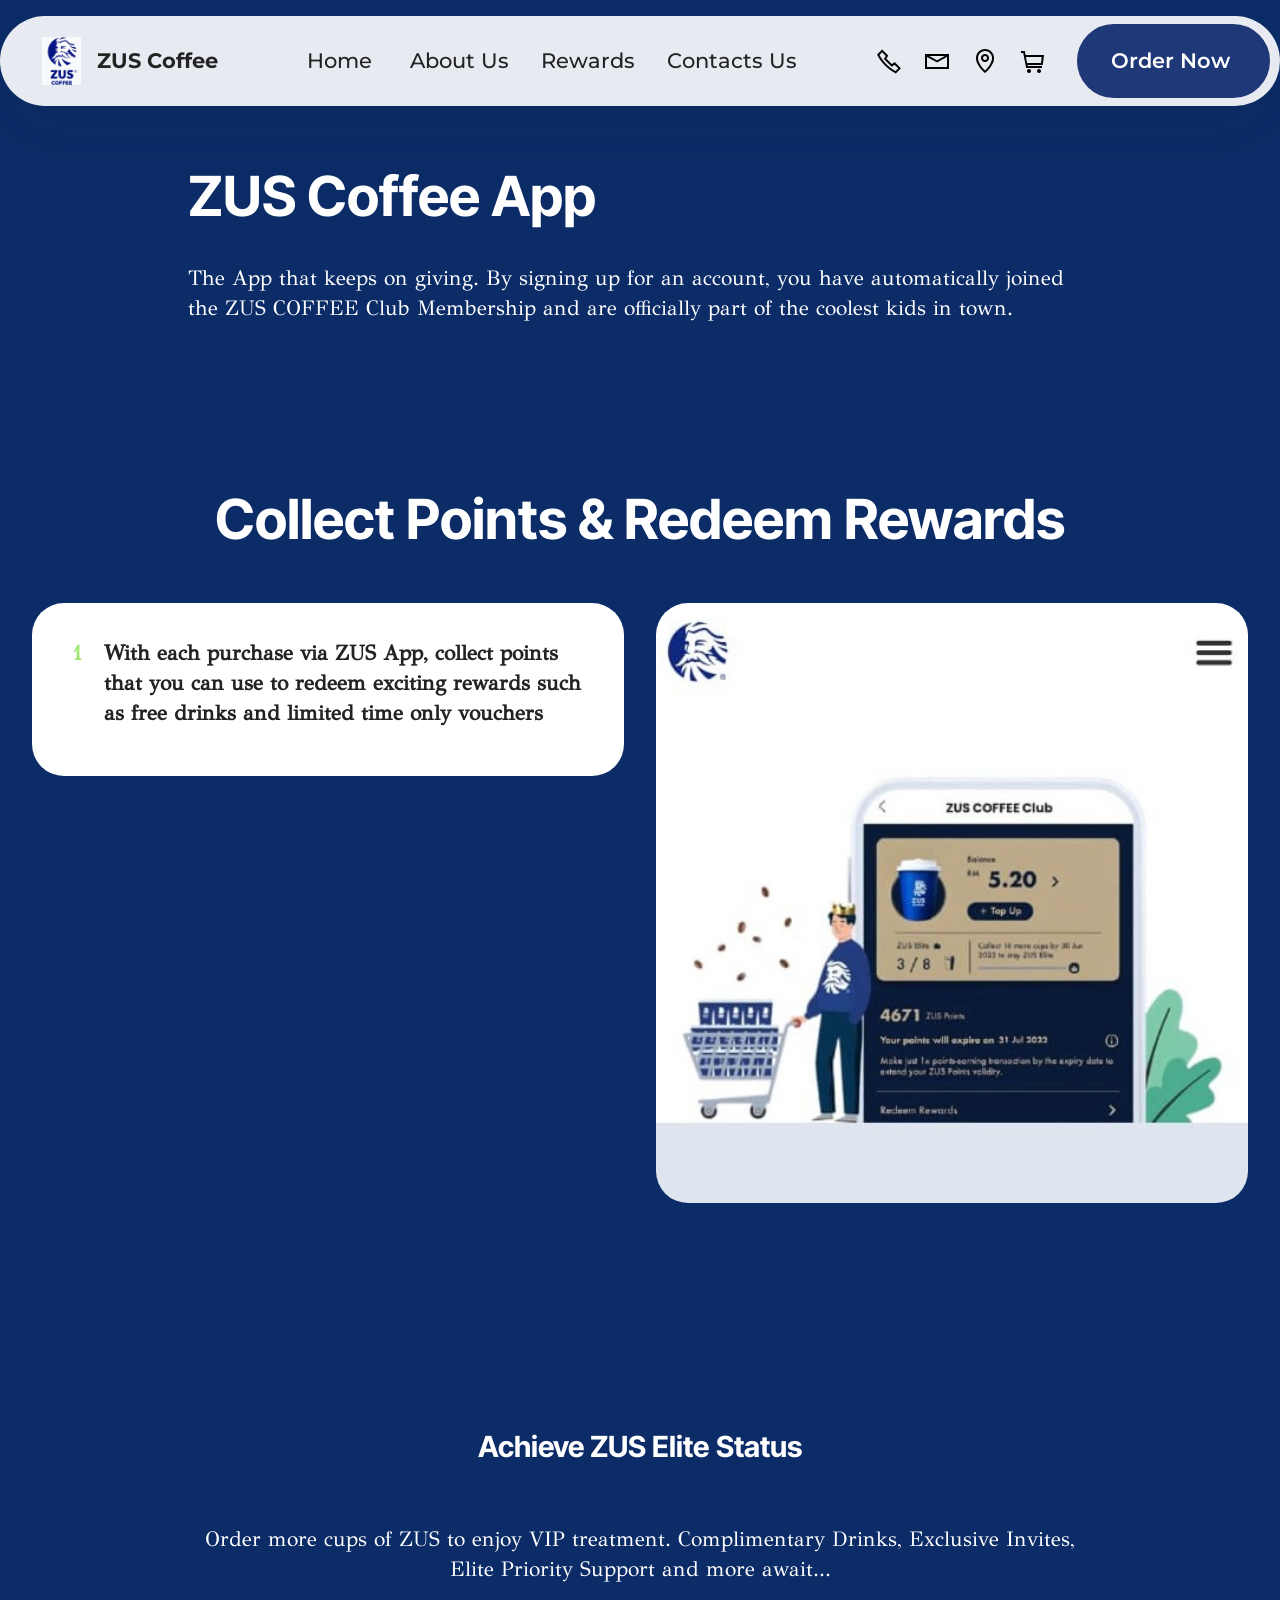
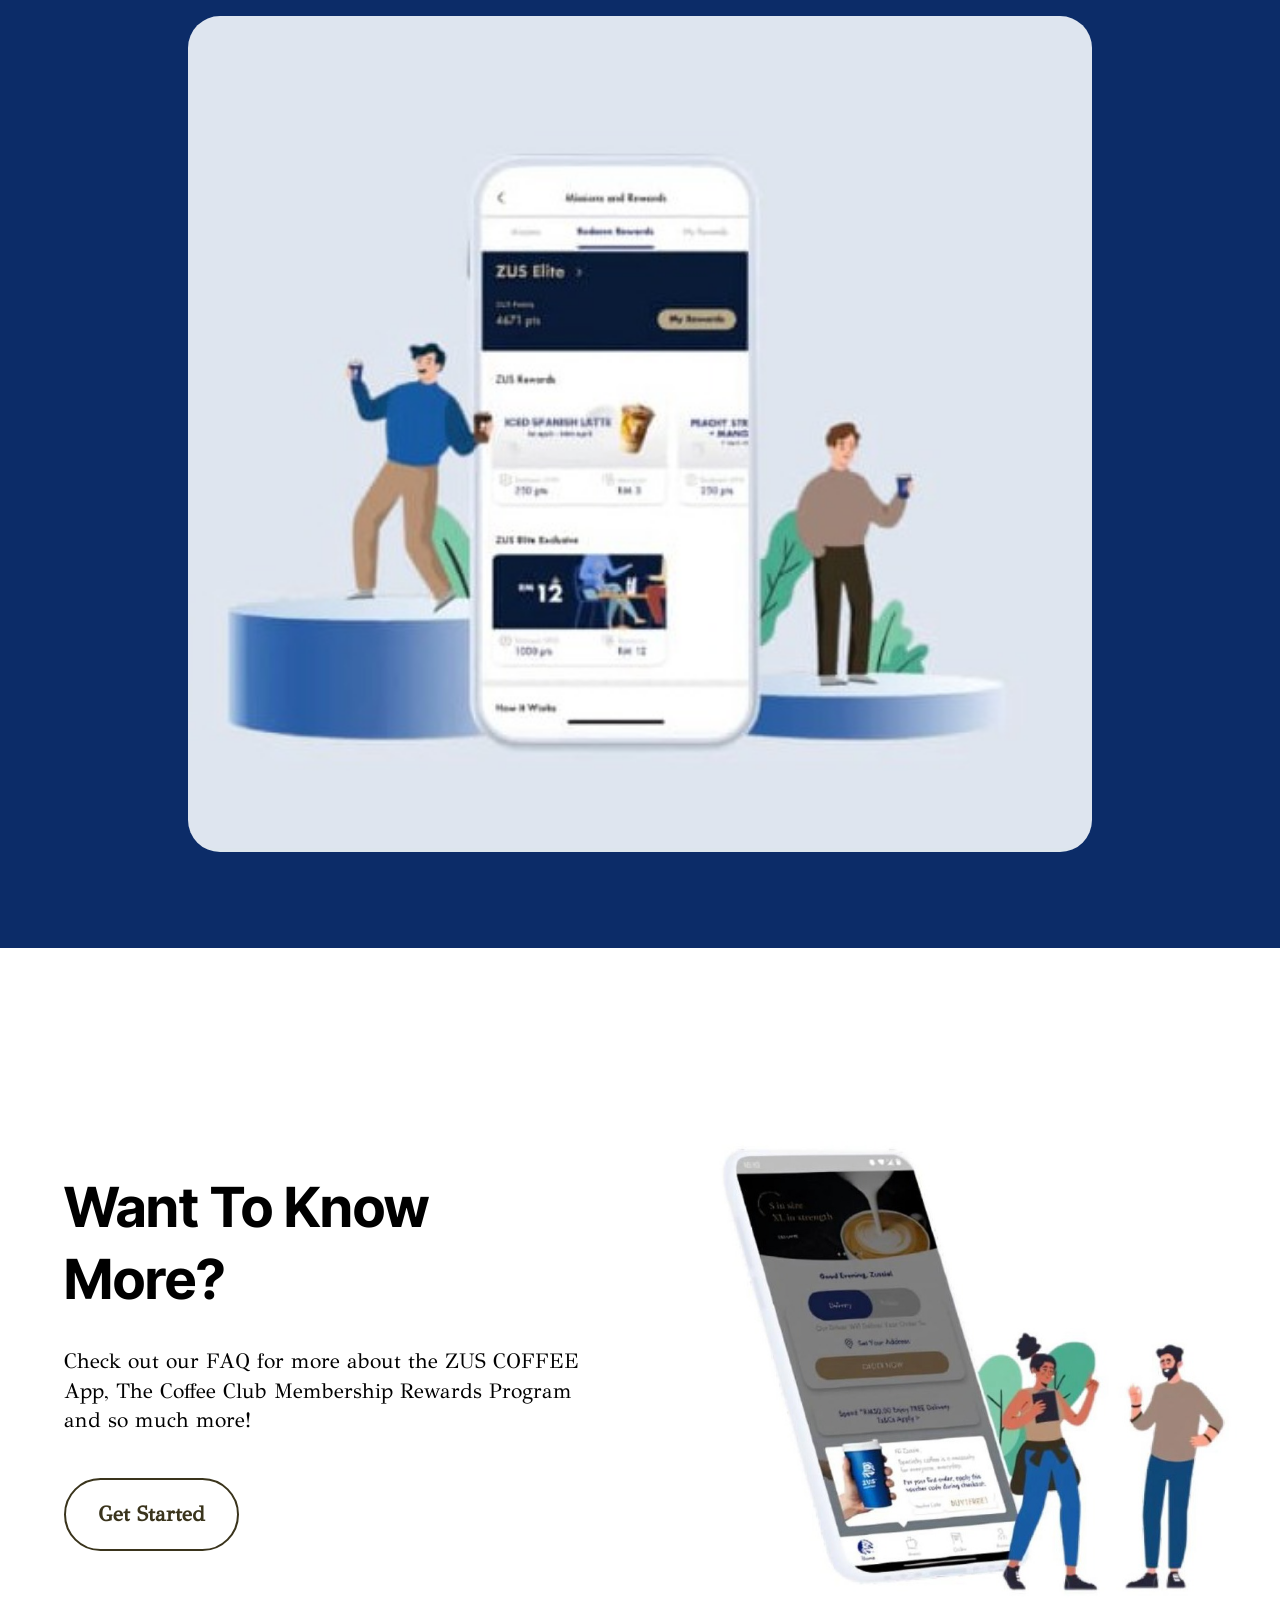
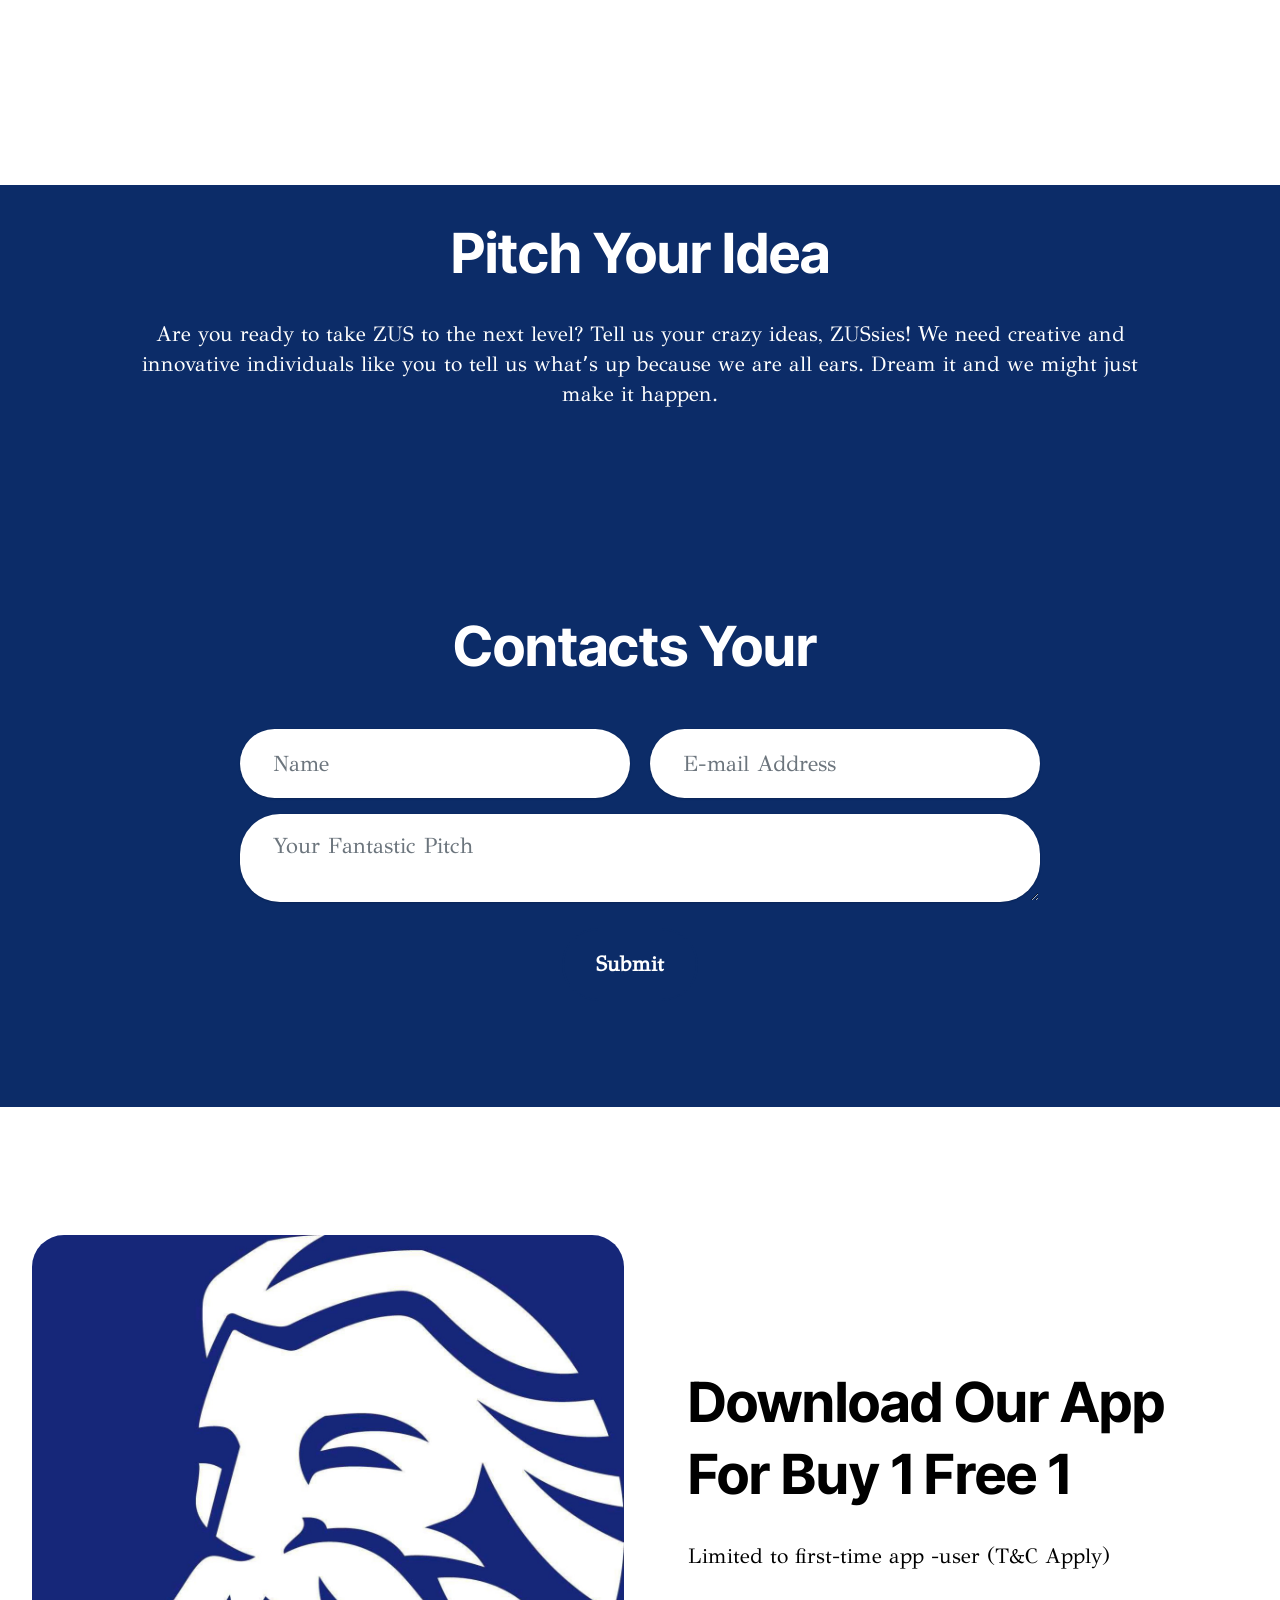
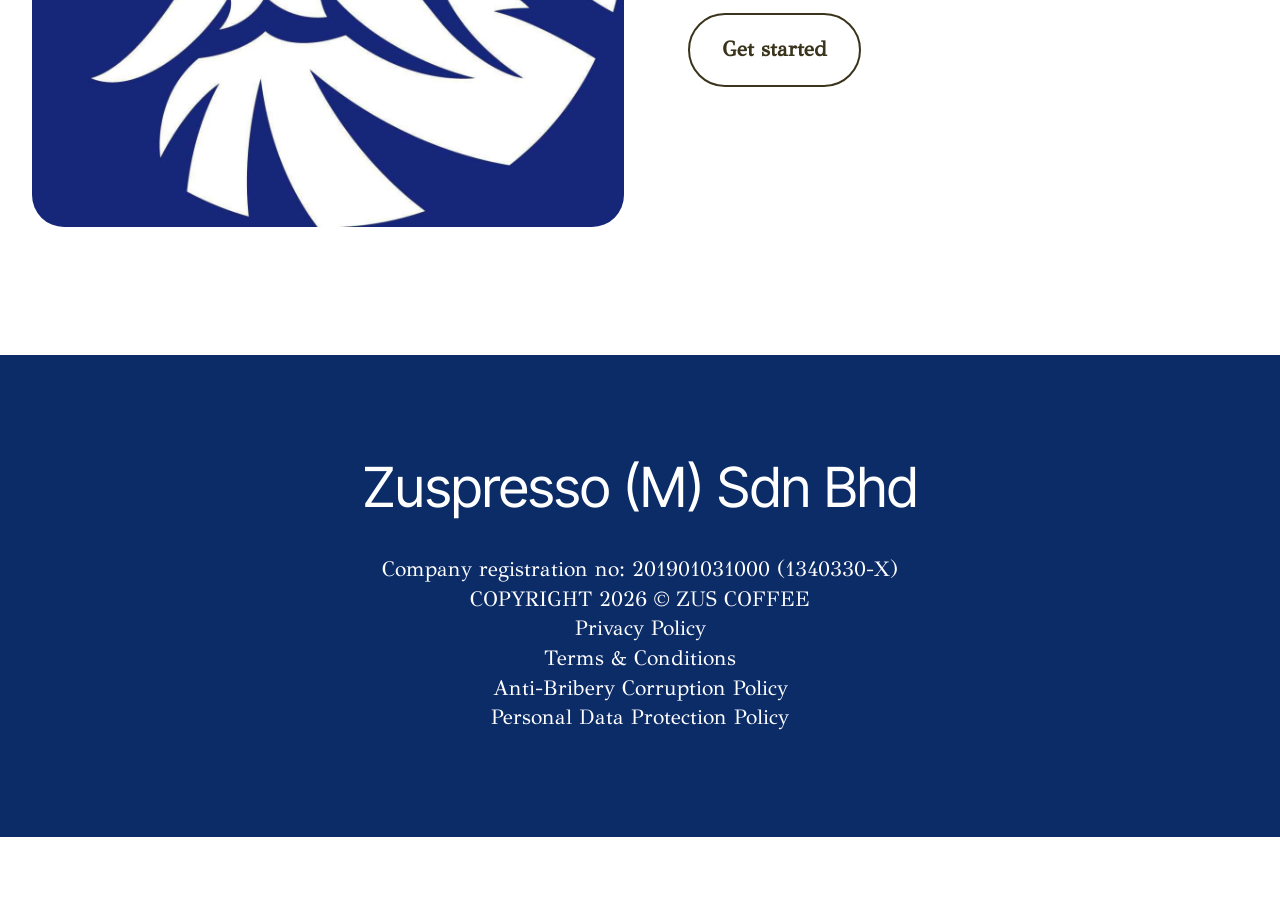
==== commit 3071a051: "create github pages" ====
--- a/html.html
+++ b/html.html
@@ -26,7 +26,7 @@
   <noscript><link rel="stylesheet" href="https://fonts.googleapis.com/css?family=GFS+Didot:400&display=swap"></noscript>
   <link rel="preload" href="https://fonts.googleapis.com/css?family=Montserrat:100,200,300,400,500,600,700,800,900,100i,200i,300i,400i,500i,600i,700i,800i,900i&display=swap" as="style" onload="this.onload=null;this.rel='stylesheet'">
   <noscript><link rel="stylesheet" href="https://fonts.googleapis.com/css?family=Montserrat:100,200,300,400,500,600,700,800,900,100i,200i,300i,400i,500i,600i,700i,800i,900i&display=swap"></noscript>
-  <link rel="preload" as="style" href="assets/mobirise/css/mbr-additional.css?v=yYxNJw"><link rel="stylesheet" href="assets/mobirise/css/mbr-additional.css?v=yYxNJw" type="text/css">
+  <link rel="preload" as="style" href="assets/mobirise/css/mbr-additional.css?v=gLYsRO"><link rel="stylesheet" href="assets/mobirise/css/mbr-additional.css?v=gLYsRO" type="text/css">
 
   
   
@@ -201,7 +201,7 @@
         </div>
         <div class="row justify-content-center">
             <div class="col-lg-8 mx-auto mbr-form" data-form-type="formoid">
-                <form action="https://mobirise.eu/" method="POST" class="mbr-form form-with-styler" data-form-title="Form Name"><input type="hidden" name="email" data-form-email="true" value="rYqQNUazbFPzs1XgnPZScTeBtaXNLLzGwmuMyWOOEo74ntevJZTbR1QmBdw6n1TUqBlR4i5ddQfjBynAnM/MSjNsCOdoOk3VdiNjkUS+epZojSFg4y1z8sQapUYXtDC7">
+                <form action="https://mobirise.eu/" method="POST" class="mbr-form form-with-styler" data-form-title="Form Name"><input type="hidden" name="email" data-form-email="true" value="H+7pnybo7SJmb1PkaHuMdn52zsRmNA+3jFj/vAdHJuUlPV5E8L6I6JoKQKcufJprtITMiEheAfCCfwXwPWc0ZTgNZJy/Jafl/FBbyNTSef5DSHgdflK+x8IlflcxAvPf">
                     <div class="row">
                         <div hidden="hidden" data-form-alert="" class="alert alert-success col-12">Thanks for filling out the form!</div>
                         <div hidden="hidden" data-form-alert-danger="" class="alert alert-danger col-12">
@@ -263,7 +263,7 @@
             </div>
         </div>
     </div>
-</section><section class="display-7" style="padding: 0;align-items: center;justify-content: center;flex-wrap: wrap;    align-content: center;display: flex;position: relative;height: 4rem;"><a href="https://mobiri.se/4654936" style="flex: 1 1;height: 4rem;position: absolute;width: 100%;z-index: 1;"><img alt="" style="height: 4rem;" src="[data-uri]"></a><p style="margin: 0;text-align: center;" class="display-7">&#8204;</p><a style="z-index:1" href="https://mobirise.com/builder/no-code-website-builder.html">No Code Website Builder</a></section><script src="assets/bootstrap/js/bootstrap.bundle.min.js"></script>  <script src="assets/smoothscroll/smooth-scroll.js"></script>  <script src="assets/ytplayer/index.js"></script>  <script src="assets/dropdown/js/navbar-dropdown.js"></script>  <script src="assets/theme/js/script.js"></script>  <script src="assets/formoid/formoid.min.js"></script>  
+</section><section class="display-7" style="padding: 0;align-items: center;justify-content: center;flex-wrap: wrap;    align-content: center;display: flex;position: relative;height: 4rem;"><a href="https://mobiri.se/4654936" style="flex: 1 1;height: 4rem;position: absolute;width: 100%;z-index: 1;"><img alt="" style="height: 4rem;" src="[data-uri]"></a><p style="margin: 0;text-align: center;" class="display-7">&#8204;</p><a style="z-index:1" href="https://mobirise.com/builder/ai-website-builder.html">Free AI Website Software</a></section><script src="assets/bootstrap/js/bootstrap.bundle.min.js"></script>  <script src="assets/smoothscroll/smooth-scroll.js"></script>  <script src="assets/ytplayer/index.js"></script>  <script src="assets/dropdown/js/navbar-dropdown.js"></script>  <script src="assets/theme/js/script.js"></script>  <script src="assets/formoid/formoid.min.js"></script>  
   
   
   <input name="animation" type="hidden">
--- a/assets/mobirise/css/mbr-additional.css
+++ b/assets/mobirise/css/mbr-additional.css
@@ -156,7 +156,7 @@
   background-color: #086784 !important;
 }
 .bg-warning {
-  background-color: #086784 !important;
+  background-color: #1f3877 !important;
 }
 .bg-danger {
   background-color: #ffffff !important;
@@ -251,8 +251,8 @@
 }
 .btn-warning,
 .btn-warning:active {
-  background-color: #086784 !important;
-  border-color: #086784 !important;
+  background-color: #1f3877 !important;
+  border-color: #1f3877 !important;
   color: #ffffff !important;
   box-shadow: none;
 }
@@ -261,15 +261,15 @@
 .btn-warning.focus,
 .btn-warning.active {
   color: inherit;
-  background-color: #0b8db4 !important;
-  border-color: #0b8db4 !important;
+  background-color: #2a4b9f !important;
+  border-color: #2a4b9f !important;
   box-shadow: none;
 }
 .btn-warning.disabled,
 .btn-warning:disabled {
   color: #ffffff !important;
-  background-color: #0b8db4 !important;
-  border-color: #0b8db4 !important;
+  background-color: #2a4b9f !important;
+  border-color: #2a4b9f !important;
 }
 .btn-danger,
 .btn-danger:active {
@@ -424,23 +424,23 @@
 .btn-warning-outline,
 .btn-warning-outline:active {
   background-color: transparent !important;
-  border-color: #086784;
-  color: #086784;
+  border-color: #1f3877;
+  color: #1f3877;
 }
 .btn-warning-outline:hover,
 .btn-warning-outline:focus,
 .btn-warning-outline.focus,
 .btn-warning-outline.active {
-  color: #032732 !important;
+  color: #0d1832 !important;
   background-color: transparent !important;
-  border-color: #032732 !important;
+  border-color: #0d1832 !important;
   box-shadow: none !important;
 }
 .btn-warning-outline.disabled,
 .btn-warning-outline:disabled {
   color: #ffffff !important;
-  background-color: #086784 !important;
-  border-color: #086784 !important;
+  background-color: #1f3877 !important;
+  border-color: #1f3877 !important;
 }
 .btn-danger-outline,
 .btn-danger-outline:active {
@@ -518,7 +518,7 @@
   color: #086784 !important;
 }
 .text-warning {
-  color: #086784 !important;
+  color: #1f3877 !important;
 }
 .text-danger {
   color: #ffffff !important;
@@ -552,7 +552,7 @@
 a.text-warning:hover,
 a.text-warning:focus,
 a.text-warning.active {
-  color: #021c24 !important;
+  color: #0a1226 !important;
 }
 a.text-danger:hover,
 a.text-danger:focus,
@@ -590,7 +590,7 @@
   background-color: #086784;
 }
 .alert-warning {
-  background-color: #086784;
+  background-color: #1f3877;
 }
 .alert-danger {
   background-color: #ffffff;
@@ -630,7 +630,7 @@
 }
 .mbr-plan-header.bg-warning .mbr-plan-subtitle,
 .mbr-plan-header.bg-warning .mbr-plan-price-desc {
-  color: #1abff1;
+  color: #476dcf;
 }
 .mbr-plan-header.bg-danger .mbr-plan-subtitle,
 .mbr-plan-header.bg-danger .mbr-plan-price-desc {
--- a/assets/mobirise/css/mbr-additional.css
+++ b/assets/mobirise/css/mbr-additional.css
@@ -156,7 +156,7 @@
   background-color: #086784 !important;
 }
 .bg-warning {
-  background-color: #086784 !important;
+  background-color: #1f3877 !important;
 }
 .bg-danger {
   background-color: #ffffff !important;
@@ -251,8 +251,8 @@
 }
 .btn-warning,
 .btn-warning:active {
-  background-color: #086784 !important;
-  border-color: #086784 !important;
+  background-color: #1f3877 !important;
+  border-color: #1f3877 !important;
   color: #ffffff !important;
   box-shadow: none;
 }
@@ -261,15 +261,15 @@
 .btn-warning.focus,
 .btn-warning.active {
   color: inherit;
-  background-color: #0b8db4 !important;
-  border-color: #0b8db4 !important;
+  background-color: #2a4b9f !important;
+  border-color: #2a4b9f !important;
   box-shadow: none;
 }
 .btn-warning.disabled,
 .btn-warning:disabled {
   color: #ffffff !important;
-  background-color: #0b8db4 !important;
-  border-color: #0b8db4 !important;
+  background-color: #2a4b9f !important;
+  border-color: #2a4b9f !important;
 }
 .btn-danger,
 .btn-danger:active {
@@ -424,23 +424,23 @@
 .btn-warning-outline,
 .btn-warning-outline:active {
   background-color: transparent !important;
-  border-color: #086784;
-  color: #086784;
+  border-color: #1f3877;
+  color: #1f3877;
 }
 .btn-warning-outline:hover,
 .btn-warning-outline:focus,
 .btn-warning-outline.focus,
 .btn-warning-outline.active {
-  color: #032732 !important;
+  color: #0d1832 !important;
   background-color: transparent !important;
-  border-color: #032732 !important;
+  border-color: #0d1832 !important;
   box-shadow: none !important;
 }
 .btn-warning-outline.disabled,
 .btn-warning-outline:disabled {
   color: #ffffff !important;
-  background-color: #086784 !important;
-  border-color: #086784 !important;
+  background-color: #1f3877 !important;
+  border-color: #1f3877 !important;
 }
 .btn-danger-outline,
 .btn-danger-outline:active {
@@ -518,7 +518,7 @@
   color: #086784 !important;
 }
 .text-warning {
-  color: #086784 !important;
+  color: #1f3877 !important;
 }
 .text-danger {
   color: #ffffff !important;
@@ -552,7 +552,7 @@
 a.text-warning:hover,
 a.text-warning:focus,
 a.text-warning.active {
-  color: #021c24 !important;
+  color: #0a1226 !important;
 }
 a.text-danger:hover,
 a.text-danger:focus,
@@ -590,7 +590,7 @@
   background-color: #086784;
 }
 .alert-warning {
-  background-color: #086784;
+  background-color: #1f3877;
 }
 .alert-danger {
   background-color: #ffffff;
@@ -630,7 +630,7 @@
 }
 .mbr-plan-header.bg-warning .mbr-plan-subtitle,
 .mbr-plan-header.bg-warning .mbr-plan-price-desc {
-  color: #1abff1;
+  color: #476dcf;
 }
 .mbr-plan-header.bg-danger .mbr-plan-subtitle,
 .mbr-plan-header.bg-danger .mbr-plan-price-desc {
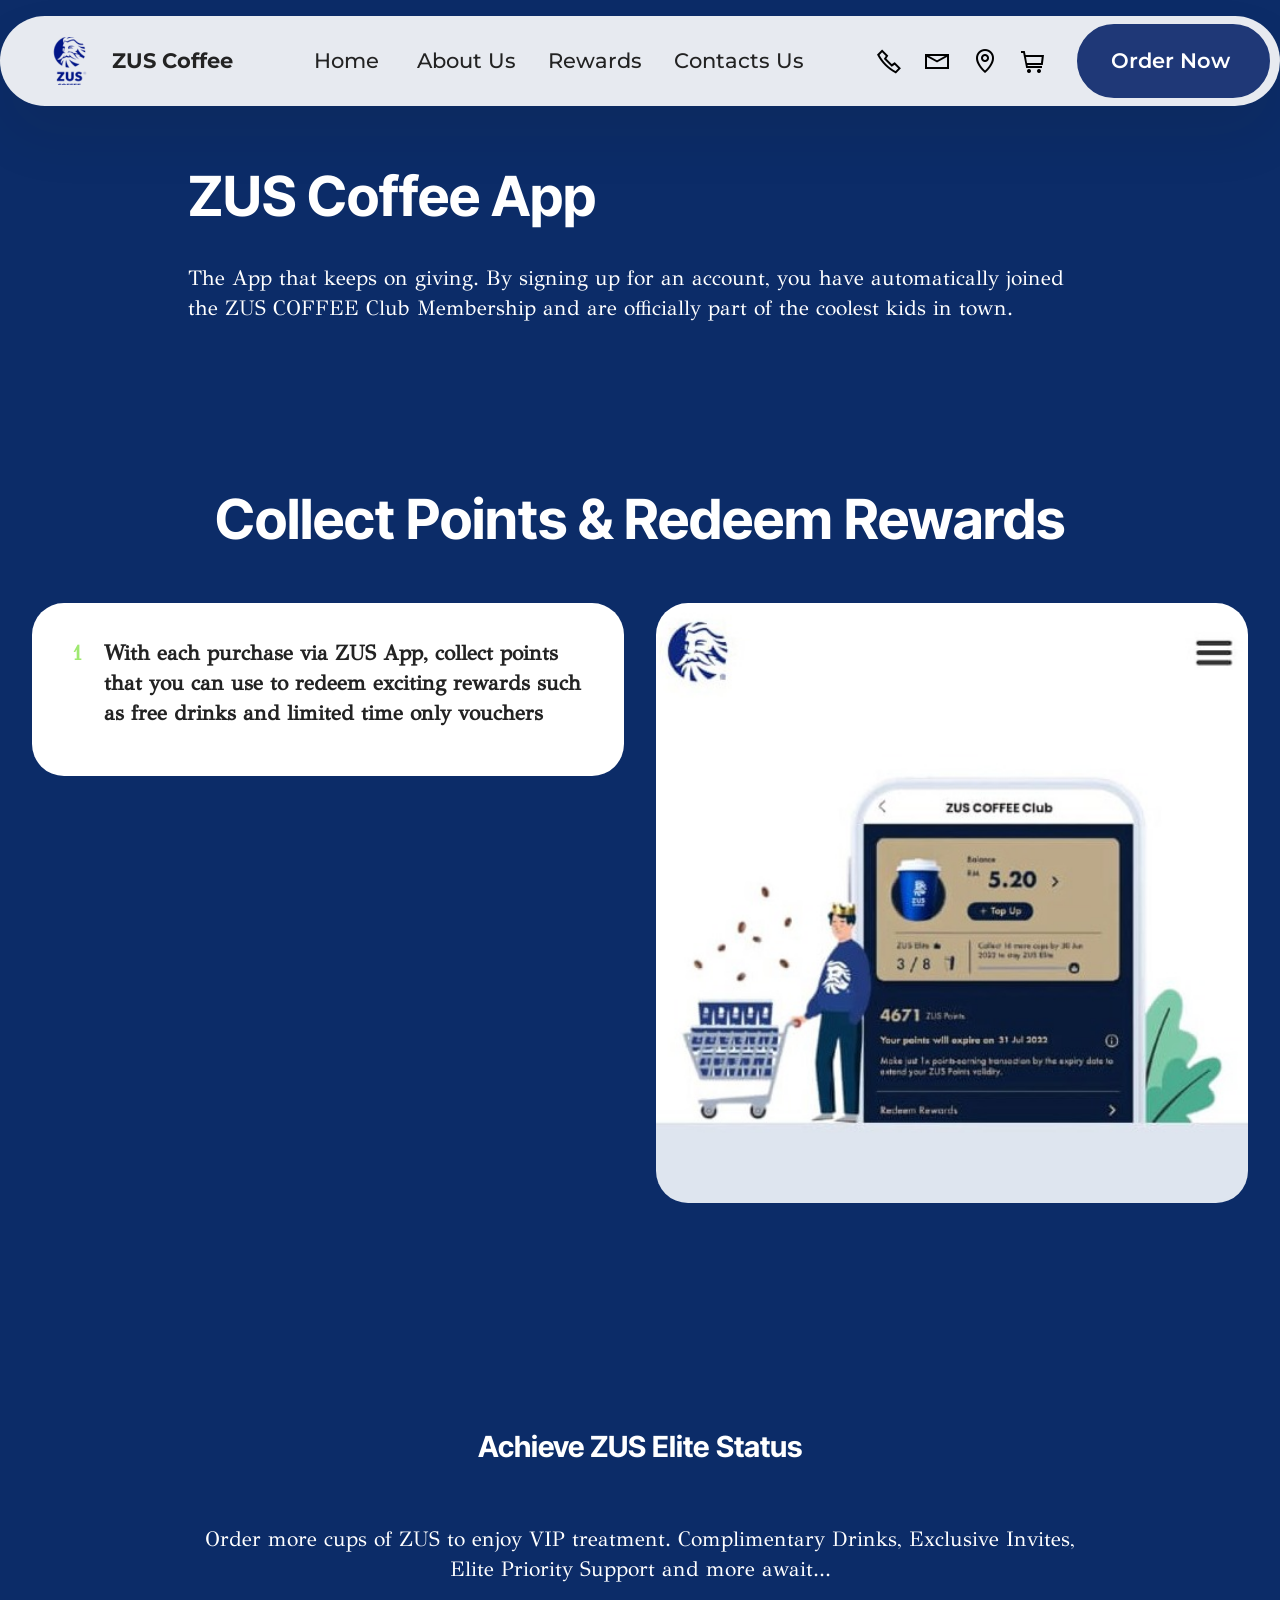
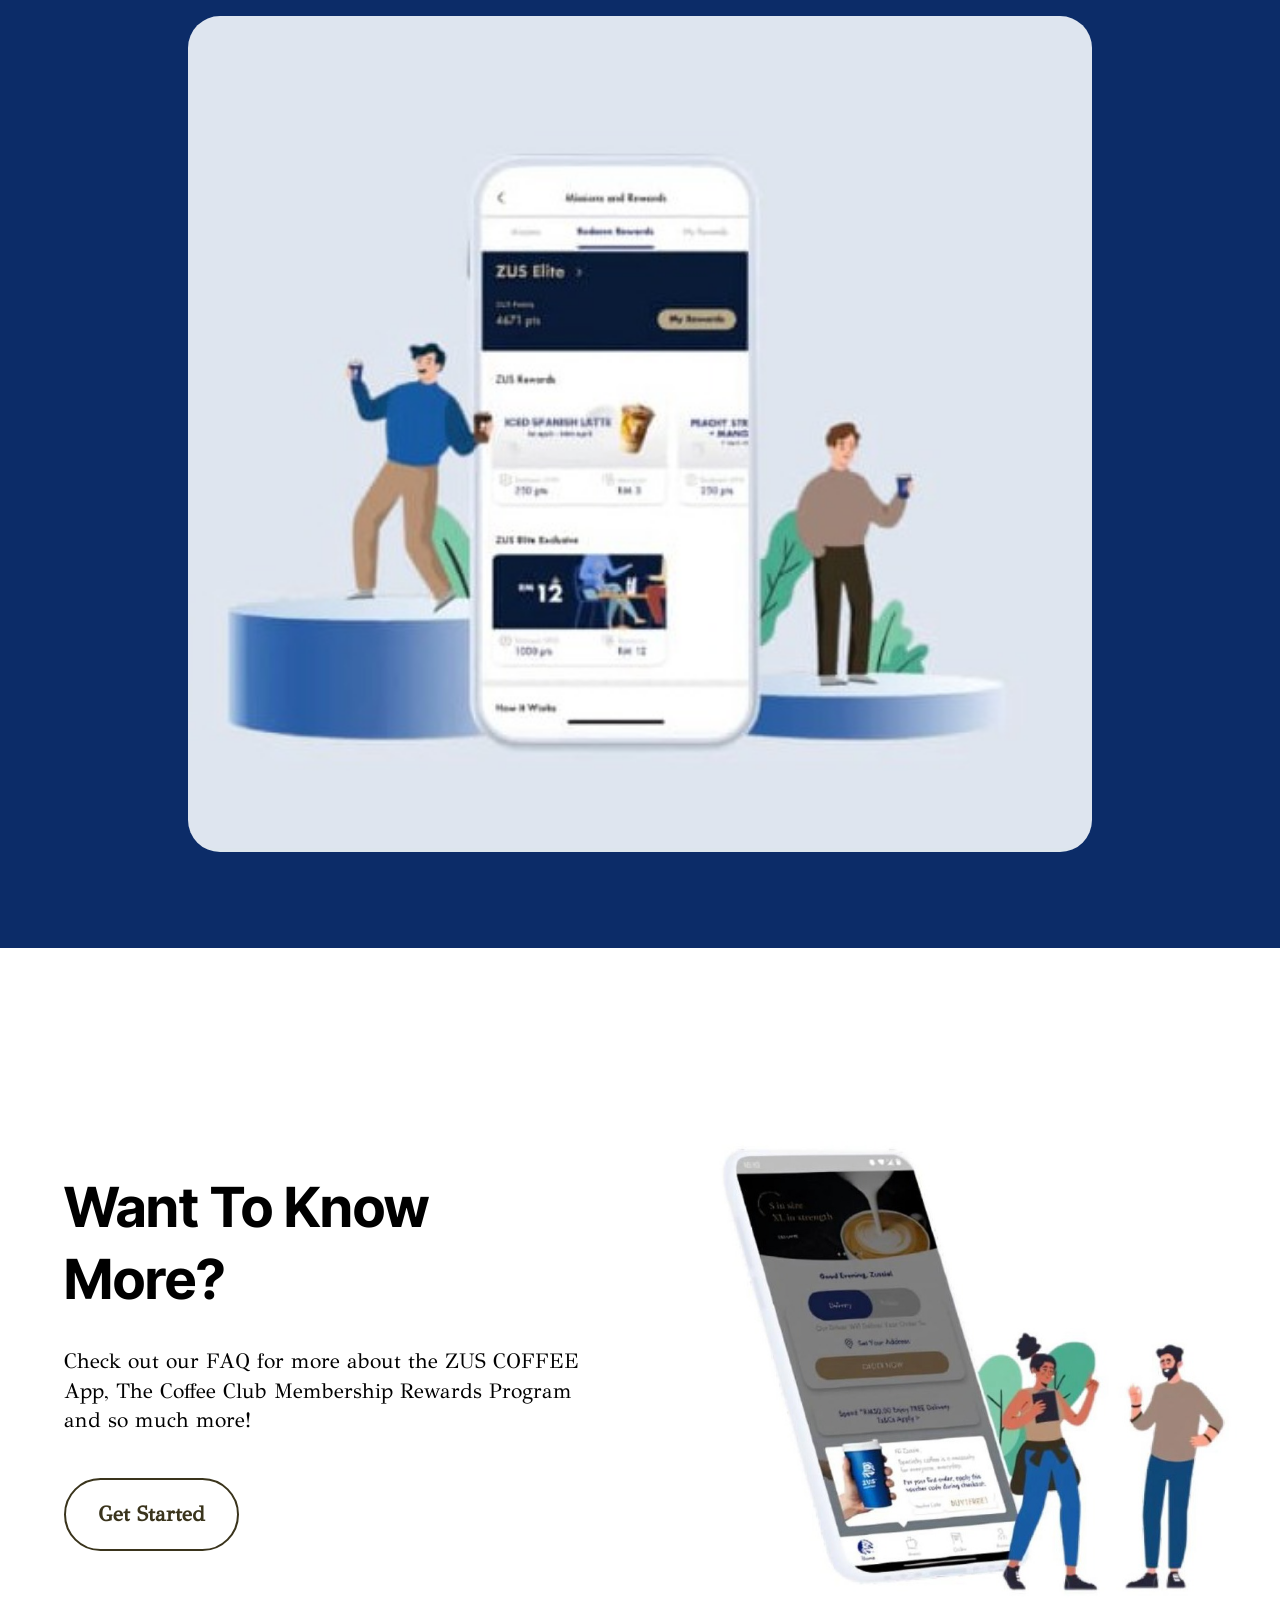
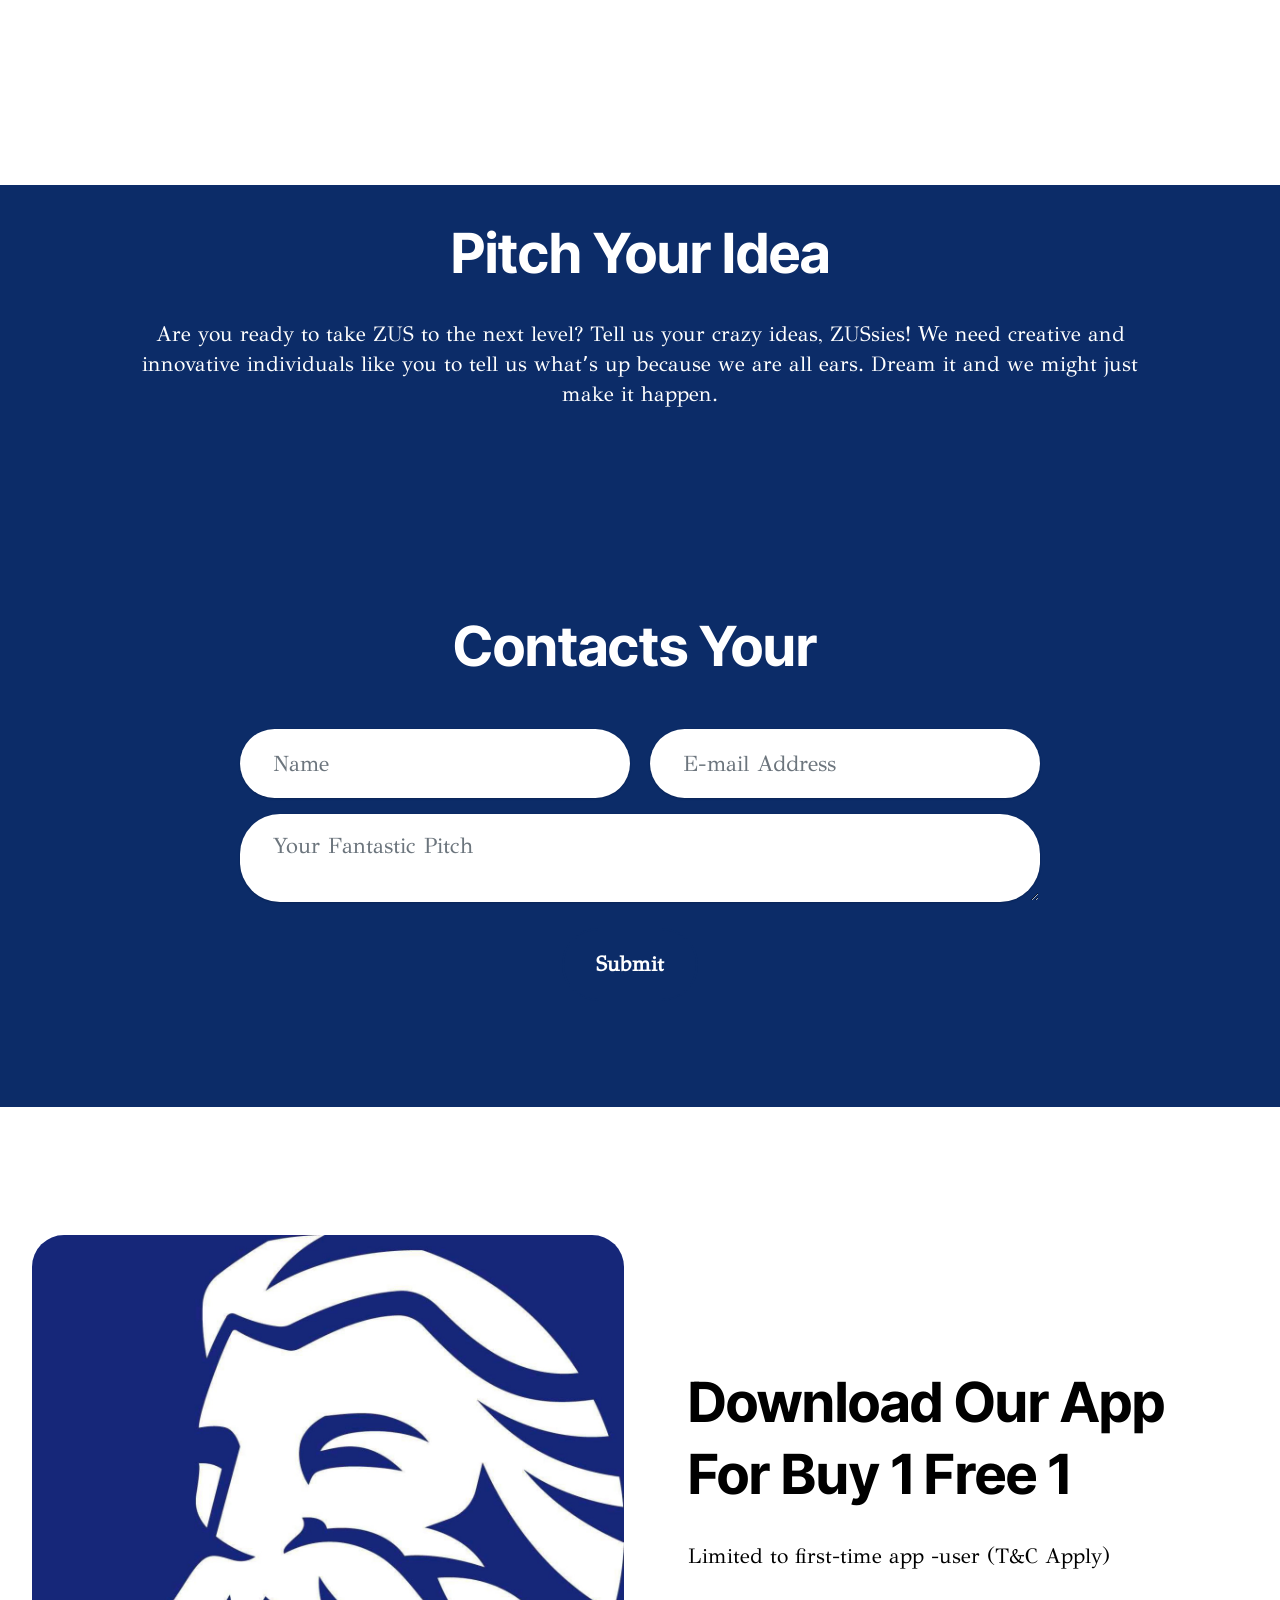
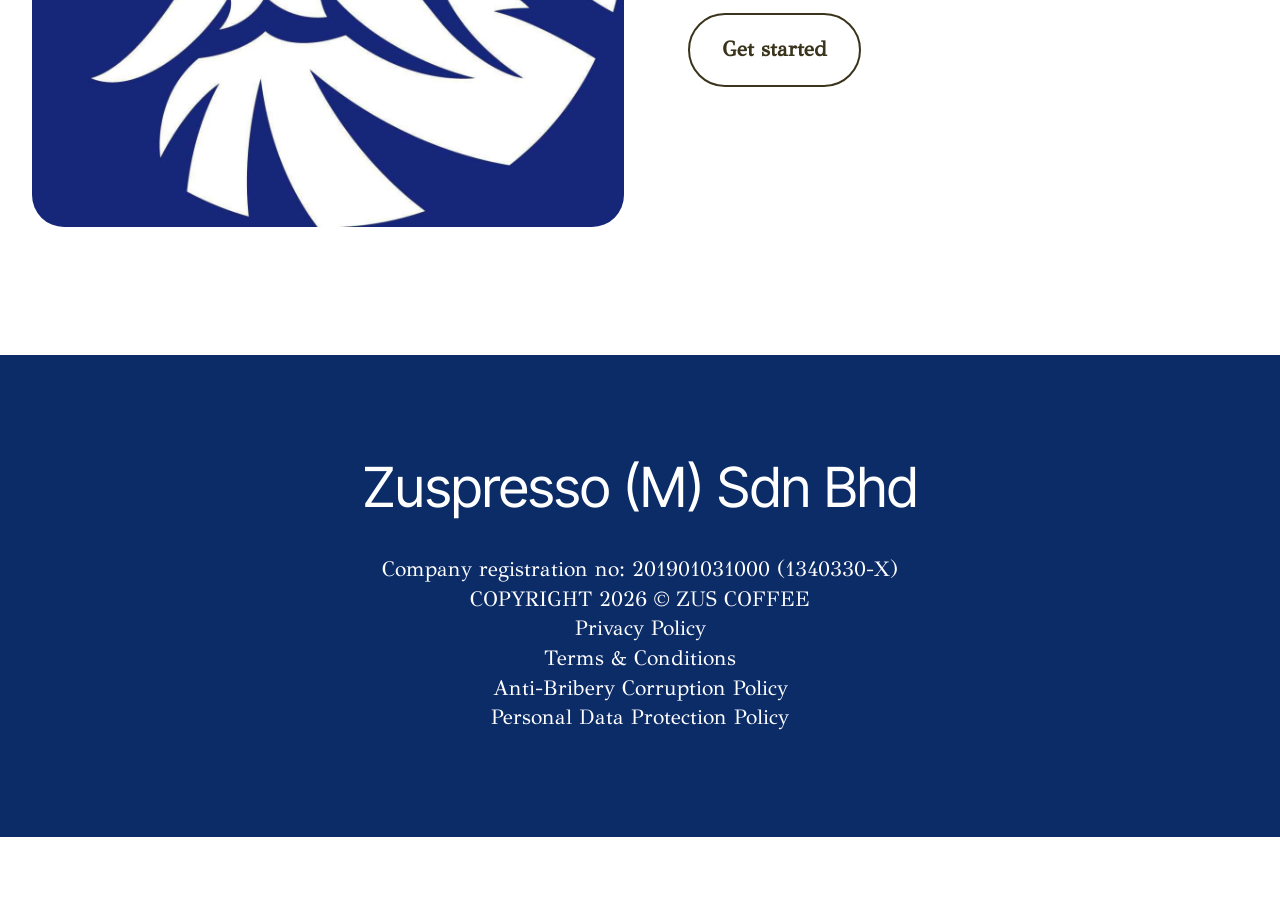
==== commit 1e4fab6c: "create github pages" ====
--- a/html.html
+++ b/html.html
@@ -10,7 +10,7 @@
   <meta property="og:image" content="assets/images/html-meta.png">
   <meta name="twitter:title" content="ZUS Coffee | Rewards">
   <meta name="viewport" content="width=device-width, initial-scale=1, minimum-scale=1">
-  <link rel="shortcut icon" href="assets/images/e688aae5b18f2026-04-0620e4b88ae58d8811.53.39-213x210.png" type="image/x-icon">
+  <link rel="shortcut icon" href="assets/images/e688aae5b18f2026-04-0620e4b88ae58d88115339-picsart-backgroundremover-97x95.png" type="image/x-icon">
   <meta name="description" content="">
   
   
@@ -26,7 +26,7 @@
   <noscript><link rel="stylesheet" href="https://fonts.googleapis.com/css?family=GFS+Didot:400&display=swap"></noscript>
   <link rel="preload" href="https://fonts.googleapis.com/css?family=Montserrat:100,200,300,400,500,600,700,800,900,100i,200i,300i,400i,500i,600i,700i,800i,900i&display=swap" as="style" onload="this.onload=null;this.rel='stylesheet'">
   <noscript><link rel="stylesheet" href="https://fonts.googleapis.com/css?family=Montserrat:100,200,300,400,500,600,700,800,900,100i,200i,300i,400i,500i,600i,700i,800i,900i&display=swap"></noscript>
-  <link rel="preload" as="style" href="assets/mobirise/css/mbr-additional.css?v=gLYsRO"><link rel="stylesheet" href="assets/mobirise/css/mbr-additional.css?v=gLYsRO" type="text/css">
+  <link rel="preload" as="style" href="assets/mobirise/css/mbr-additional.css?v=9XfArz"><link rel="stylesheet" href="assets/mobirise/css/mbr-additional.css?v=9XfArz" type="text/css">
 
   
   
@@ -42,7 +42,7 @@
 			<div class="navbar-brand">
 				<span class="navbar-logo">
 					<a href="https://mobirise.com">
-						<img src="assets/images/e688aae5b18f2026-04-0620e4b88ae58d8811.53.39-213x210.png" alt="Mobirise Website Builder" style="height: 3rem;">
+						<img src="assets/images/e688aae5b18f2026-04-0620e4b88ae58d88115339-picsart-backgroundremover-97x95.png" alt="Mobirise Website Builder" style="height: 3rem;">
 					</a>
 				</span>
 				<span class="navbar-caption-wrap"><a class="navbar-caption text-black text-primary display-4" href="index.html">ZUS Coffee</a></span>
@@ -201,7 +201,7 @@
         </div>
         <div class="row justify-content-center">
             <div class="col-lg-8 mx-auto mbr-form" data-form-type="formoid">
-                <form action="https://mobirise.eu/" method="POST" class="mbr-form form-with-styler" data-form-title="Form Name"><input type="hidden" name="email" data-form-email="true" value="H+7pnybo7SJmb1PkaHuMdn52zsRmNA+3jFj/vAdHJuUlPV5E8L6I6JoKQKcufJprtITMiEheAfCCfwXwPWc0ZTgNZJy/Jafl/FBbyNTSef5DSHgdflK+x8IlflcxAvPf">
+                <form action="https://mobirise.eu/" method="POST" class="mbr-form form-with-styler" data-form-title="Form Name"><input type="hidden" name="email" data-form-email="true" value="byR5j96nHIpGY+CfhJ38ktuk2ss+xzCynf8BV5PNV1clB18pt0uesEzCCaiZNp9xzs78xUOYhJW+LqxdTibHEjGBv5MSf6YUHIkKyW7E/Wyj2/7gtWdpbzXVcFTh/qm+">
                     <div class="row">
                         <div hidden="hidden" data-form-alert="" class="alert alert-success col-12">Thanks for filling out the form!</div>
                         <div hidden="hidden" data-form-alert-danger="" class="alert alert-danger col-12">
@@ -263,7 +263,7 @@
             </div>
         </div>
     </div>
-</section><section class="display-7" style="padding: 0;align-items: center;justify-content: center;flex-wrap: wrap;    align-content: center;display: flex;position: relative;height: 4rem;"><a href="https://mobiri.se/4654936" style="flex: 1 1;height: 4rem;position: absolute;width: 100%;z-index: 1;"><img alt="" style="height: 4rem;" src="[data-uri]"></a><p style="margin: 0;text-align: center;" class="display-7">&#8204;</p><a style="z-index:1" href="https://mobirise.com/builder/ai-website-builder.html">Free AI Website Software</a></section><script src="assets/bootstrap/js/bootstrap.bundle.min.js"></script>  <script src="assets/smoothscroll/smooth-scroll.js"></script>  <script src="assets/ytplayer/index.js"></script>  <script src="assets/dropdown/js/navbar-dropdown.js"></script>  <script src="assets/theme/js/script.js"></script>  <script src="assets/formoid/formoid.min.js"></script>  
+</section><section class="display-7" style="padding: 0;align-items: center;justify-content: center;flex-wrap: wrap;    align-content: center;display: flex;position: relative;height: 4rem;"><a href="https://mobiri.se/4654936" style="flex: 1 1;height: 4rem;position: absolute;width: 100%;z-index: 1;"><img alt="" style="height: 4rem;" src="[data-uri]"></a><p style="margin: 0;text-align: center;" class="display-7">&#8204;</p><a style="z-index:1" href="https://mobirise.com/builder/ai-website-builder.html">Free AI Website Builder</a></section><script src="assets/bootstrap/js/bootstrap.bundle.min.js"></script>  <script src="assets/smoothscroll/smooth-scroll.js"></script>  <script src="assets/ytplayer/index.js"></script>  <script src="assets/dropdown/js/navbar-dropdown.js"></script>  <script src="assets/theme/js/script.js"></script>  <script src="assets/formoid/formoid.min.js"></script>  
   
   
   <input name="animation" type="hidden">
--- a/assets/mobirise/css/mbr-additional.css
+++ b/assets/mobirise/css/mbr-additional.css
@@ -1476,8 +1476,8 @@
   color: #0c2c68;
 }
 .cid-vfZeNmjcC7 {
-  padding-top: 6rem;
-  padding-bottom: 6rem;
+  padding-top: 4rem;
+  padding-bottom: 5rem;
   background-color: #0c2c68;
 }
 .cid-vfZeNmjcC7 img,
--- a/assets/mobirise/css/mbr-additional.css
+++ b/assets/mobirise/css/mbr-additional.css
@@ -1476,8 +1476,8 @@
   color: #0c2c68;
 }
 .cid-vfZeNmjcC7 {
-  padding-top: 6rem;
-  padding-bottom: 6rem;
+  padding-top: 4rem;
+  padding-bottom: 5rem;
   background-color: #0c2c68;
 }
 .cid-vfZeNmjcC7 img,
